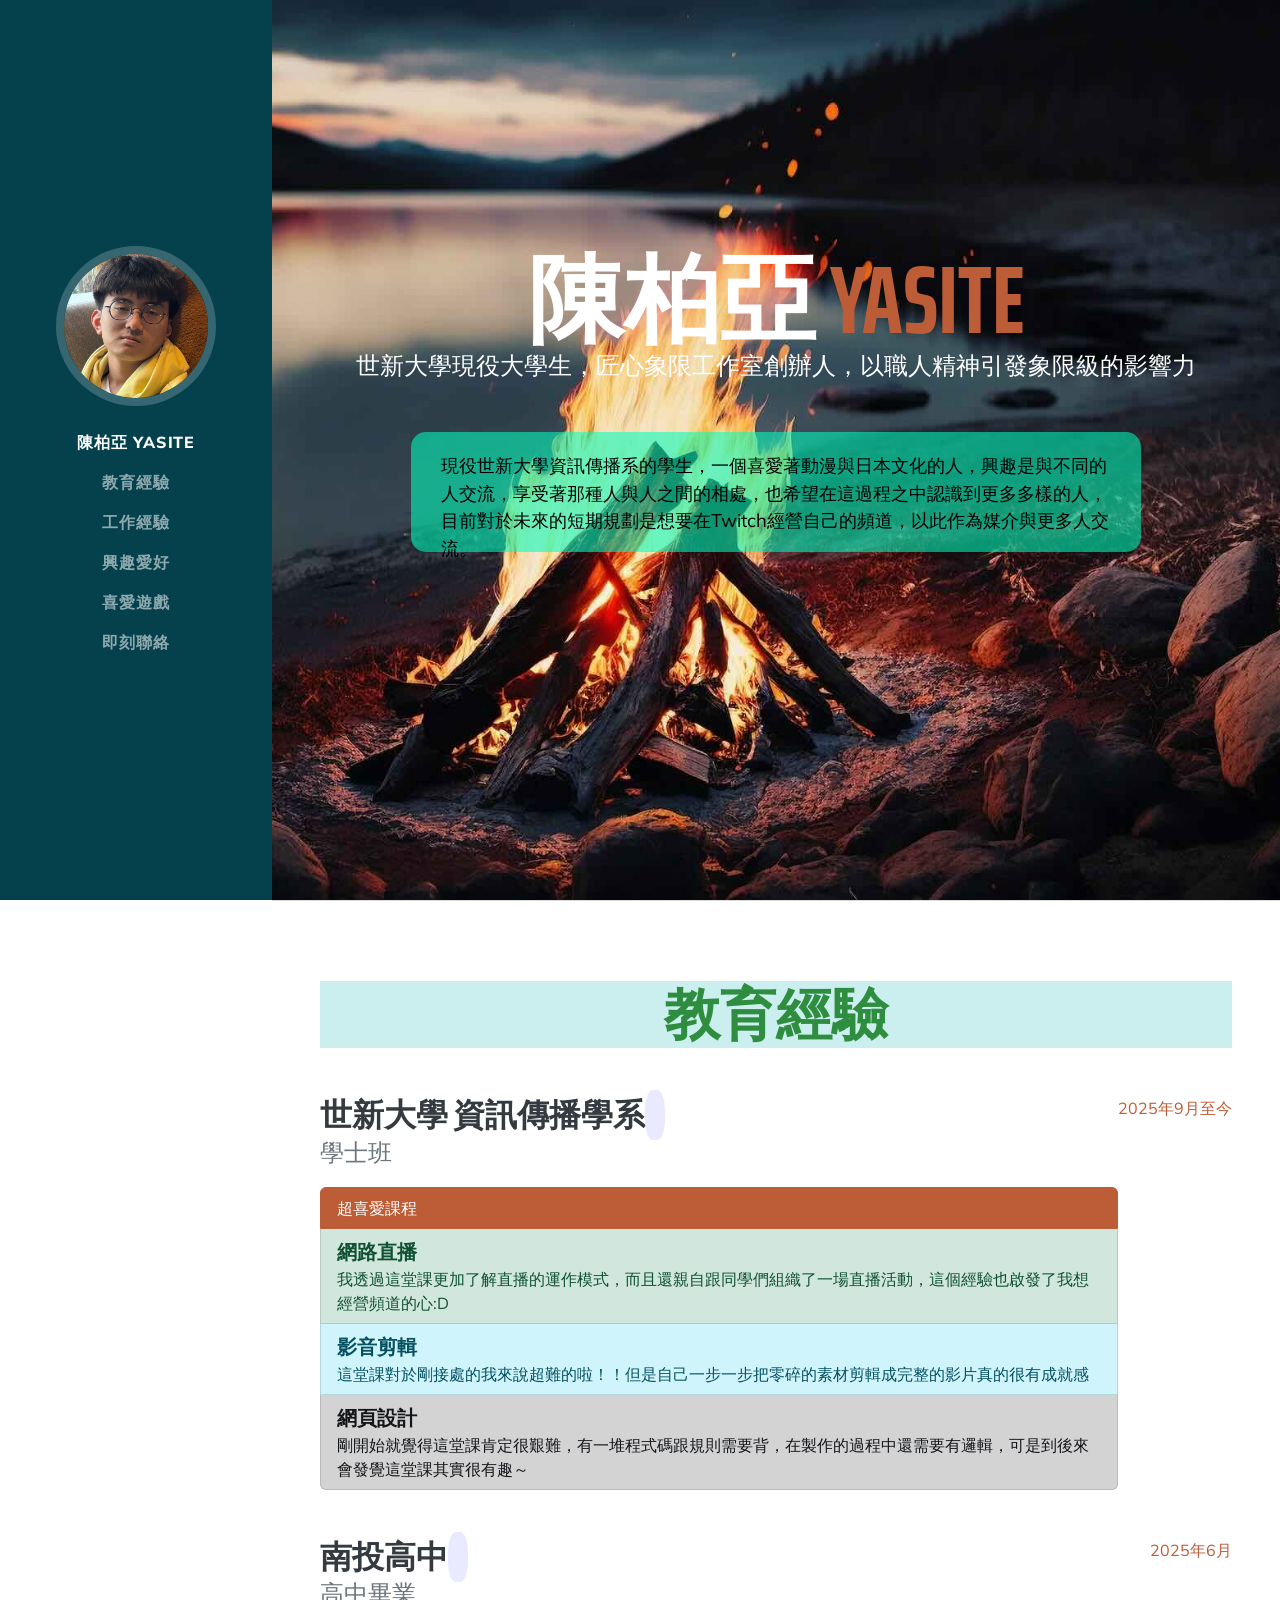
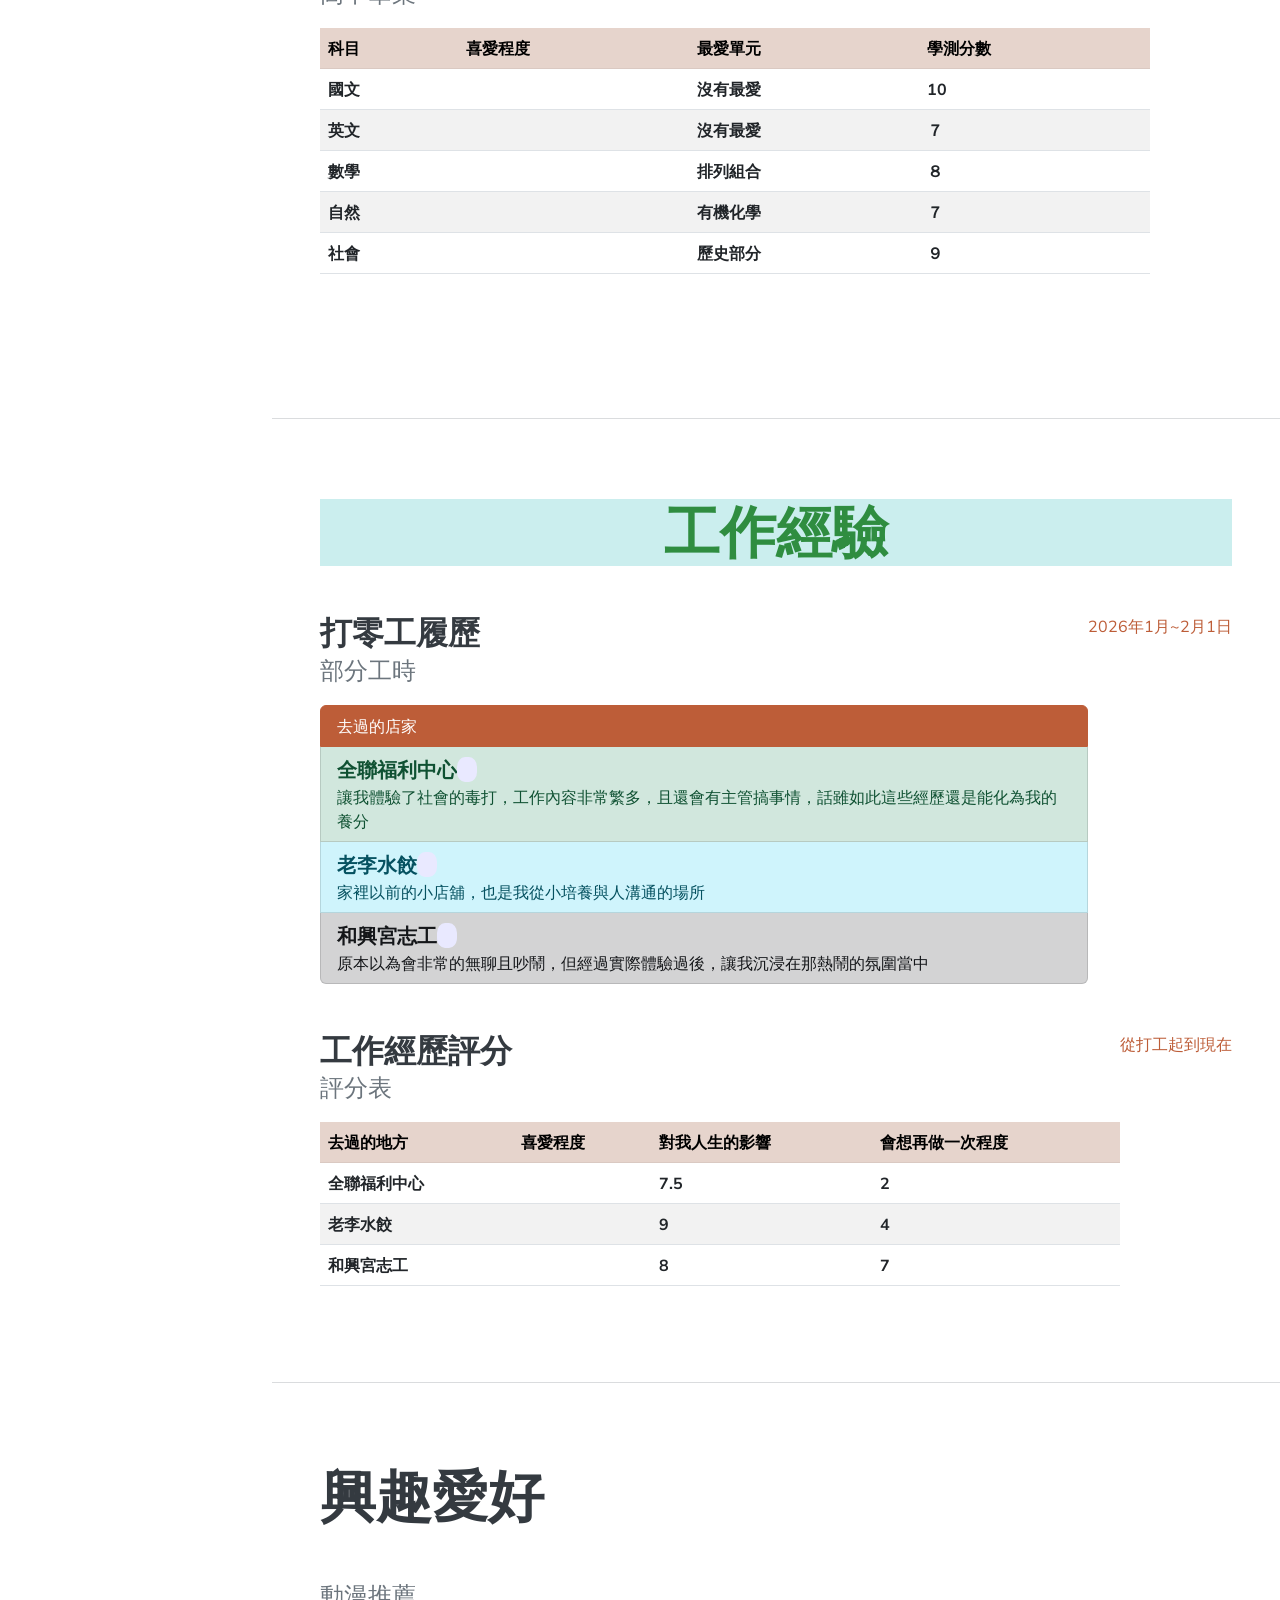
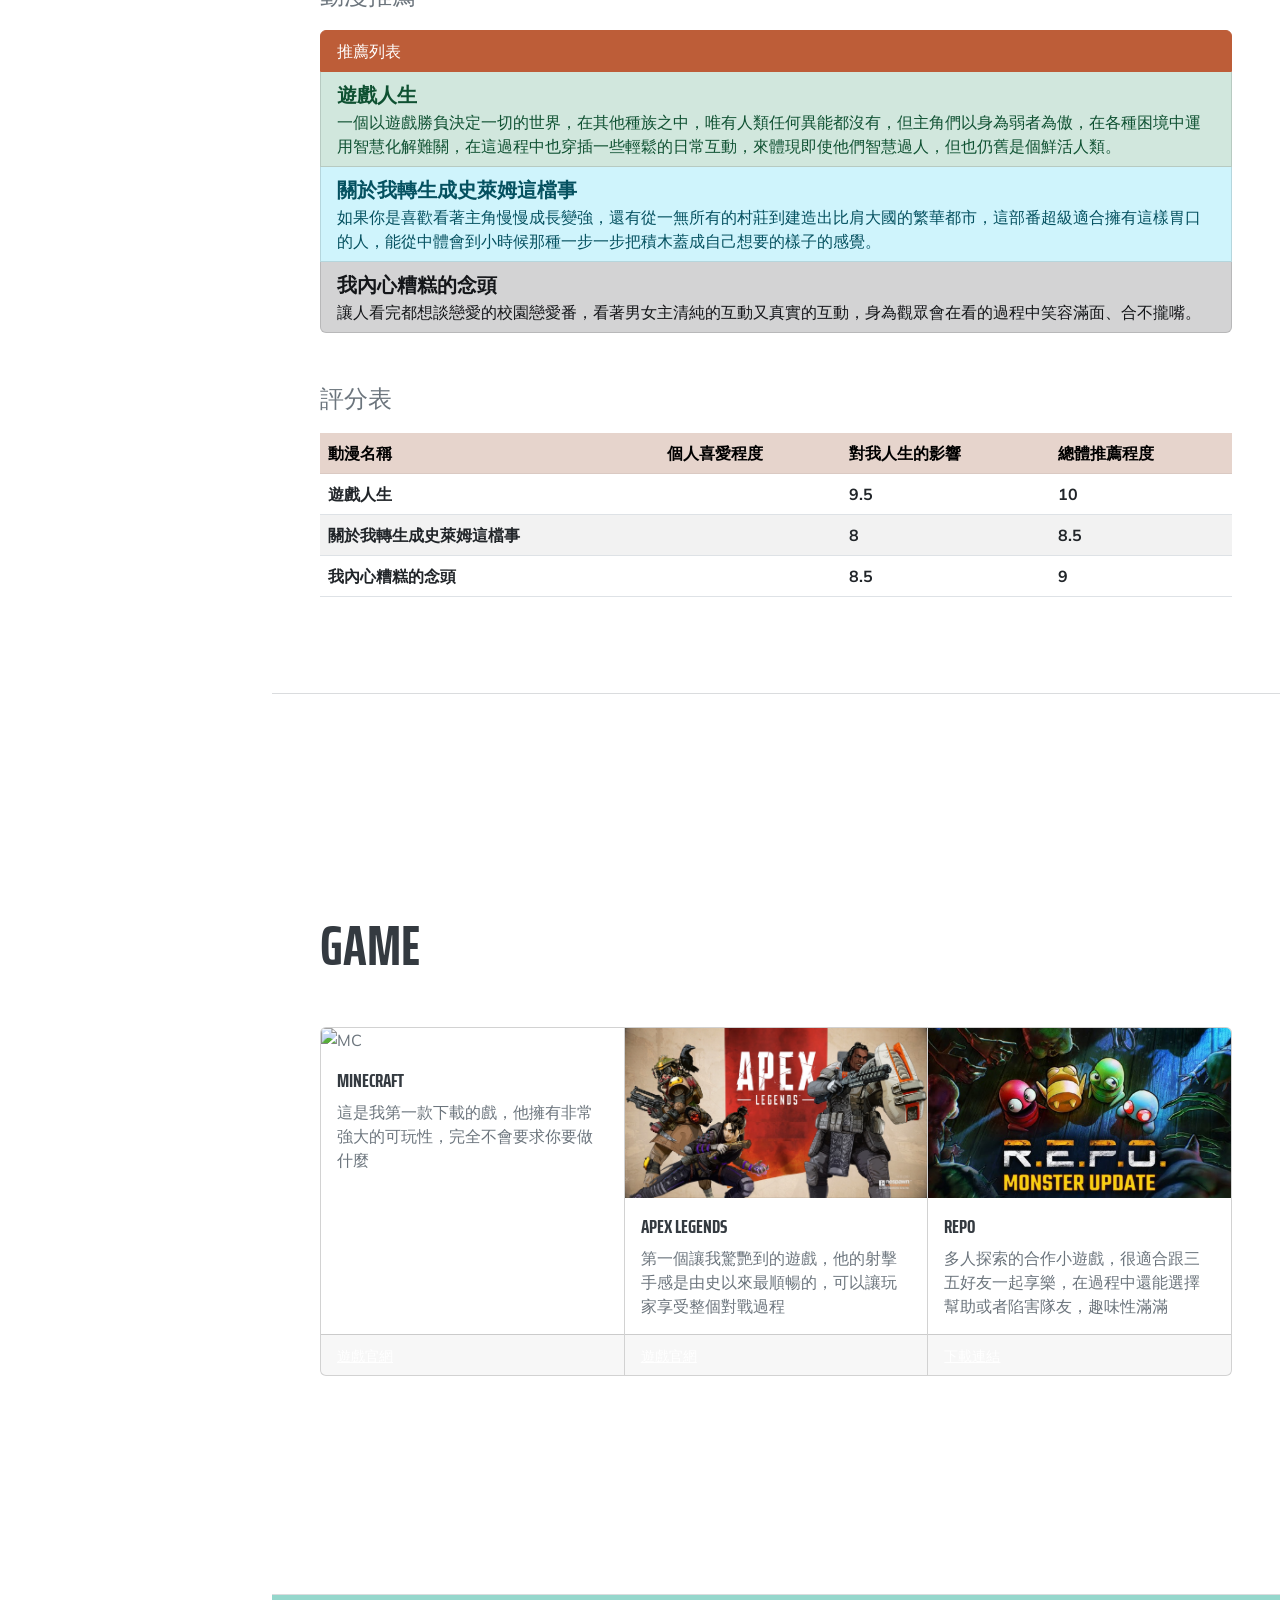
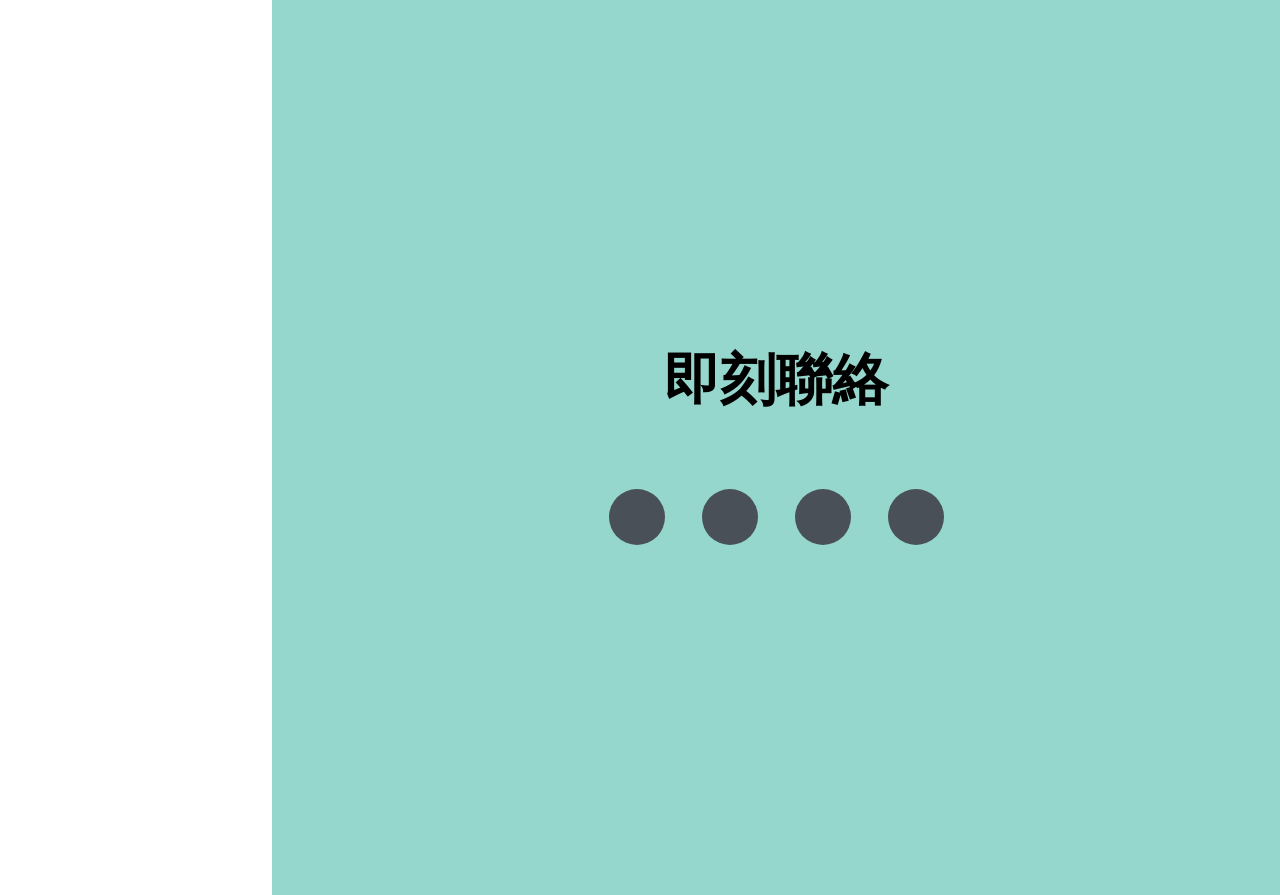
==== index.html @ bf7389ee "改排版" ====
<!DOCTYPE html>
<html lang="zh-TW">
    <head>
        <meta charset="utf-8" />
        <meta name="viewport" content="width=device-width, initial-scale=1, shrink-to-fit=no" />
        <meta name="description" content="A114070012陳柏亞的個人網站" />
        <meta name="author" content="陳柏亞" />
        <title> A114070012 陳柏亞</title>
        <link rel="icon" type="image/x-icon" href="favicon.ico" />
        <!-- Font Awesome icons (free version)-->
        <script src="https://use.fontawesome.com/releases/v6.3.0/js/all.js" crossorigin="anonymous"></script>
        <!-- Google fonts-->
        <link href="https://fonts.googleapis.com/css?family=Saira+Extra+Condensed:500,700" rel="stylesheet" type="text/css" />
        <link href="https://fonts.googleapis.com/css?family=Muli:400,400i,800,800i" rel="stylesheet" type="text/css" />
        <!-- Core theme CSS (includes Bootstrap)-->
        <link href="css/styles.css" rel="stylesheet" />
        <link href="css/mystyles.css" rel="stylesheet" />
    </head>
    <body id="page-top">
        <!-- 網站選單 -->
        <nav class="navbar navbar-expand-lg navbar-dark bg-primary fixed-top" id="sideNav">
            <a class="navbar-brand js-scroll-trigger" href="#page-top">
                <span class="d-block d-lg-none">陳柏亞 Yasite</span>
                <span class="d-none d-lg-block"><img class="img-fluid img-profile rounded-circle mx-auto mb-2" src="assets/img/a114070012.jpg" alt="陳柏亞的頭貼" /></span>
            </a>
            <button class="navbar-toggler" type="button" data-bs-toggle="collapse" data-bs-target="#navbarResponsive" aria-controls="navbarResponsive" aria-expanded="false" aria-label="Toggle navigation"><span class="navbar-toggler-icon"></span></button>
            <div class="collapse navbar-collapse" id="navbarResponsive">
                <ul class="navbar-nav">
                    <li class="nav-item"><a class="nav-link js-scroll-trigger" href="#about">陳柏亞 Yasite</a></li>
                    <li class="nav-item"><a class="nav-link js-scroll-trigger" href="#school">教育經驗</a></li>
                    <li class="nav-item"><a class="nav-link js-scroll-trigger" href="#work">工作經驗</a></li>
                    <li class="nav-item"><a class="nav-link js-scroll-trigger" href="#ints">興趣愛好</a></li>
                    <li class="nav-item"><a class="nav-link js-scroll-trigger" href="#game">喜愛遊戲</a></li>
                    <li class="nav-item"><a class="nav-link js-scroll-trigger" href="#cta">即刻聯絡</a></li>
                </ul>
            </div>
        </nav>
        <!-- Page Content-->
        <div class="container-fluid p-0">
            <!-- About--> 
            <section class="resume-section" id="about">
                <div class="resume-section-content">
                    <h1 class="mb-0 centercenter">
                        陳柏亞
                        <span class="text-primary">Yasite</span>
                    </h1>
                    <div class="subheading mb-5 centercenter">
                       世新大學現役大學生，匠心象限工作室創辦人，以職人精神引發象限級的影響力
                    </div>
                    <p class="lead mb-5 yasite01">現役世新大學資訊傳播系的學生，一個喜愛著動漫與日本文化的人，興趣是與不同的人交流，享受著那種人與人之間的相處，也希望在這過程之中認識到更多多樣的人，目前對於未來的短期規劃是想要在Twitch經營自己的頻道，以此作為媒介與更多人交流。
                    </p>
                    <div class="yago pt-5"><a href="#school"><i class="fa-solid fa-angles-down"></i></a></div>     
                    
                </div>
            </section>
            <hr class="m-0" />
            <!-- 教育經驗 -->
            <section class="resume-section" id="school">
                <div class="resume-section-content">
                    <h2 class="mb-5 yasitecenter">教育經驗</h2>
                    <div class="d-flex flex-column flex-md-row justify-content-between mb-5">
                        <div class="flex-grow-1">
                            <h3  class="mb-0">世新大學 資訊傳播學系 <a href="https://www.shu.edu.tw/" target="_blank" class="yalink"><i class="fa-solid fa-up-right-from-square"></i></a></h3>
                            <div class="subheading mb-3">學士班</div>
                            <ul class="list-group">
                                <li class="list-group-item active">超喜愛課程</li>
                                <li class="list-group-item list-group-item-success"><div class="yabig"><i class="fa-solid fa-video"></i> 網路直播</div> 我透過這堂課更加了解直播的運作模式，而且還親自跟同學們組織了一場直播活動，這個經驗也啟發了我想經營頻道的心:D</li>
                                <li class="list-group-item list-group-item-info"><div class="yabig"><i class="fa-solid fa-clapperboard"></i></i> 影音剪輯</div> 這堂課對於剛接處的我來說超難的啦！！但是自己一步一步把零碎的素材剪輯成完整的影片真的很有成就感</li>
                                <li class="list-group-item list-group-item-dark"><div class="yabig"><i class="fa-solid fa-earth-americas"></i> 網頁設計</div> 剛開始就覺得這堂課肯定很艱難，有一堆程式碼跟規則需要背，在製作的過程中還需要有邏輯，可是到後來會發覺這堂課其實很有趣～</li>
                            </ul>
                        </div>
                        <div class="flex-shrink-0"><span class="text-primary">2025年9月至今</span></div>
                    </div>
                    <div class="d-flex flex-column flex-md-row justify-content-between mb-5">
                        <div class="flex-grow-1">
                            <h3 class="mb-0">南投高中<a href="https://www.ntsh.ntct.edu.tw/home" target="_blank" class="yalink"><i class="fa-solid fa-up-right-from-square"></i></a></h3>
                            <div class="subheading mb-3">高中畢業 </div>
                            <table class="table table-striped table-hover">
                               <tr class="table-primary">
                                    <th>科目</th>
                                    <th>喜愛程度</th>
                                    <th>最愛單元</th>
                                    <th>學測分數</th>
                               </tr>
                               <tr>
                                    <th>國文</th>
                                    <th><i class="fa-solid fa-star"></i><i class="fa-solid fa-star"></i><i class="fa-solid fa-star"></i><i class="fa-regular fa-star"></i><i class="fa-regular fa-star"></i></th>
                                    <th>沒有最愛</th>
                                    <th>10</th>
                               </tr>
                               <tr>
                                    <th>英文</th>
                                    <th><i class="fa-solid fa-star"></i><i class="fa-solid fa-star"></i><i class="fa-solid fa-star"></i><i class="fa-regular fa-star"></i><i class="fa-regular fa-star"></i></th>
                                    <th>沒有最愛</th>
                                    <th>７</th>
                               </tr>
                               <tr>
                                    <th>數學</th>
                                    <th><i class="fa-solid fa-star"></i><i class="fa-solid fa-star"></i><i class="fa-solid fa-star"></i><i class="fa-solid fa-star"></i><i class="fa-regular fa-star"></i></th>
                                    <th>排列組合</th>
                                    <th>８</th>
                               </tr>
                               <tr>
                                    <th>自然</th>
                                    <th><i class="fa-solid fa-star"></i><i class="fa-solid fa-star"></i><i class="fa-solid fa-star"></i><i class="fa-regular fa-star"></i><i class="fa-regular fa-star"></i></th>
                                    <th>有機化學</th>
                                    <th>７</th>
                               </tr>
                               <tr>
                                    <th>社會</th>
                                    <th><i class="fa-solid fa-star"></i><i class="fa-solid fa-star"></i><i class="fa-solid fa-star"></i><i class="fa-regular fa-star"></i><i class="fa-regular fa-star"></i></th>
                                    <th>歷史部分</th>
                                    <th>９</th>
                               </tr>
                            </table>
                        </div>
                        <div class="flex-shrink-0"><span class="text-primary">2025年6月</span></div>
                    </div>
                </div>
            </section>
            <hr class="m-0" />
            <!-- 工作經驗 -->
            <section class="resume-section" id="work">
                <div class="resume-section-content">
                    <h2 class="mb-5 yasitecenter">工作經驗</h2>
                    <div class="d-flex flex-column flex-md-row justify-content-between mb-5">
                        <div class="flex-grow-1">
                            <h3 class="mb-0">打零工履歷</h3>
                            <div class="subheading mb-3">部分工時</div>
                             <ul class="list-group">
                                <li class="list-group-item active">去過的店家</li>
                                <li class="list-group-item list-group-item-success"><div class="yabig"><i class="fa-solid fa-shop"></i></i> 全聯福利中心 <a href="https://www.pxmart.com.tw/" target="_blank" class="yalink"><i class="fa-solid fa-up-right-from-square"></i></a></div> 讓我體驗了社會的毒打，工作內容非常繁多，且還會有主管搞事情，話雖如此這些經歷還是能化為我的養分</li>
                                <li class="list-group-item list-group-item-info"><div class="yabig"><i class="fa-solid fa-drumstick-bite"></i></i> 老李水餃 <a href="https://www.facebook.com/p/%E8%80%81%E6%9D%8E%E6%B0%B4%E9%A4%83-%E5%BE%9E%E5%BF%83%E5%87%BA%E7%99%BC-61568492452646/" target="_blank" class="yalink"><i class="fa-solid fa-up-right-from-square"></i></a></i> </div> 家裡以前的小店舖，也是我從小培養與人溝通的場所</li>
                                <li class="list-group-item list-group-item-dark"><div class="yabig"><i class="fa-solid fa-torii-gate"></i></i> 和興宮志工 <a href="https://www.facebook.com/p/%E5%8D%97%E6%8A%95%E5%92%8C%E8%88%88%E5%AE%AE%E5%A4%A9%E4%B8%8A%E8%81%96%E6%AF%8D-%E6%BC%B3%E8%88%88%E9%87%8C%E3%84%9F%E5%AA%BD%E7%A5%96%E5%BB%9F-61559686050817/" target="_blank" class="yalink"><i class="fa-solid fa-up-right-from-square"></i></a></div> 原本以為會非常的無聊且吵鬧，但經過實際體驗過後，讓我沉浸在那熱鬧的氛圍當中</li>
                            </ul>
                        </div>
                        <div class="flex-shrink-0"><span class="text-primary">2026年1月~2月1日</span></div>
                    </div>
                    <div class="d-flex flex-column flex-md-row justify-content-between">
                        <div class="flex-grow-1">
                            <h3 class="mb-0">工作經歷評分</h3>
                            <div class="subheading mb-3">評分表</div>
                             <table class="table table-striped table-hover">
                               <tr class="table-primary">
                                    <th>去過的地方</th>
                                    <th>喜愛程度</th>
                                    <th>對我人生的影響</th>
                                    <th>會想再做一次程度</th>
                               </tr>
                               <tr>
                                    <th>全聯福利中心</th>
                                    <th><i class="fa-solid fa-star"></i><i class="fa-regular fa-star"></i><i class="fa-regular fa-star"></i><i class="fa-regular fa-star"></i><i class="fa-regular fa-star"></i></th>
                                    <th>7.5</th>
                                    <th>2</th>
                               </tr>
                               <tr>
                                    <th>老李水餃</th>
                                    <th><i class="fa-solid fa-star"></i><i class="fa-solid fa-star"></i><i class="fa-solid fa-star"></i><i class="fa-regular fa-star"></i><i class="fa-regular fa-star"></i></th>
                                    <th>9</th>
                                    <th>4</th>
                               </tr>
                               <tr>
                                    <th>和興宮志工</th>
                                    <th><i class="fa-solid fa-star"></i><i class="fa-solid fa-star"></i><i class="fa-solid fa-star"></i><i class="fa-solid fa-star"></i><i class="fa-regular fa-star"></i></th>
                                    <th>8</th>
                                    <th>7</th>
                               </tr>
                            
                            </table>
                        </div>
                        <div class="flex-shrink-0"><span class="text-primary">從打工起到現在</span></div>
                    </div>
                </div>
            </section>
            <hr class="m-0" />
            <!-- 興趣愛好-->
            <section class="resume-section" id="ints">
                <div class="resume-section-content">
                    <h2 class="mb-5">興趣愛好</h2>
                   <div class="d-flex flex-column flex-md-row justify-content-between mb-5">
                        <div class="flex-grow-1">
                           <div class="subheading mb-3">動漫推薦</div>
                            <ul class="list-group">
                                <li class="list-group-item active">推薦列表</li>
                                <li class="list-group-item list-group-item-success"><div class="yabig"> 遊戲人生</div> 一個以遊戲勝負決定一切的世界，在其他種族之中，唯有人類任何異能都沒有，但主角們以身為弱者為傲，在各種困境中運用智慧化解難關，在這過程中也穿插一些輕鬆的日常互動，來體現即使他們智慧過人，但也仍舊是個鮮活人類。</li>
                                <li class="list-group-item list-group-item-info"><div class="yabig"></i> 關於我轉生成史萊姆這檔事</div> 如果你是喜歡看著主角慢慢成長變強，還有從一無所有的村莊到建造出比肩大國的繁華都市，這部番超級適合擁有這樣胃口的人，能從中體會到小時候那種一步一步把積木蓋成自己想要的樣子的感覺。</li>
                                <li class="list-group-item list-group-item-dark"><div class="yabig"> 我內心糟糕的念頭</div> 讓人看完都想談戀愛的校園戀愛番，看著男女主清純的互動又真實的互動，身為觀眾會在看的過程中笑容滿面、合不攏嘴。</li>
                            </ul>
                        </div>
                        
                    </div>
                  
                            <div class="subheading mb-3">評分表</div>
                             <table class="table table-striped table-hover">
                               <tr class="table-primary">
                                    <th>動漫名稱</th>
                                    <th>個人喜愛程度</th>
                                    <th>對我人生的影響</th>
                                    <th>總體推薦程度</th>
                               </tr>
                               <tr>
                                    <th>遊戲人生</th>
                                    <th><i class="fa-solid fa-star"></i><i class="fa-solid fa-star"></i><i class="fa-solid fa-star"></i><i class="fa-solid fa-star"></i><i class="fa-solid fa-star"></i>
                                    <th>9.5</th>
                                    <th>10</th>
                               </tr>
                               <tr>
                                    <th>關於我轉生成史萊姆這檔事</th>
                                    <th><i class="fa-solid fa-star"></i><i class="fa-solid fa-star"></i><i class="fa-solid fa-star"></i><i class="fa-solid fa-star"></i><i class="fa-regular fa-star"></i></th>
                                    <th>8</th>
                                    <th>8.5</th>
                               </tr>
                               <tr>
                                    <th>我內心糟糕的念頭</th>
                                    <th><i class="fa-solid fa-star"></i><i class="fa-solid fa-star"></i><i class="fa-solid fa-star"></i><i class="fa-solid fa-star"></i><i class="fa-regular fa-star"></i></th>
                                    <th>8.5</th>
                                    <th>9</th>
                               </tr>
                            
                            </table>
                        </div>
            </section>
            <hr class="m-0" />
            <!-- 喜愛遊戲-->
            <section class="resume-section" id="game">
                <div class="resume-section-content">
                    <h2 class="mb-5">game</h2>
                    
                    <div class="card-group">
                    <div class="card">
                            <img src="/assets/img/MC.jpeg" class="card-img-top" alt="MC">
                            <div class="card-body">
                            <h5 class="card-title">Minecraft</h5>
                            <p class="card-text">這是我第一款下載的戲，他擁有非常強大的可玩性，完全不會要求你要做什麼</p>
                            </div>
                            <div class="card-footer">
                            <small class="text-body-secondary"><a href="https://www.minecraft.net" target="_blank">遊戲官網</a></small>
                        </div>
                    </div>
                    <div class="card">
                            <img src="/assets/img/APEX.jpeg" class="card-img-top" alt="APEX">
                            <div class="card-body">
                            <h5 class="card-title">APEX Legends</h5>
                            <p class="card-text">第一個讓我驚艷到的遊戲，他的射擊手感是由史以來最順暢的，可以讓玩家享受整個對戰過程</p>
                            </div>
                            <div class="card-footer">
                            <small class="text-body-secondary"><a href="https://www.apexlegends.com" target="_blank">遊戲官網</a></small>
                        </div>
                    </div>
                    <div class="card">
                            <img src="/assets/img/REPO.jpg" class="card-img-top" alt="REPO">
                            <div class="card-body">
                            <h5 class="card-title">REPO</h5>
                            <p class="card-text">多人探索的合作小遊戲，很適合跟三五好友一起享樂，在過程中還能選擇幫助或者陷害隊友，趣味性滿滿</p>
                            </div>
                            <div class="card-footer">
                            <small class="text-body-secondary"><a href="https://www.repo-game.com" target="_blank">下載連結</a></small>
                        </div>
                    </div>
                    </div>

                </div>
            </section>
            <hr class="m-0" />
            <!-- Awards-->
            <section class="resume-section" id="cta">
                <div class="resume-section-content">
                    <h2 class="mb-5 centercenter">即刻聯絡</h2>
                    <!--
                    <ul class="fa-ul mb-0">
                        <li>
                            <span class="fa-li"><i class="fas fa-trophy text-warning"></i></span>
                            Google Analytics Certified Developer
                        </li>
                        <li>
                            <span class="fa-li"><i class="fas fa-trophy text-warning"></i></span>
                            Mobile Web Specialist - Google Certification
                        </li>
                        <li>
                            <span class="fa-li"><i class="fas fa-trophy text-warning"></i></span>
                            1
                            <sup>st</sup>
                            Place - University of Colorado Boulder - Emerging Tech Competition 2009
                        </li>
                        <li>
                            <span class="fa-li"><i class="fas fa-trophy text-warning"></i></span>
                            1
                            <sup>st</sup>
                            Place - University of Colorado Boulder - Adobe Creative Jam 2008 (UI Design Category)
                        </li>
                        <li>
                            <span class="fa-li"><i class="fas fa-trophy text-warning"></i></span>
                            2
                            <sup>nd</sup>
                            Place - University of Colorado Boulder - Emerging Tech Competition 2008
                        </li>
                        <li>
                            <span class="fa-li"><i class="fas fa-trophy text-warning"></i></span>
                            1
                            <sup>st</sup>
                            Place - James Buchanan High School - Hackathon 2006
                        </li>
                        <li>
                            <span class="fa-li"><i class="fas fa-trophy text-warning"></i></span>
                            3
                            <sup>rd</sup>
                            Place - James Buchanan High School - Hackathon 2005
                        </li>
                    </ul>
                    -->
                    <div class="social-icons yago" >
                        <a class="social-icon" href="https://www.instagram.com/yasite._.1250/" target="_blank"><i class="fa-brands fa-instagram"></i></a>
                        <a class="social-icon" href="https://www.facebook.com/chen.ya.459412?locale=zh_TW" target="_blank"><i class="fa-brands fa-square-facebook"></i></a>
                        <a class="social-icon" href="https://www.youtube.com/" target="_blank"><i class="fa-brands fa-youtube"></i></a>
                        <a class="social-icon" href="mailto:a114070012@mail.shu.edu.tw" ><i class="fa-solid fa-envelope"></i></a>
                    </div>
                </div>
            </section>
        </div>
        
        <!-- Bootstrap core JS-->
        <script src="https://cdn.jsdelivr.net/npm/bootstrap@5.2.3/dist/js/bootstrap.bundle.min.js"></script>
        <!-- Core theme JS-->
        <script src="js/scripts.js"></script>
    </body>
</html>
---- css/mystyles.css ----
.yasitecenter{
    text-align: center;
    color: rgb(47, 141, 64);
    background-color: rgb(203, 238, 238);
   
}

.yasite01{
    border: 20px;
    padding: 20px 30px;
    border-radius: 15px;
    background-color: rgba(0, 255, 191, 0.563);
    color: rgb(0, 0, 0);
    margin: 0 auto;
    width: 80%;
    height: 120px;
   
}

.centercenter{
    text-align: center;
}

a.yalink{
    color: rgb(92, 152, 2);
    padding: 0 10px;
    border-radius: 40%;
    background-color: rgb(233, 233, 255);
}

a.yalink:hover{
    background-color:rgb(92, 152, 2);
    color: azure;
}

.yabig{
    font-size: 20px;
    font-weight: 800;
}

.yago{
    font-size: 50px;
    text-align: center;

}
section#about{
    background-color: rgb(149, 215, 204);
    background-image: url("../assets/img/frieee.jpeg");
    background-repeat: no-repeat;
    background-position: center;
    background-attachment: fixed;
    background-size: cover;
}

section#about h1{
    color: rgb(255, 255, 255);
}

section#cta{
    background-color: rgb(149, 215, 204);
}

section#cta h2{
    color: black;
}

section#about div{
    color: rgb(255, 255, 255);
}
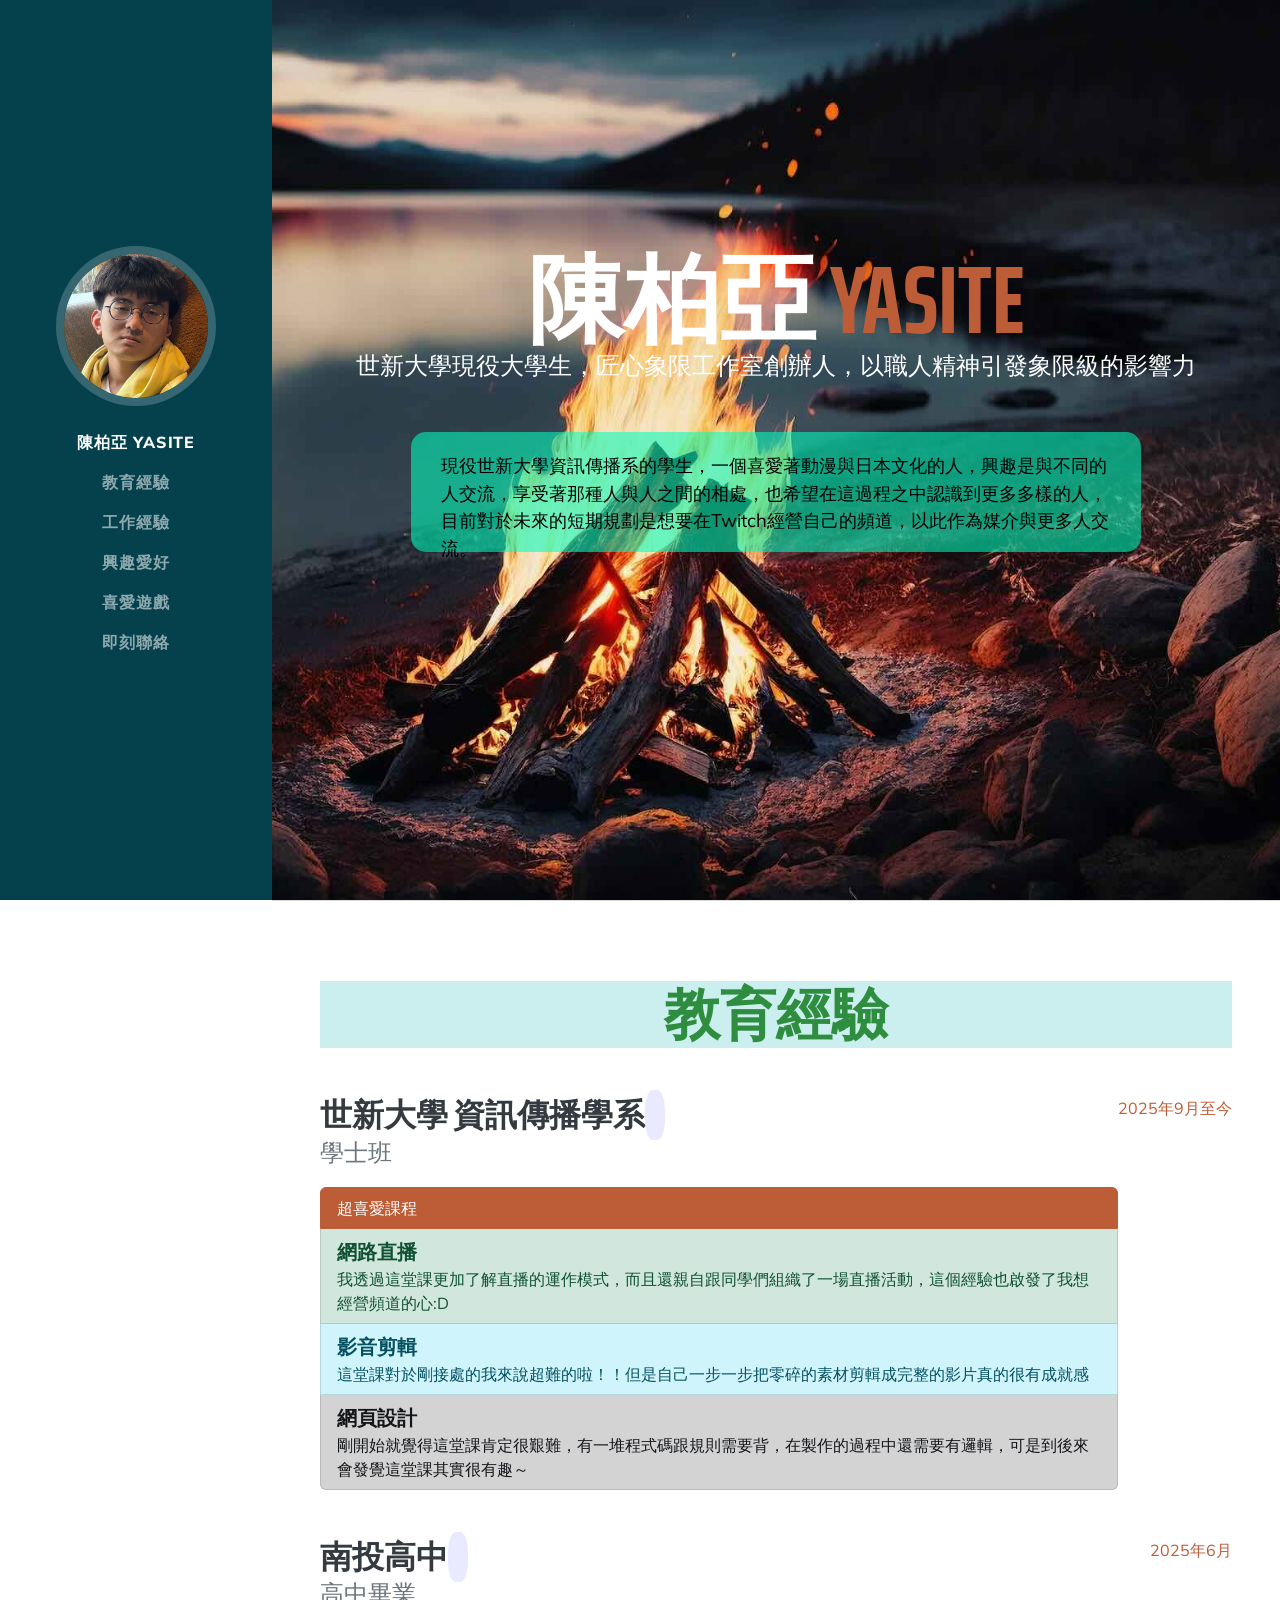
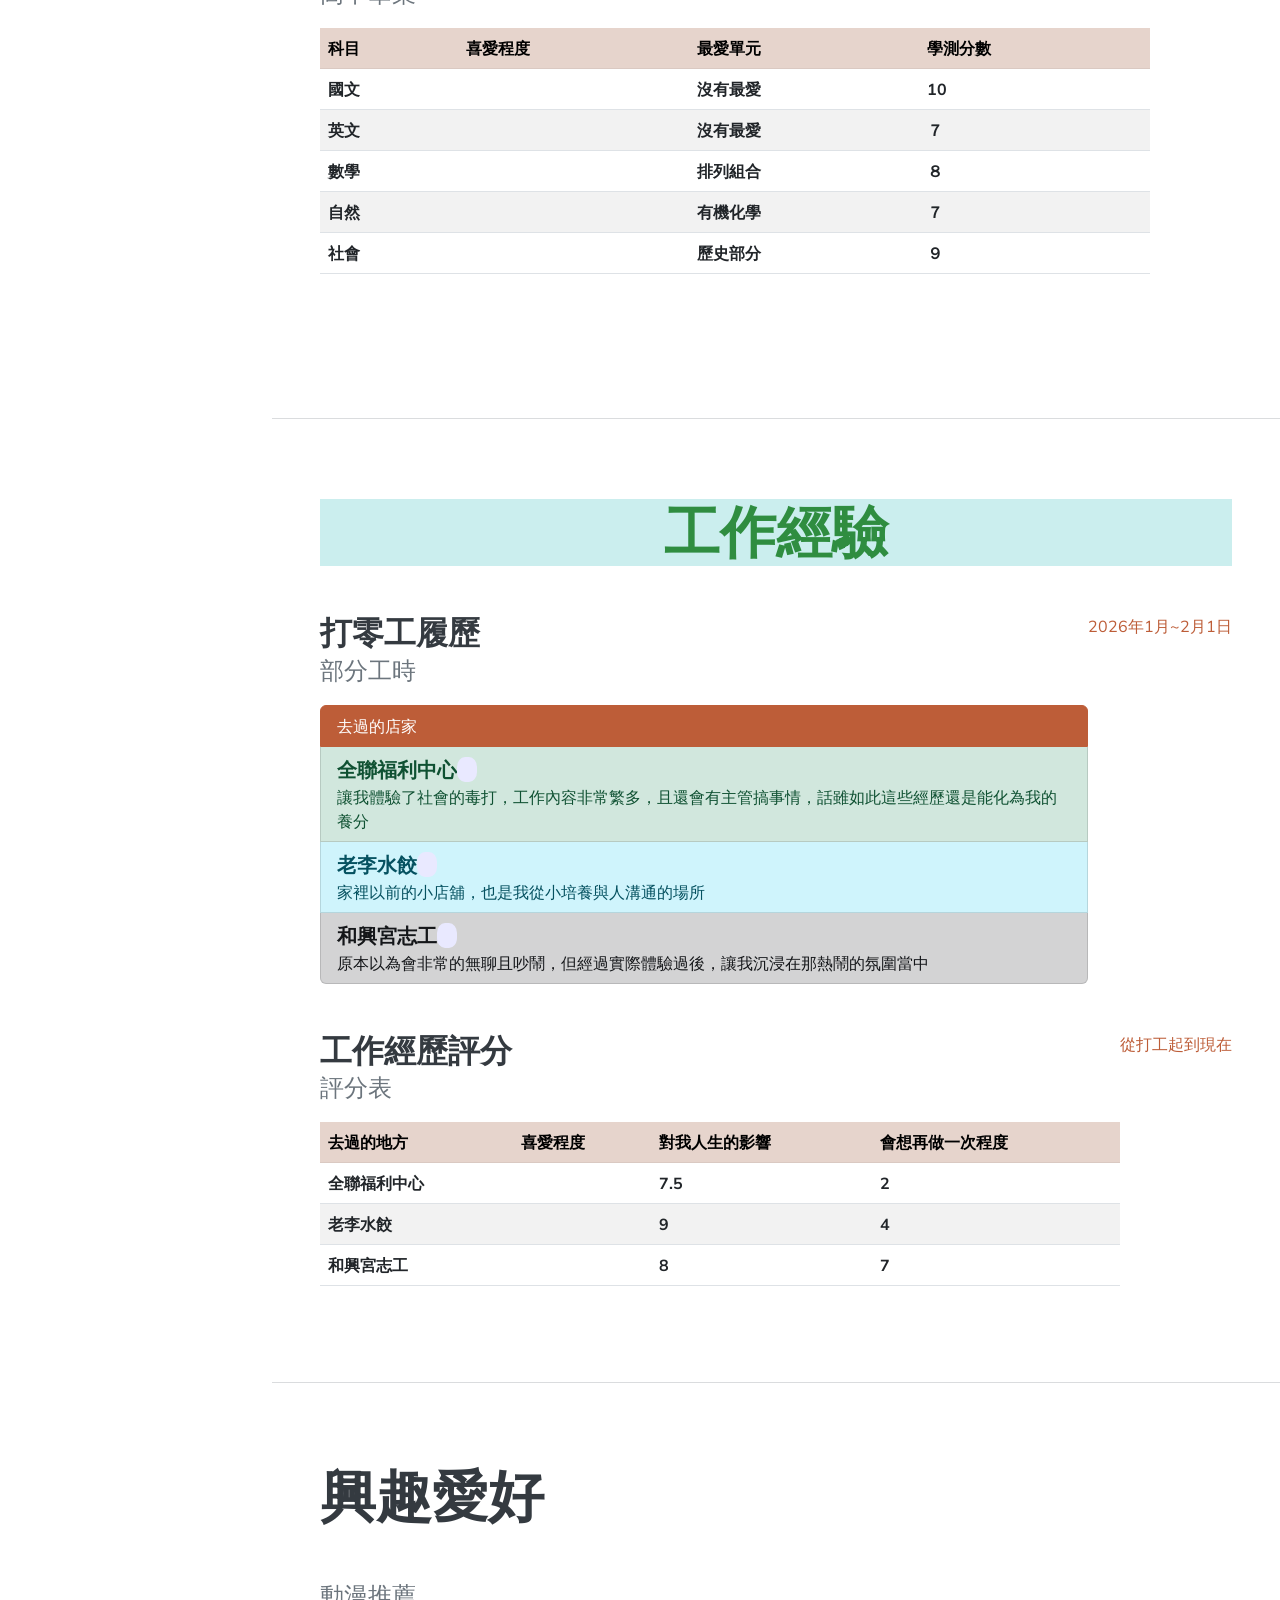
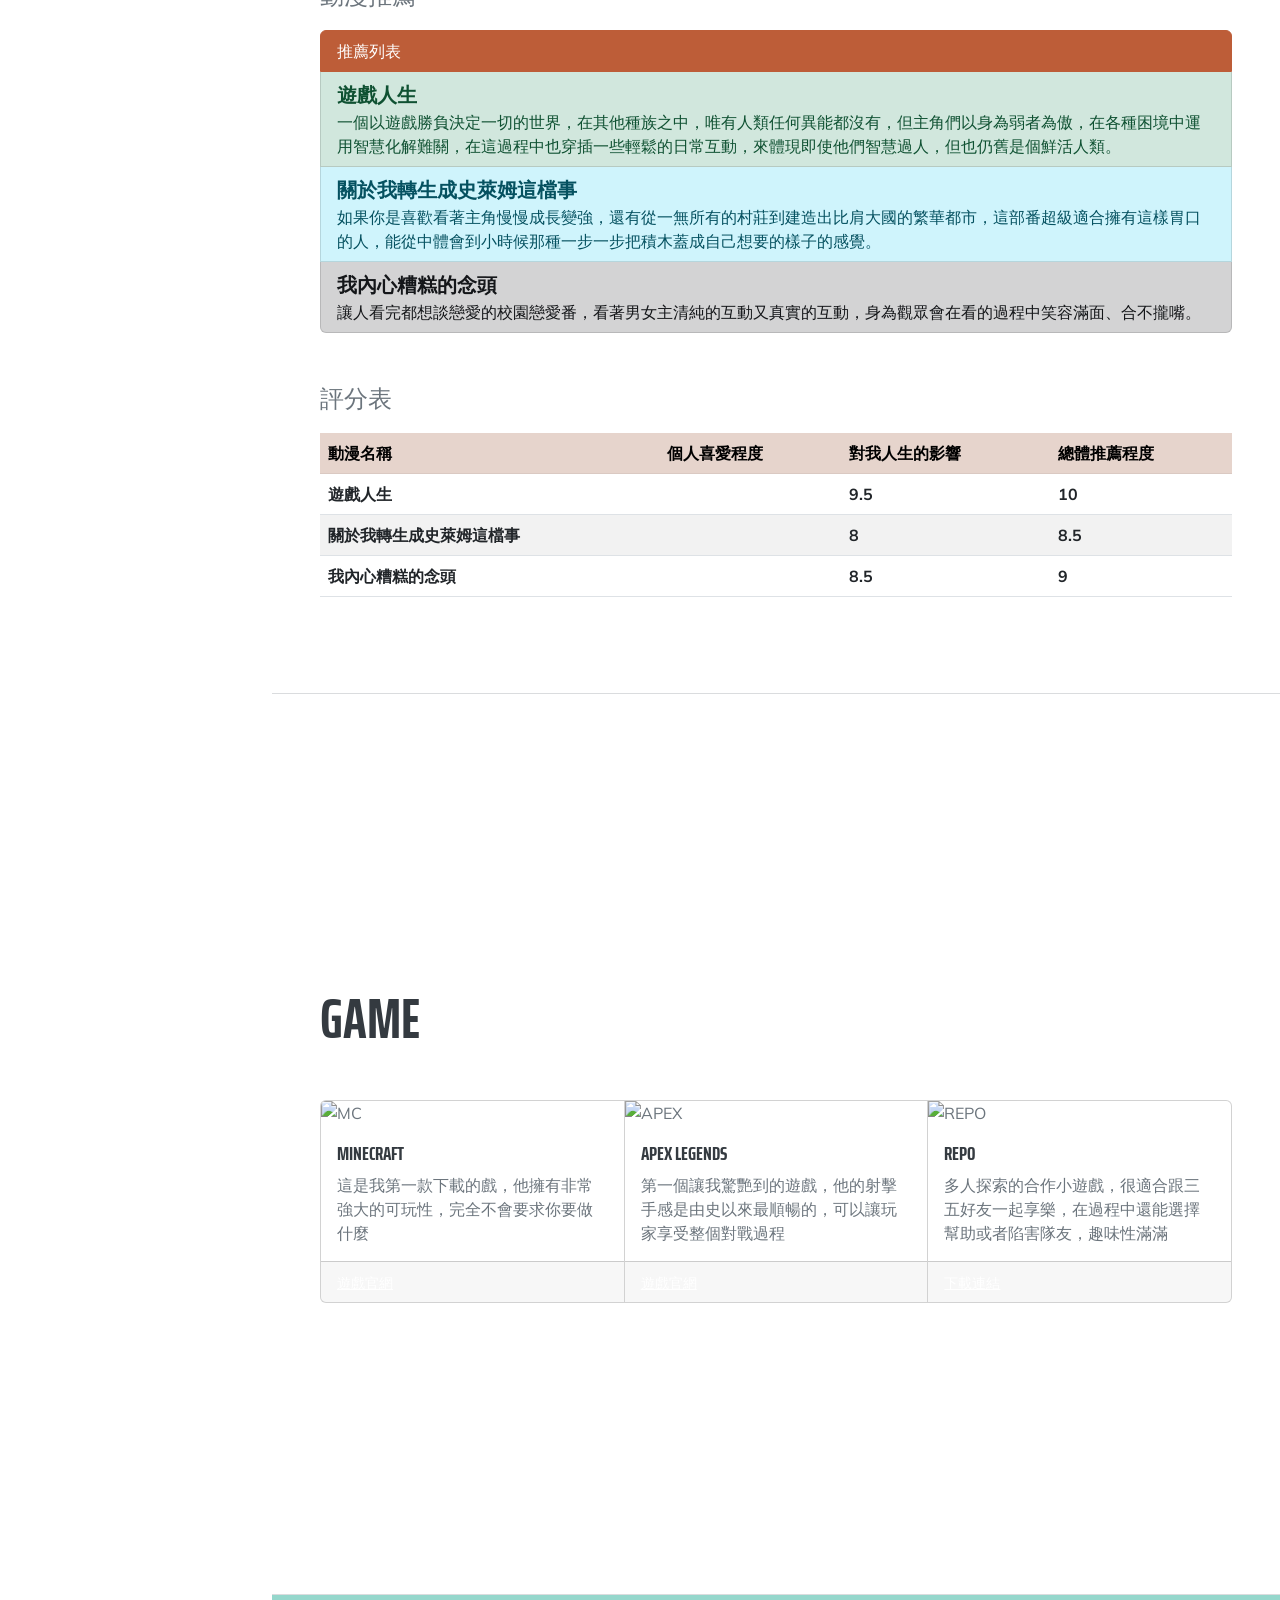
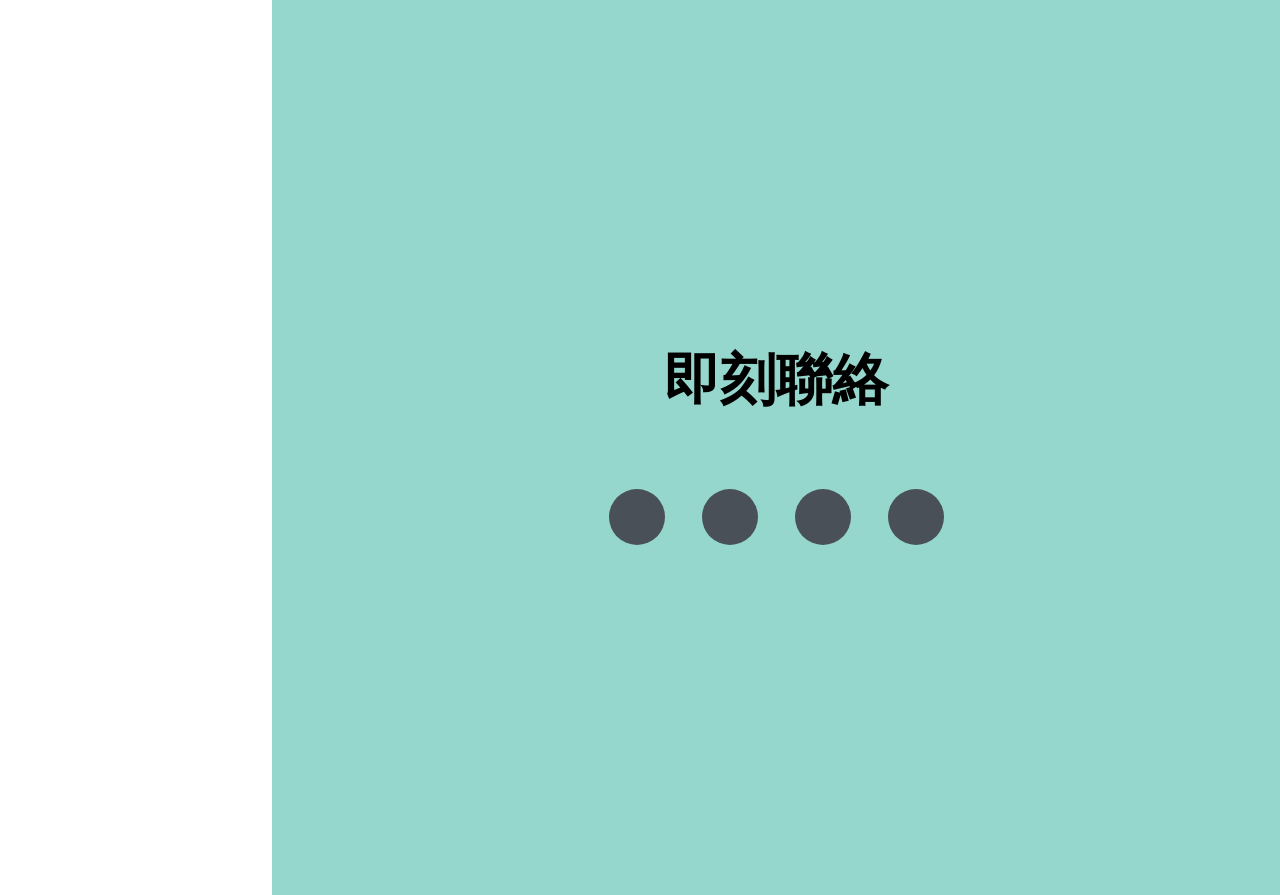
==== commit 0df7752a: "改圖片名稱大小" ====
--- a/index.html
+++ b/index.html
@@ -228,7 +228,7 @@
                     
                     <div class="card-group">
                     <div class="card">
-                            <img src="/assets/img/MC.jpeg" class="card-img-top" alt="MC">
+                            <img src="/assets/img/mc.jpeg" class="card-img-top" alt="MC">
                             <div class="card-body">
                             <h5 class="card-title">Minecraft</h5>
                             <p class="card-text">這是我第一款下載的戲，他擁有非常強大的可玩性，完全不會要求你要做什麼</p>
@@ -238,7 +238,7 @@
                         </div>
                     </div>
                     <div class="card">
-                            <img src="/assets/img/APEX.jpeg" class="card-img-top" alt="APEX">
+                            <img src="/assets/img/apex.jpeg" class="card-img-top" alt="APEX">
                             <div class="card-body">
                             <h5 class="card-title">APEX Legends</h5>
                             <p class="card-text">第一個讓我驚艷到的遊戲，他的射擊手感是由史以來最順暢的，可以讓玩家享受整個對戰過程</p>
@@ -248,7 +248,7 @@
                         </div>
                     </div>
                     <div class="card">
-                            <img src="/assets/img/REPO.jpg" class="card-img-top" alt="REPO">
+                            <img src="/assets/img/repo.jpg" class="card-img-top" alt="REPO">
                             <div class="card-body">
                             <h5 class="card-title">REPO</h5>
                             <p class="card-text">多人探索的合作小遊戲，很適合跟三五好友一起享樂，在過程中還能選擇幫助或者陷害隊友，趣味性滿滿</p>
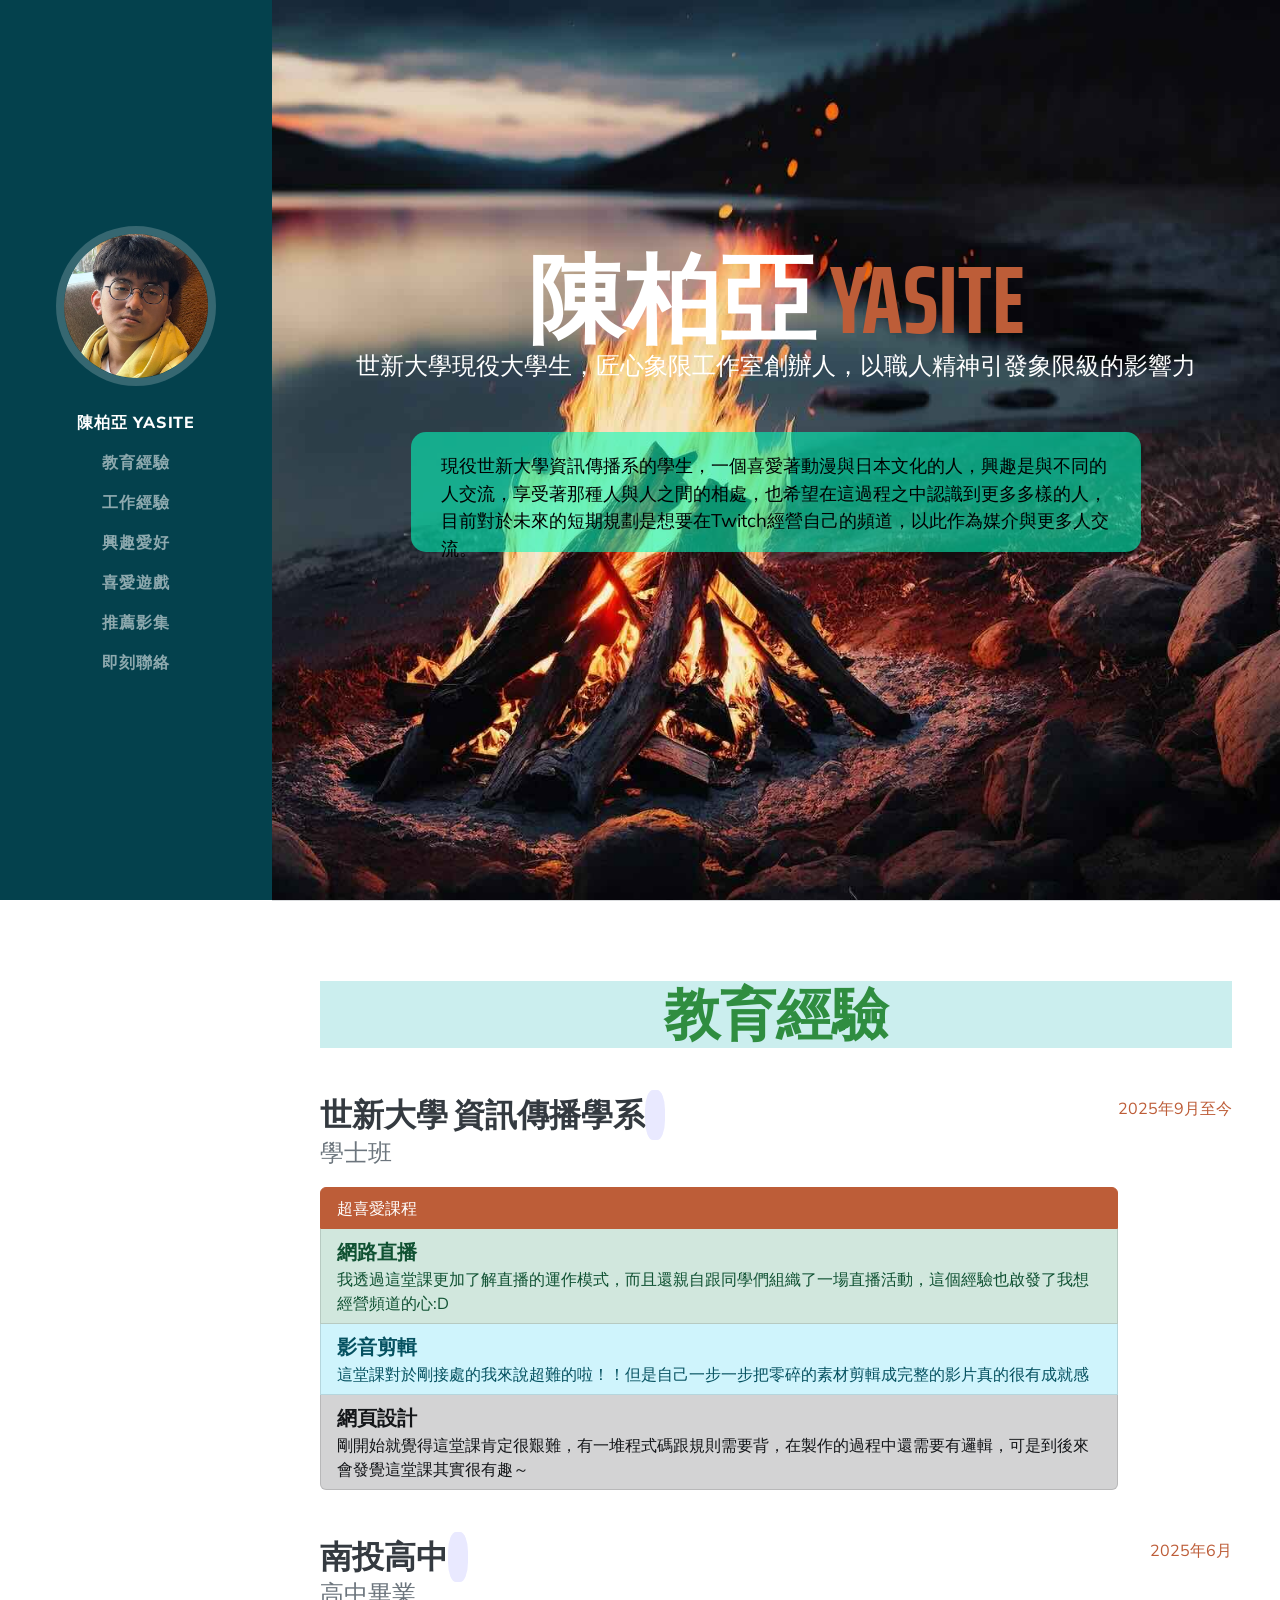
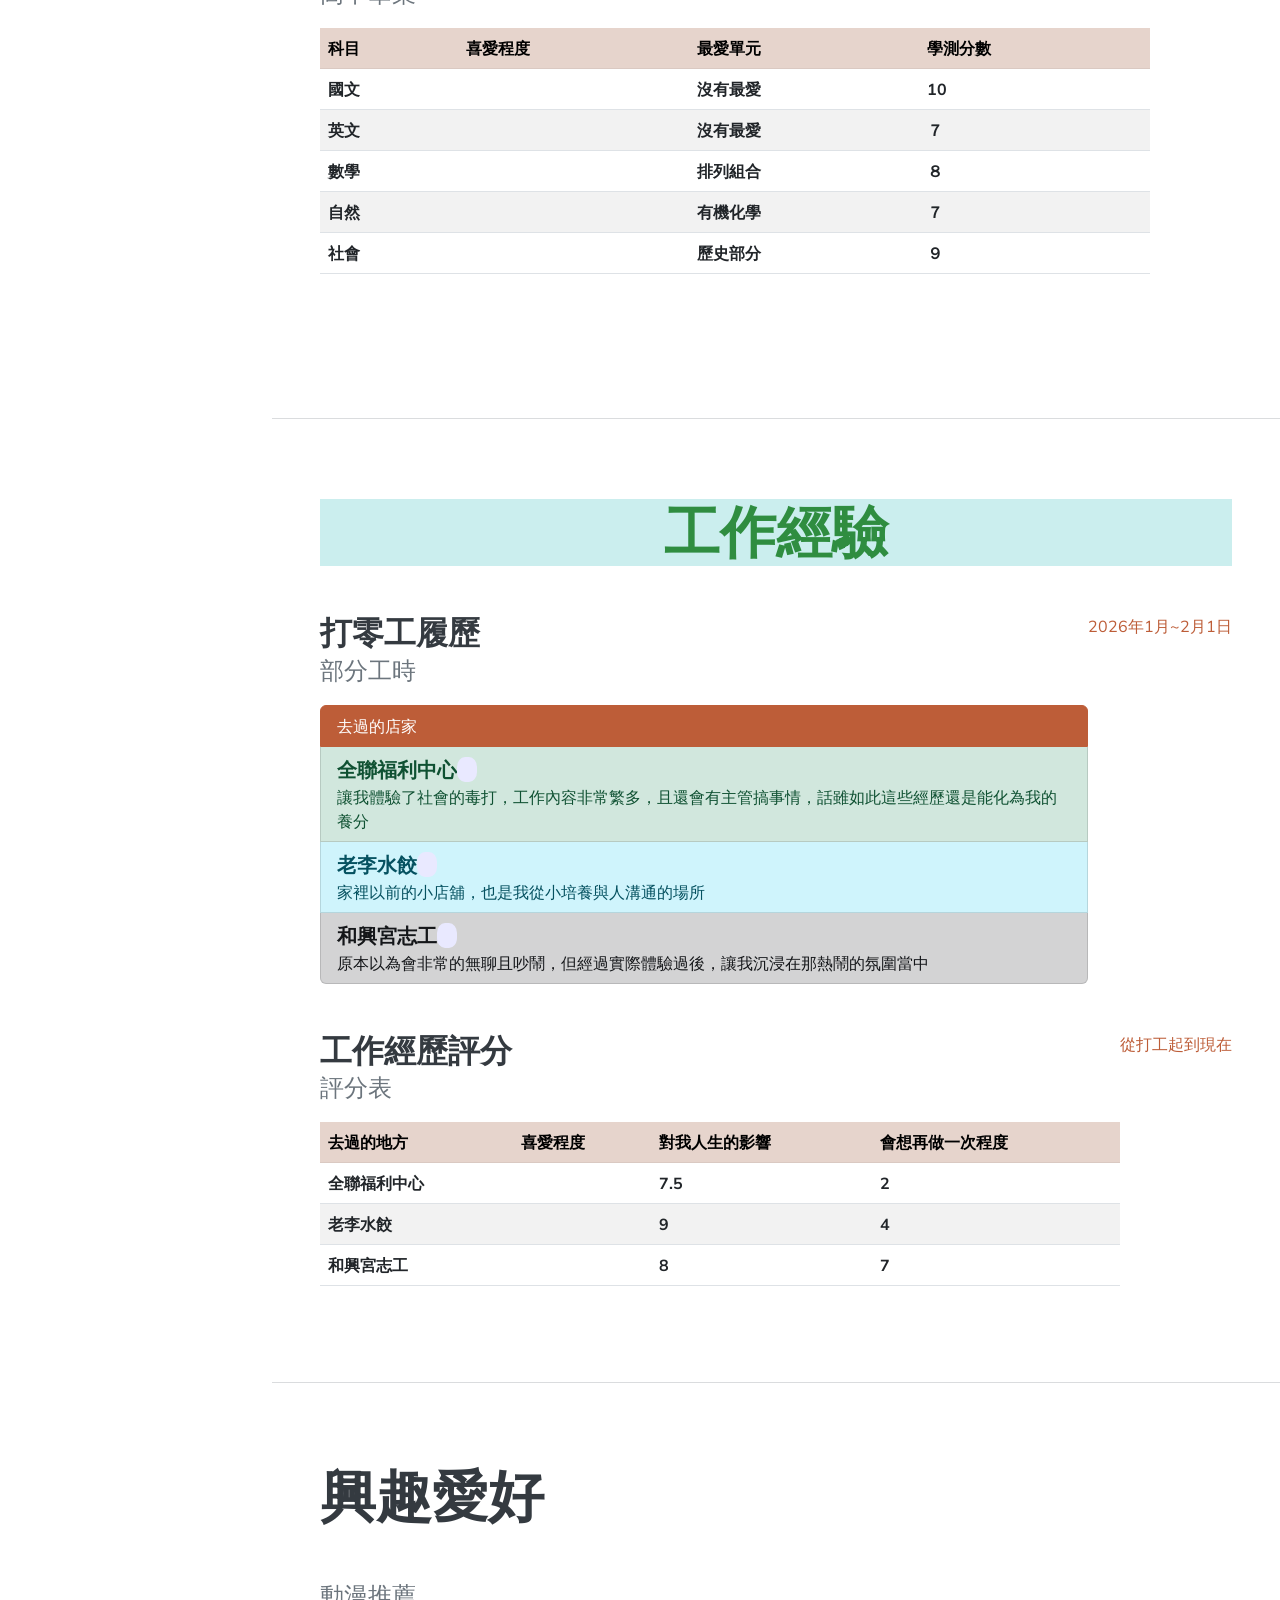
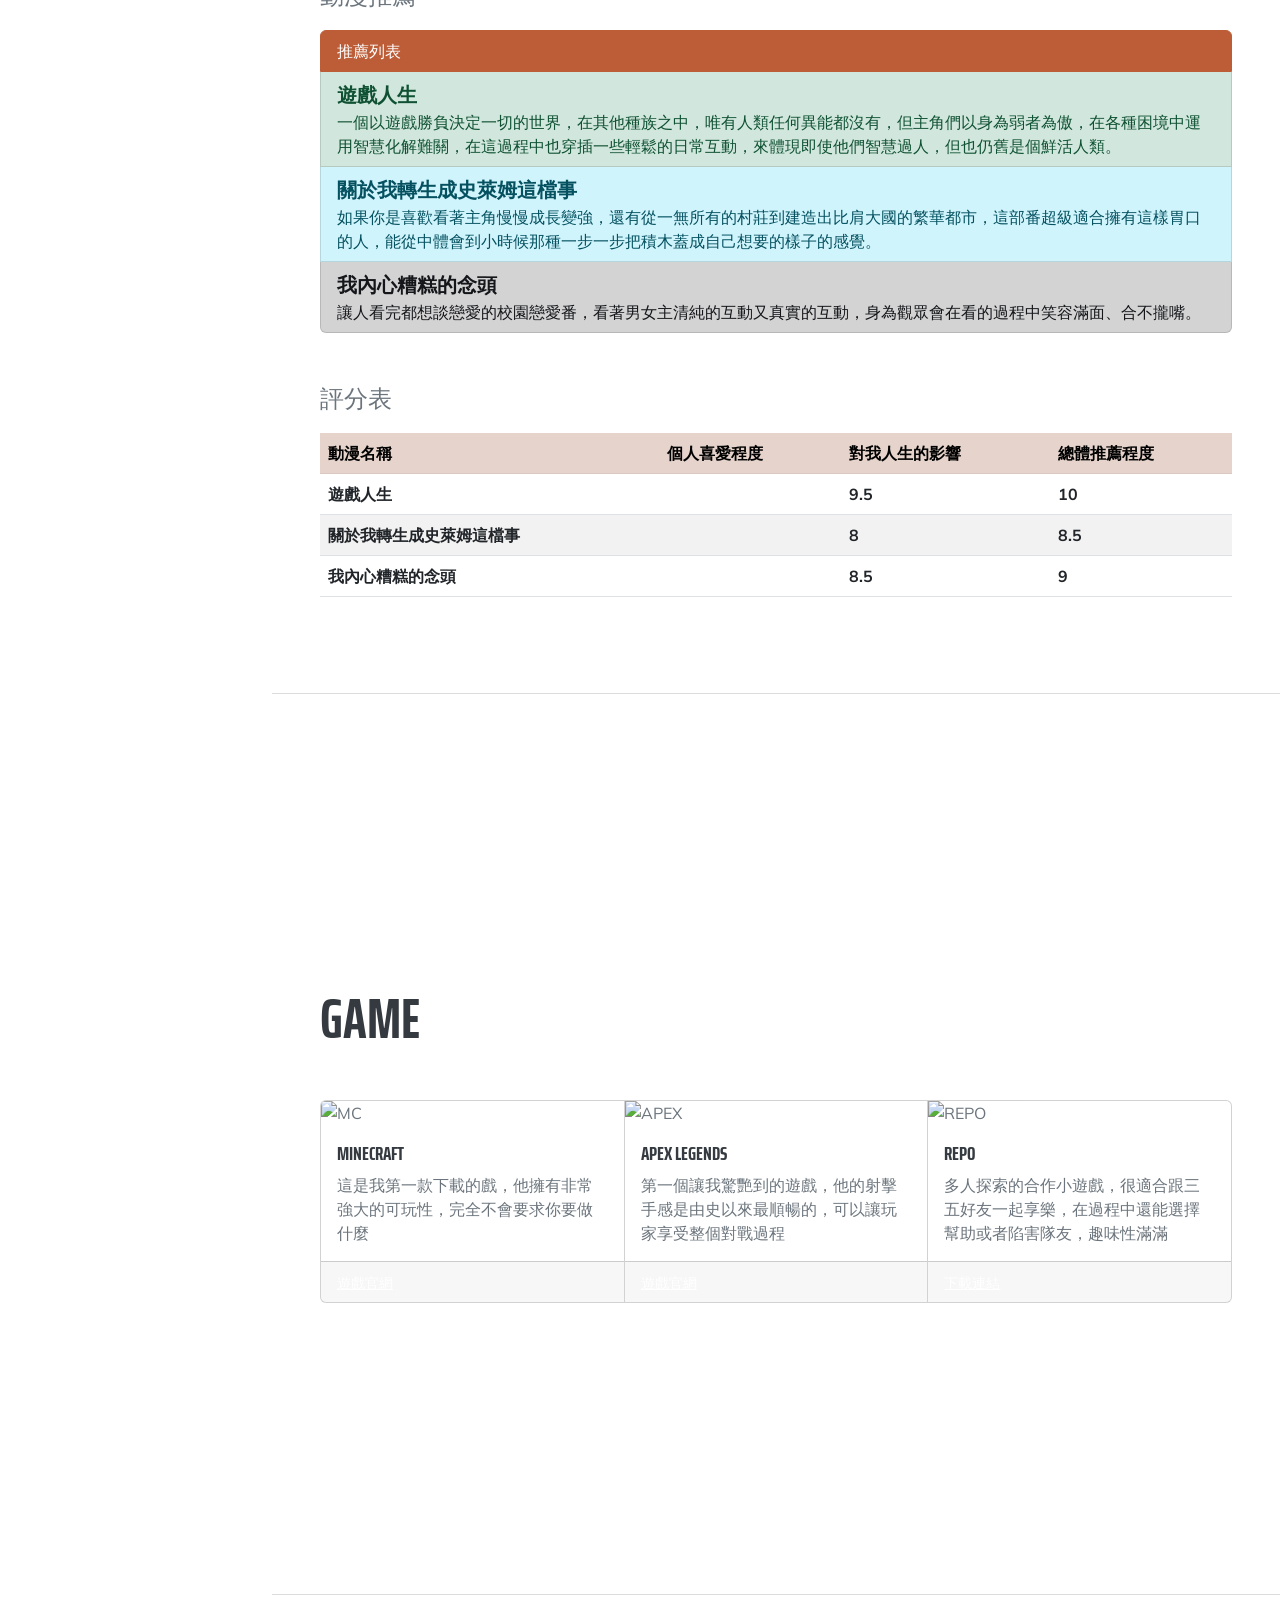
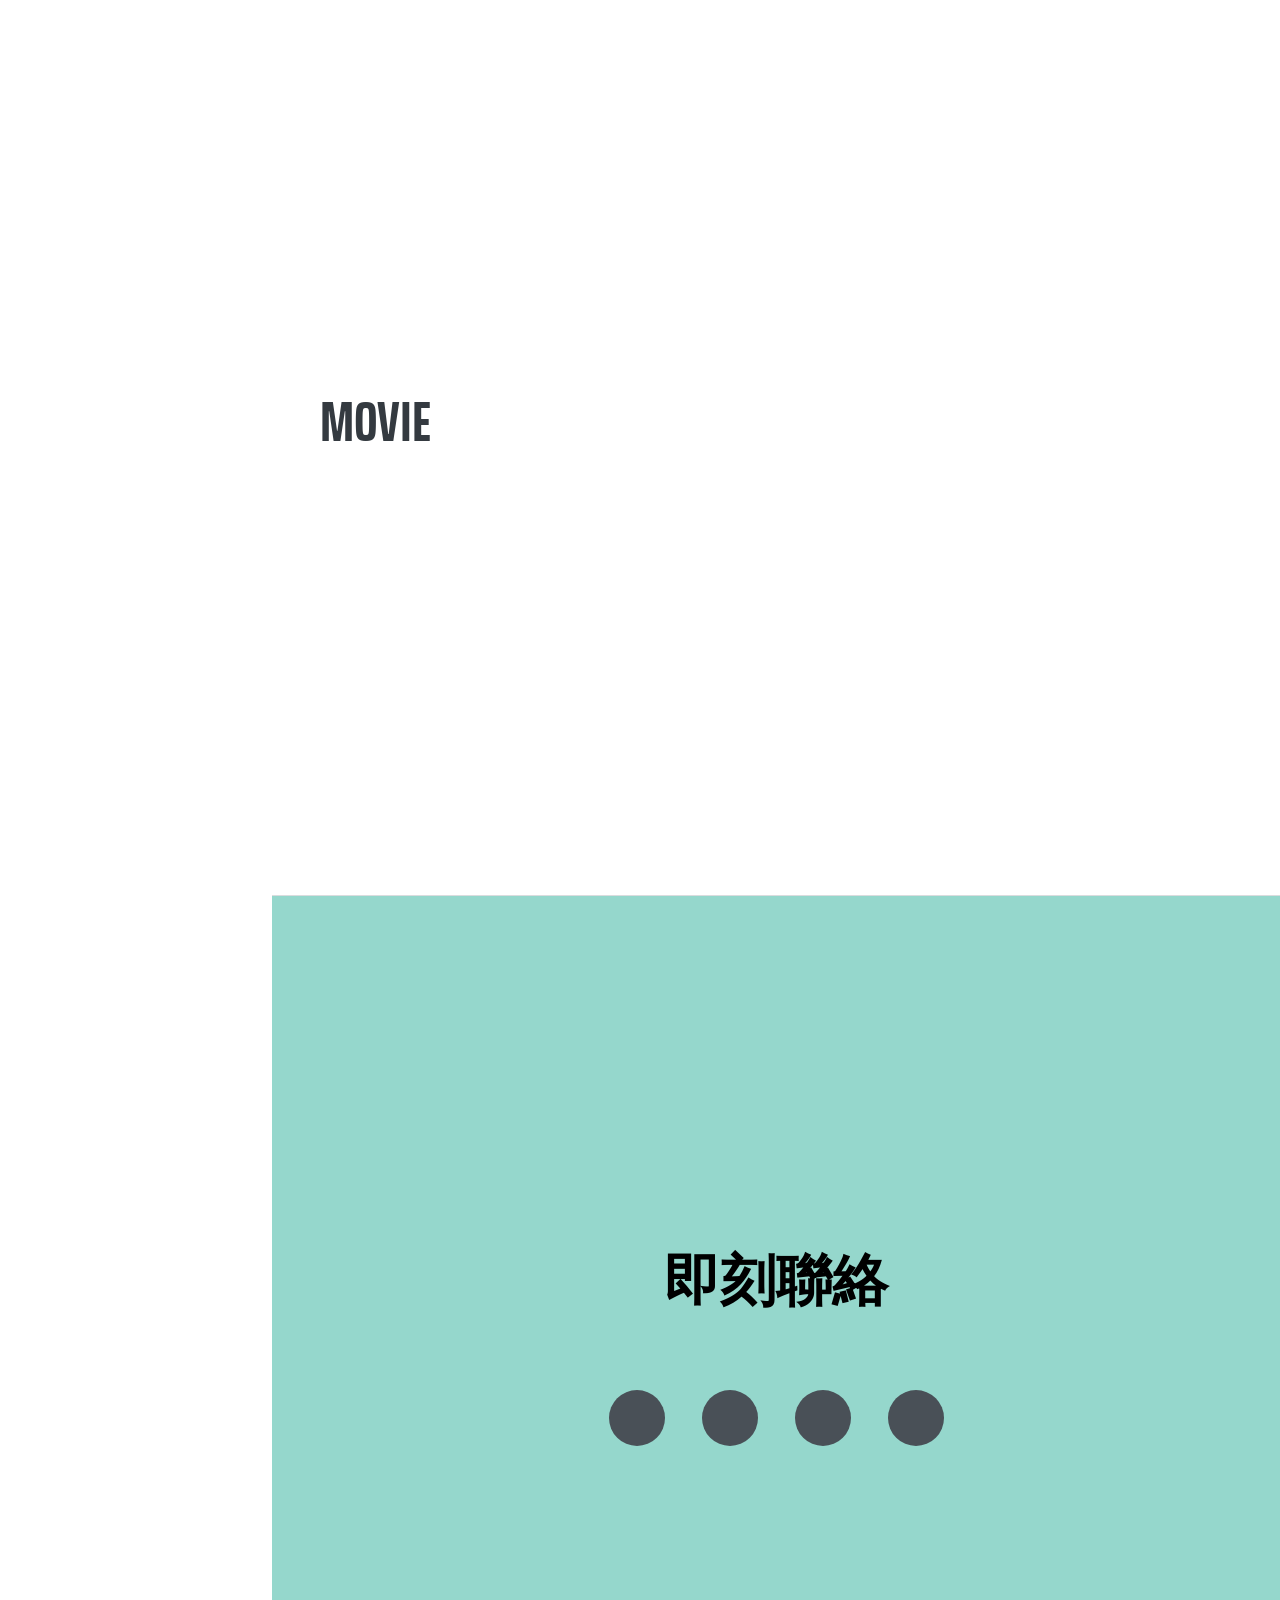
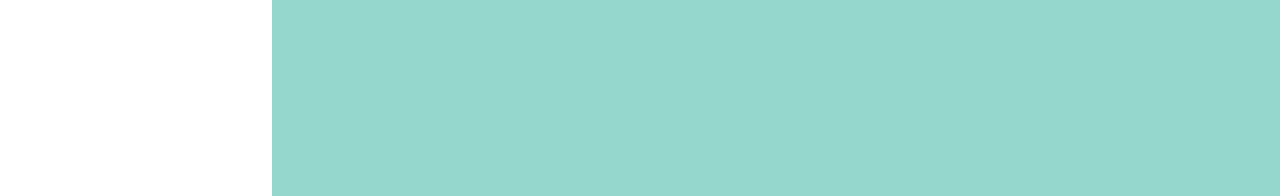
==== commit 5bac9296: "新增推薦影集" ====
--- a/index.html
+++ b/index.html
@@ -31,6 +31,7 @@
                     <li class="nav-item"><a class="nav-link js-scroll-trigger" href="#work">工作經驗</a></li>
                     <li class="nav-item"><a class="nav-link js-scroll-trigger" href="#ints">興趣愛好</a></li>
                     <li class="nav-item"><a class="nav-link js-scroll-trigger" href="#game">喜愛遊戲</a></li>
+                    <li class="nav-item"><a class="nav-link js-scroll-trigger" href="#movie">推薦影集</a></li>
                     <li class="nav-item"><a class="nav-link js-scroll-trigger" href="#cta">即刻聯絡</a></li>
                 </ul>
             </div>
@@ -262,6 +263,17 @@
                 </div>
             </section>
             <hr class="m-0" />
+               <!-- 推薦影集-->
+            <section class="resume-section" id="movie">
+                <div class="resume-section-content">
+                    <h2 class="mb-5">movie</h2>
+                    
+                   
+
+                </div>
+            </section>
+            <hr class="m-0" />
+    
             <!-- Awards-->
             <section class="resume-section" id="cta">
                 <div class="resume-section-content">
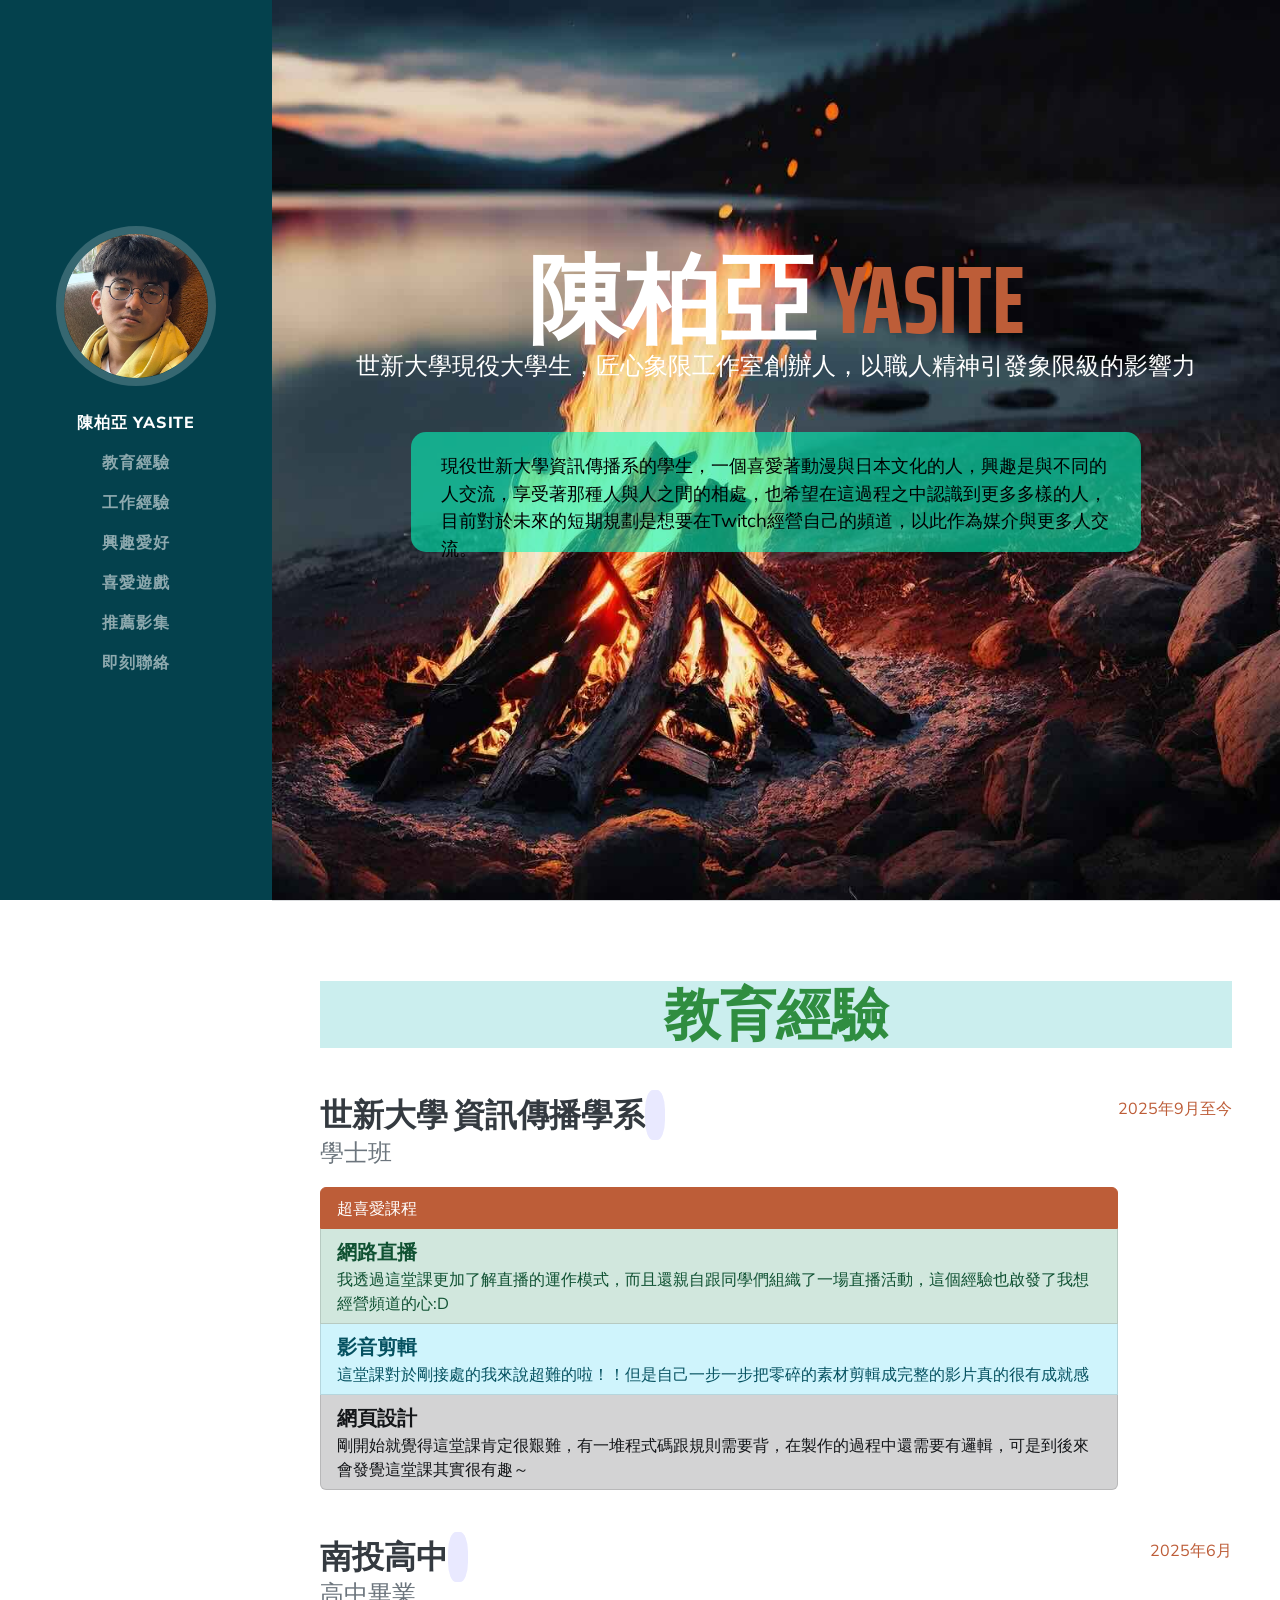
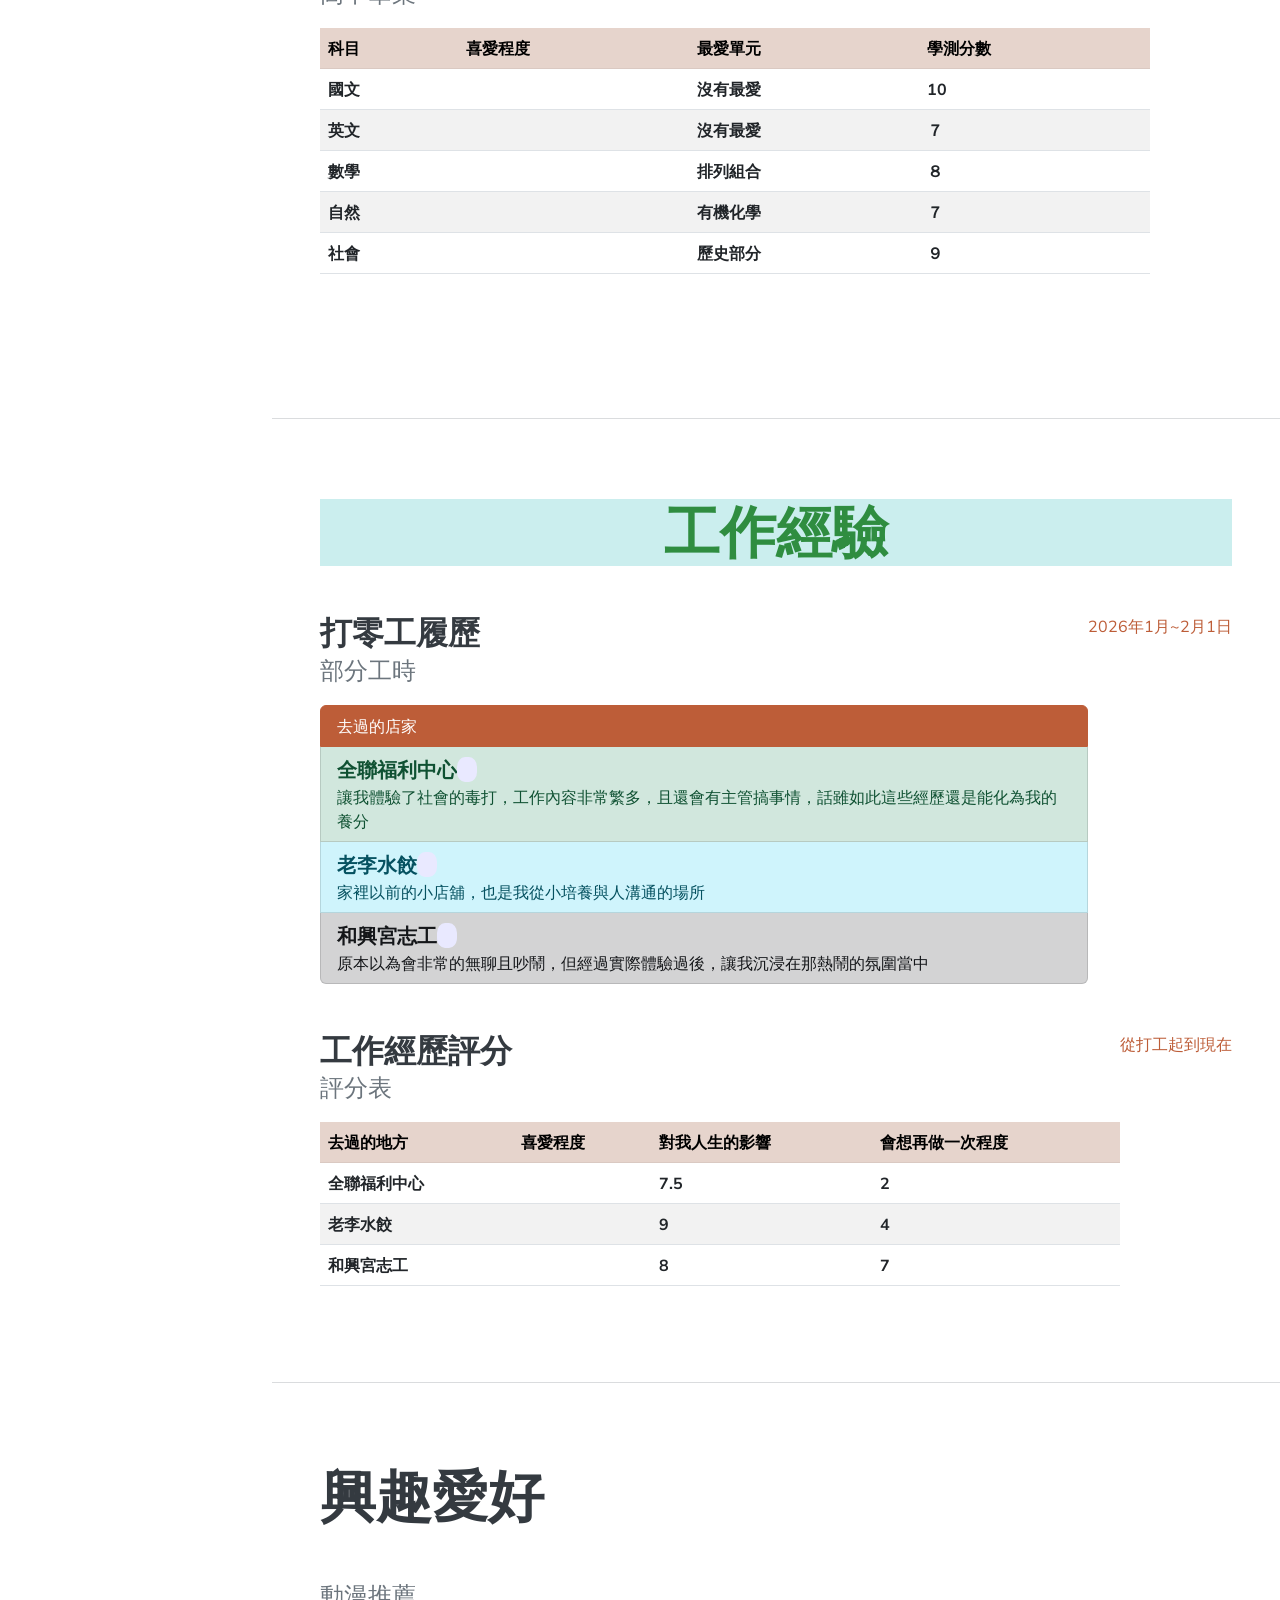
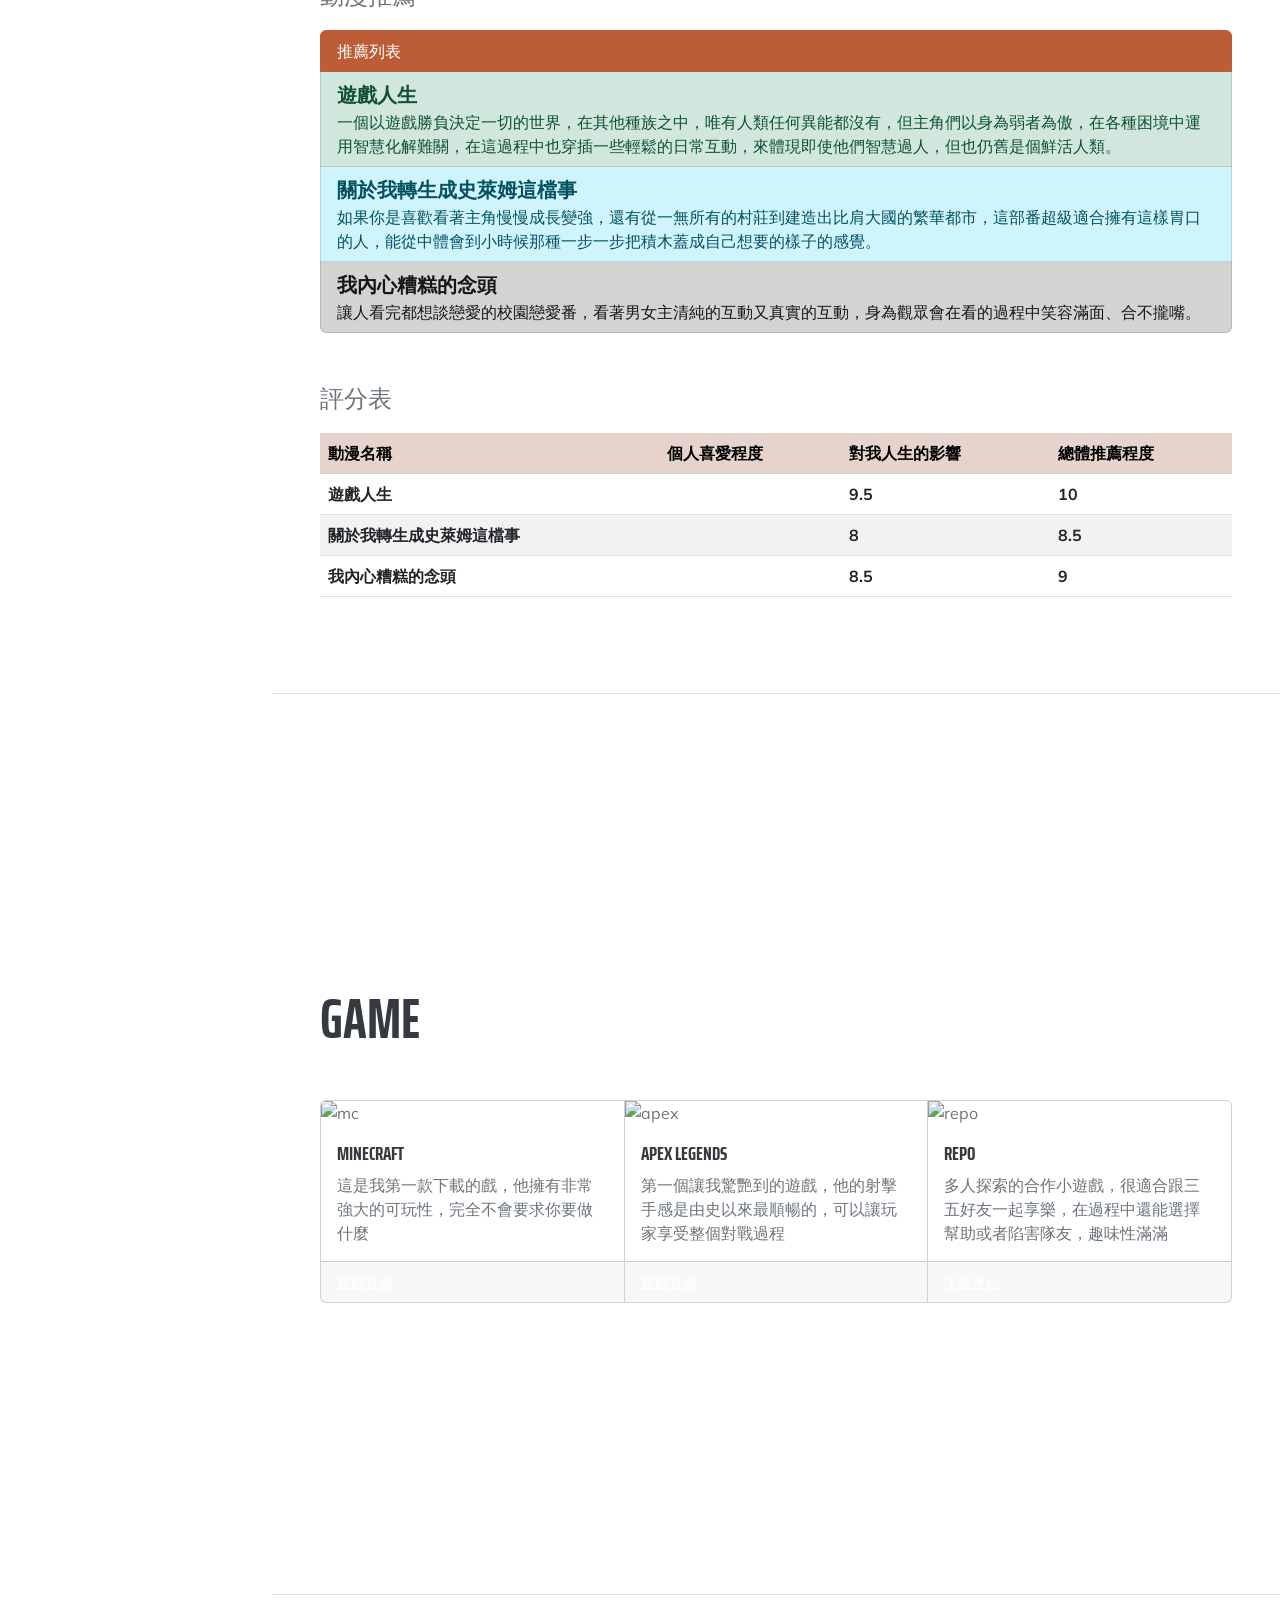
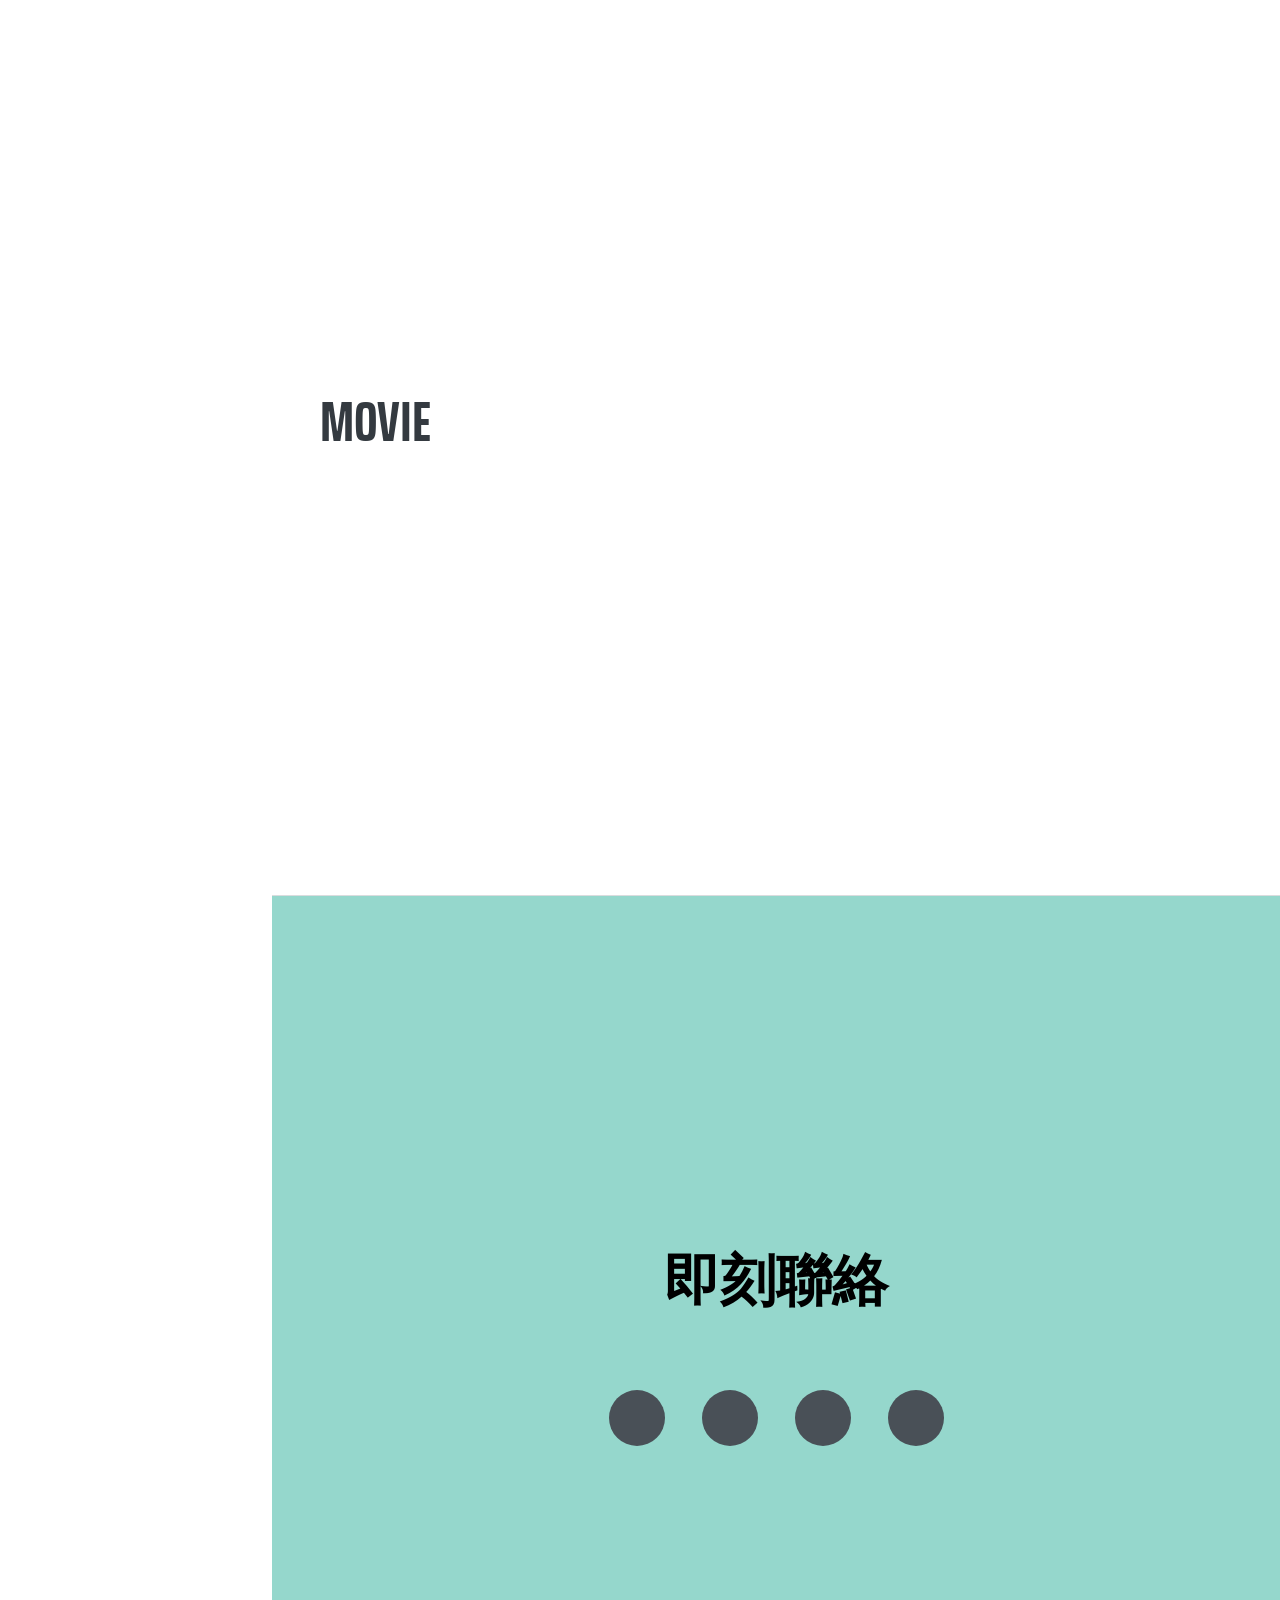
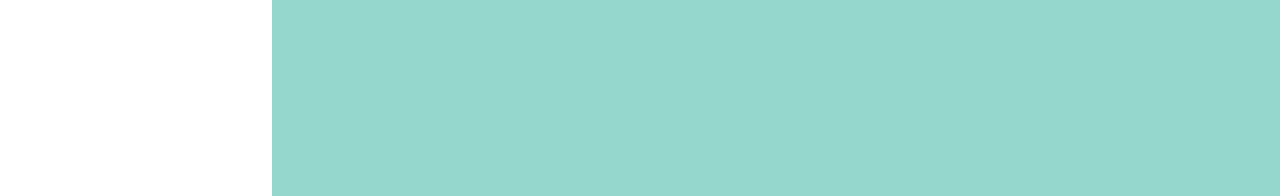
==== commit 92bffba7: "改圖片" ====
--- a/index.html
+++ b/index.html
@@ -229,7 +229,7 @@
                     
                     <div class="card-group">
                     <div class="card">
-                            <img src="/assets/img/mc.jpeg" class="card-img-top" alt="MC">
+                            <img src="assets/img/mc.jpeg" class="card-img-top" alt="mc">
                             <div class="card-body">
                             <h5 class="card-title">Minecraft</h5>
                             <p class="card-text">這是我第一款下載的戲，他擁有非常強大的可玩性，完全不會要求你要做什麼</p>
@@ -239,7 +239,7 @@
                         </div>
                     </div>
                     <div class="card">
-                            <img src="/assets/img/apex.jpeg" class="card-img-top" alt="APEX">
+                            <img src="assets/img/apex.jpeg" class="card-img-top" alt="apex">
                             <div class="card-body">
                             <h5 class="card-title">APEX Legends</h5>
                             <p class="card-text">第一個讓我驚艷到的遊戲，他的射擊手感是由史以來最順暢的，可以讓玩家享受整個對戰過程</p>
@@ -249,7 +249,7 @@
                         </div>
                     </div>
                     <div class="card">
-                            <img src="/assets/img/repo.jpg" class="card-img-top" alt="REPO">
+                            <img src="assets/img/repo.jpg" class="card-img-top" alt="repo">
                             <div class="card-body">
                             <h5 class="card-title">REPO</h5>
                             <p class="card-text">多人探索的合作小遊戲，很適合跟三五好友一起享樂，在過程中還能選擇幫助或者陷害隊友，趣味性滿滿</p>
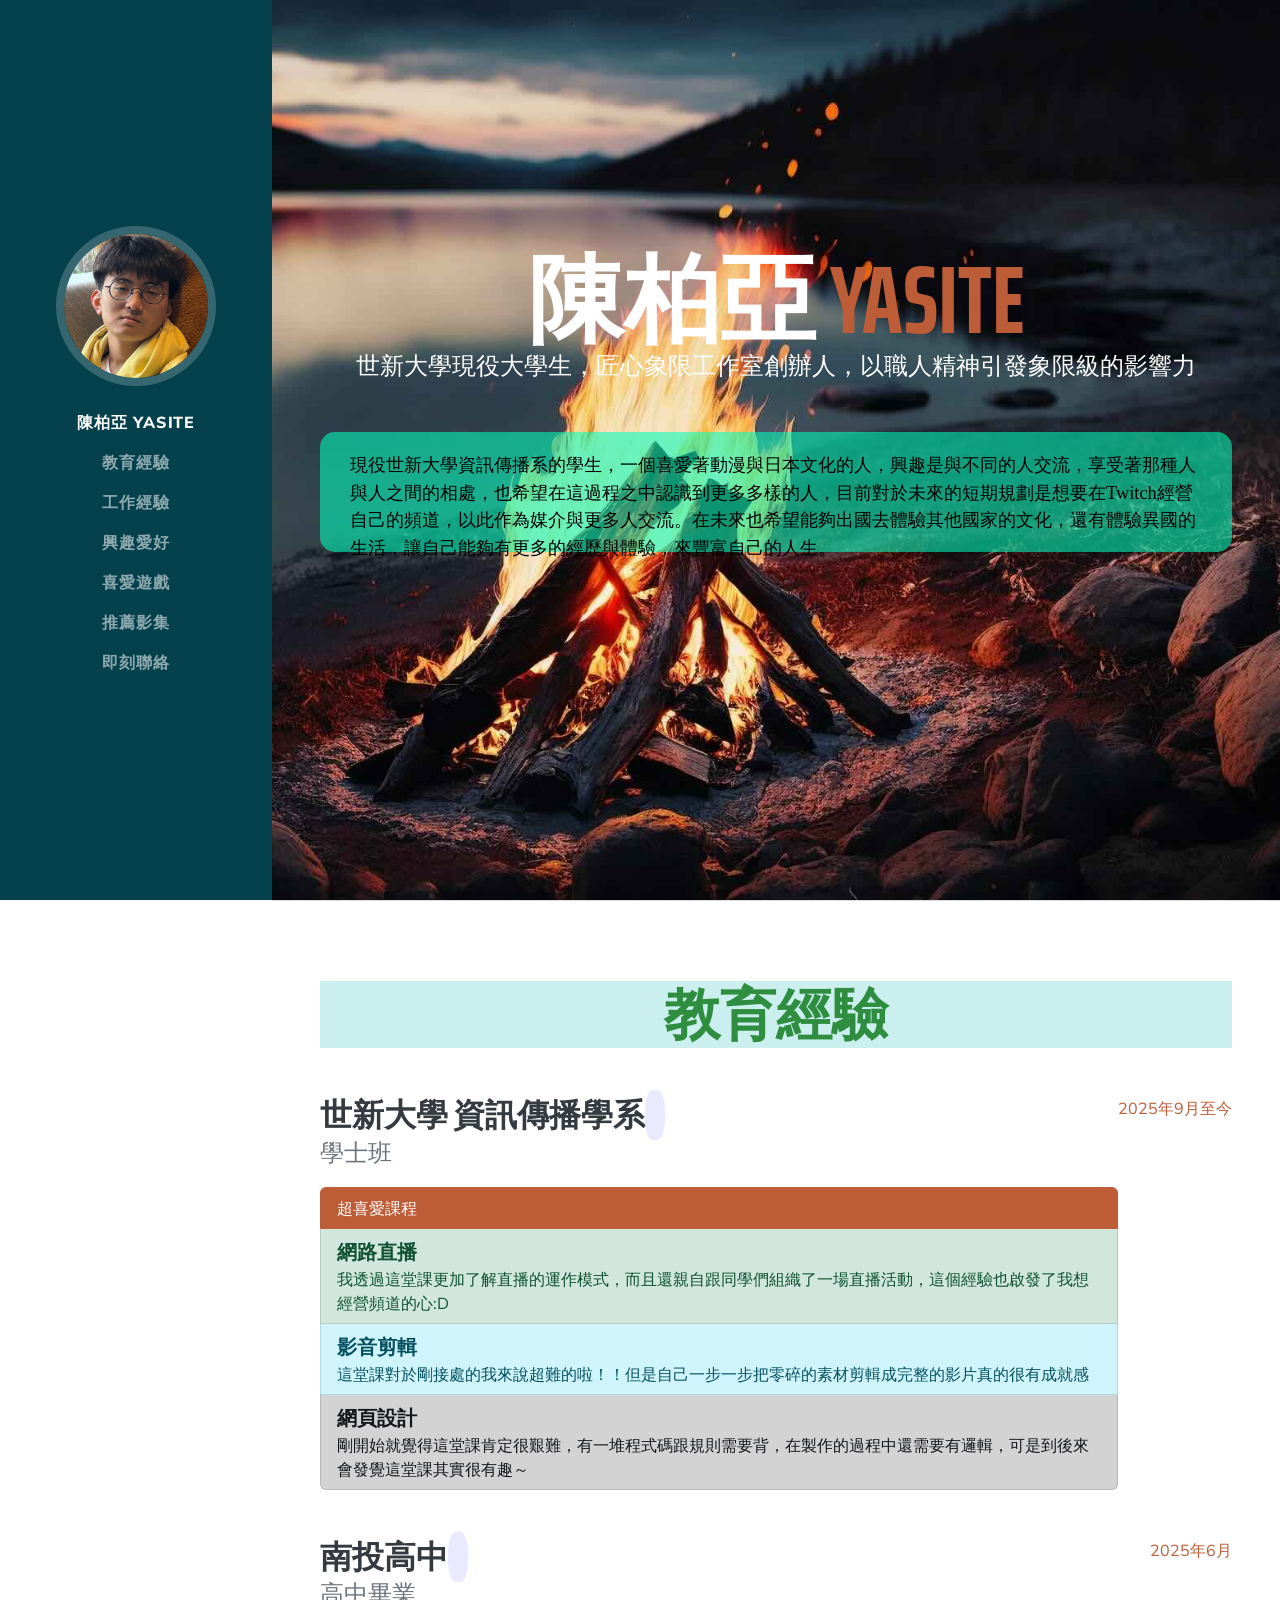
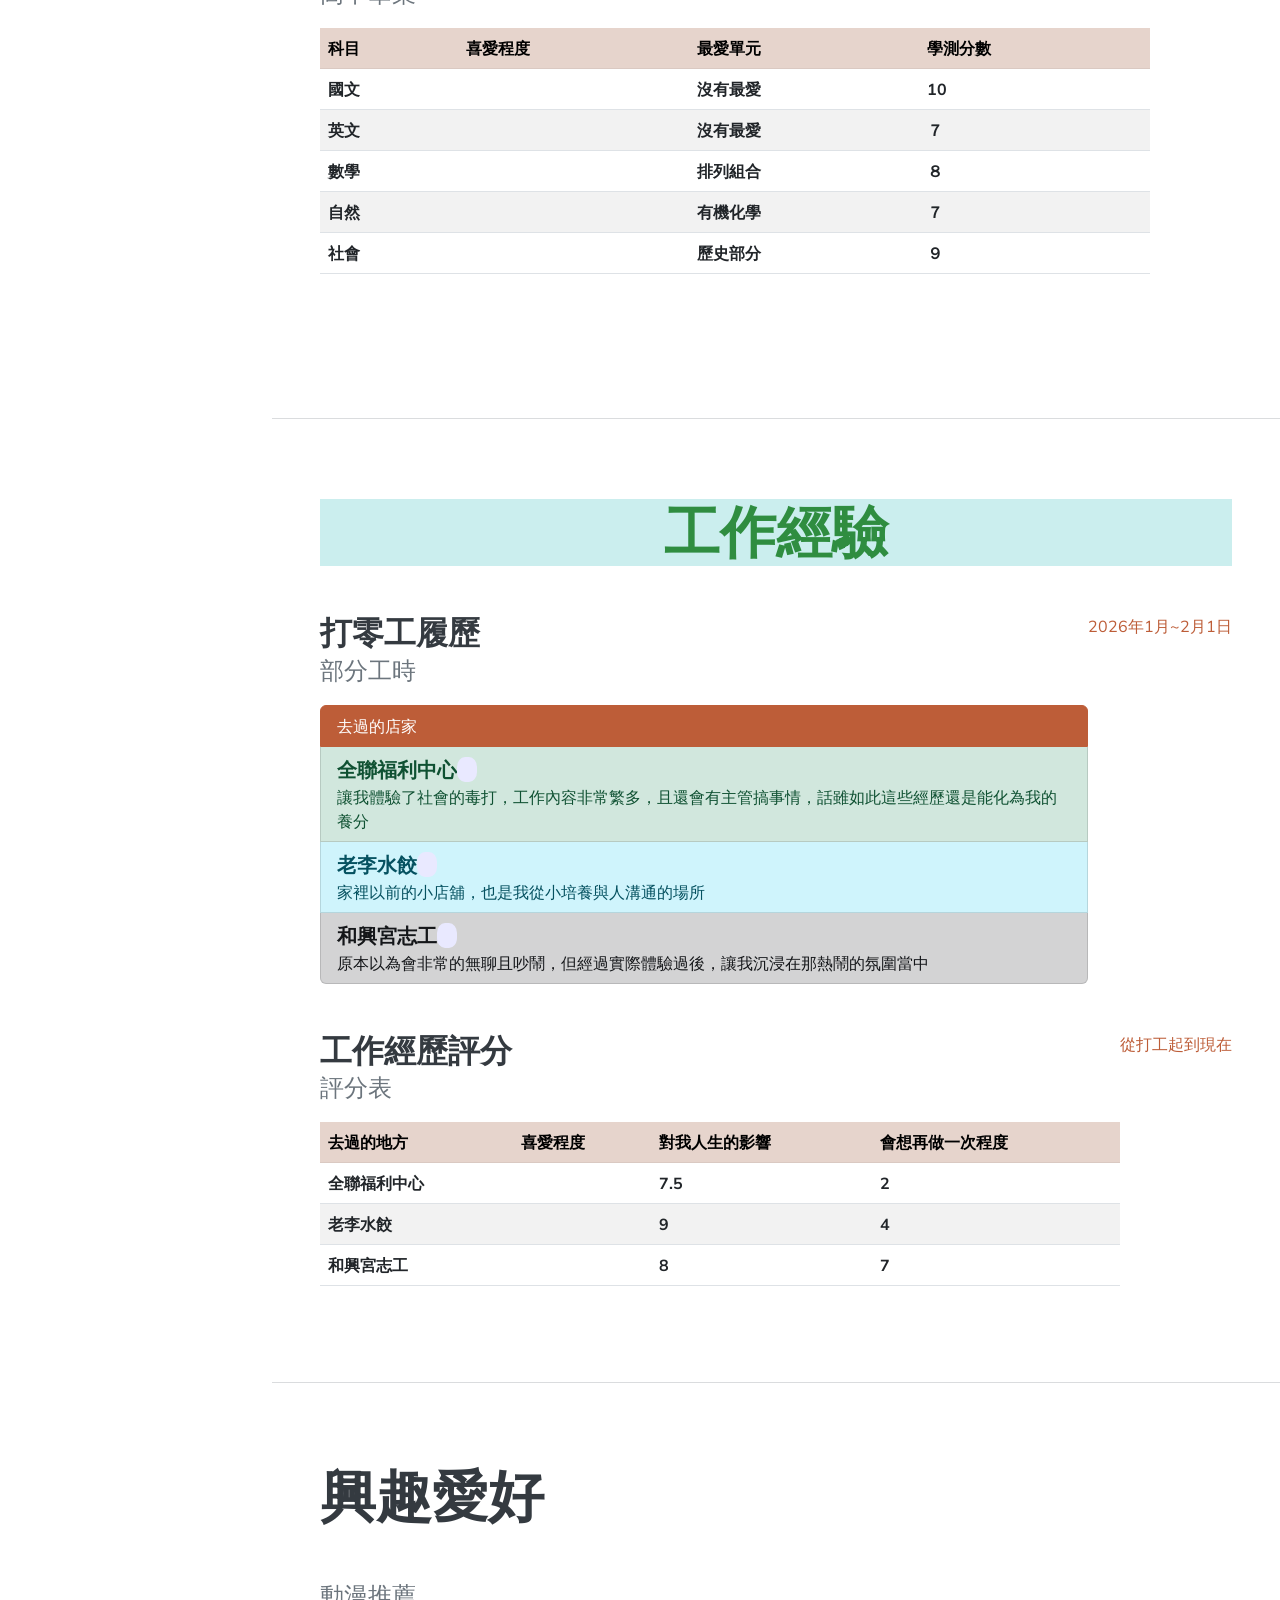
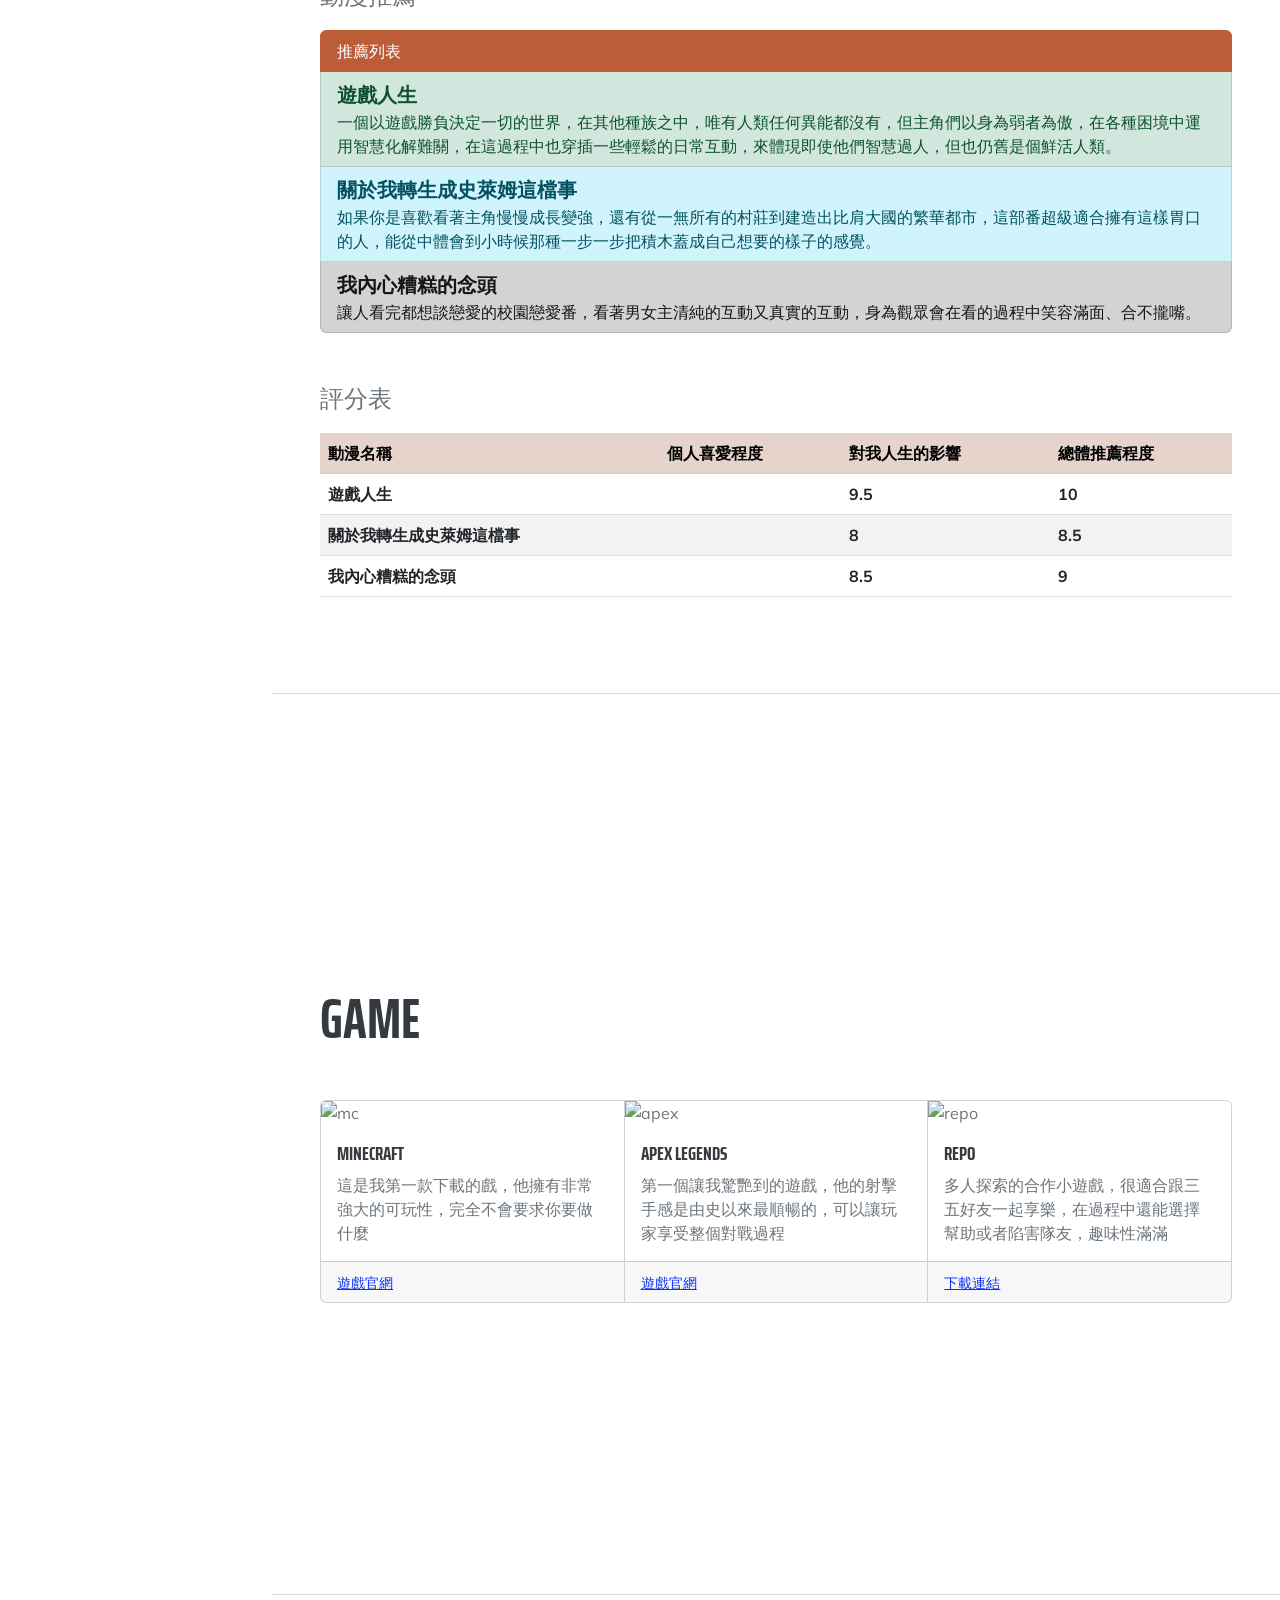
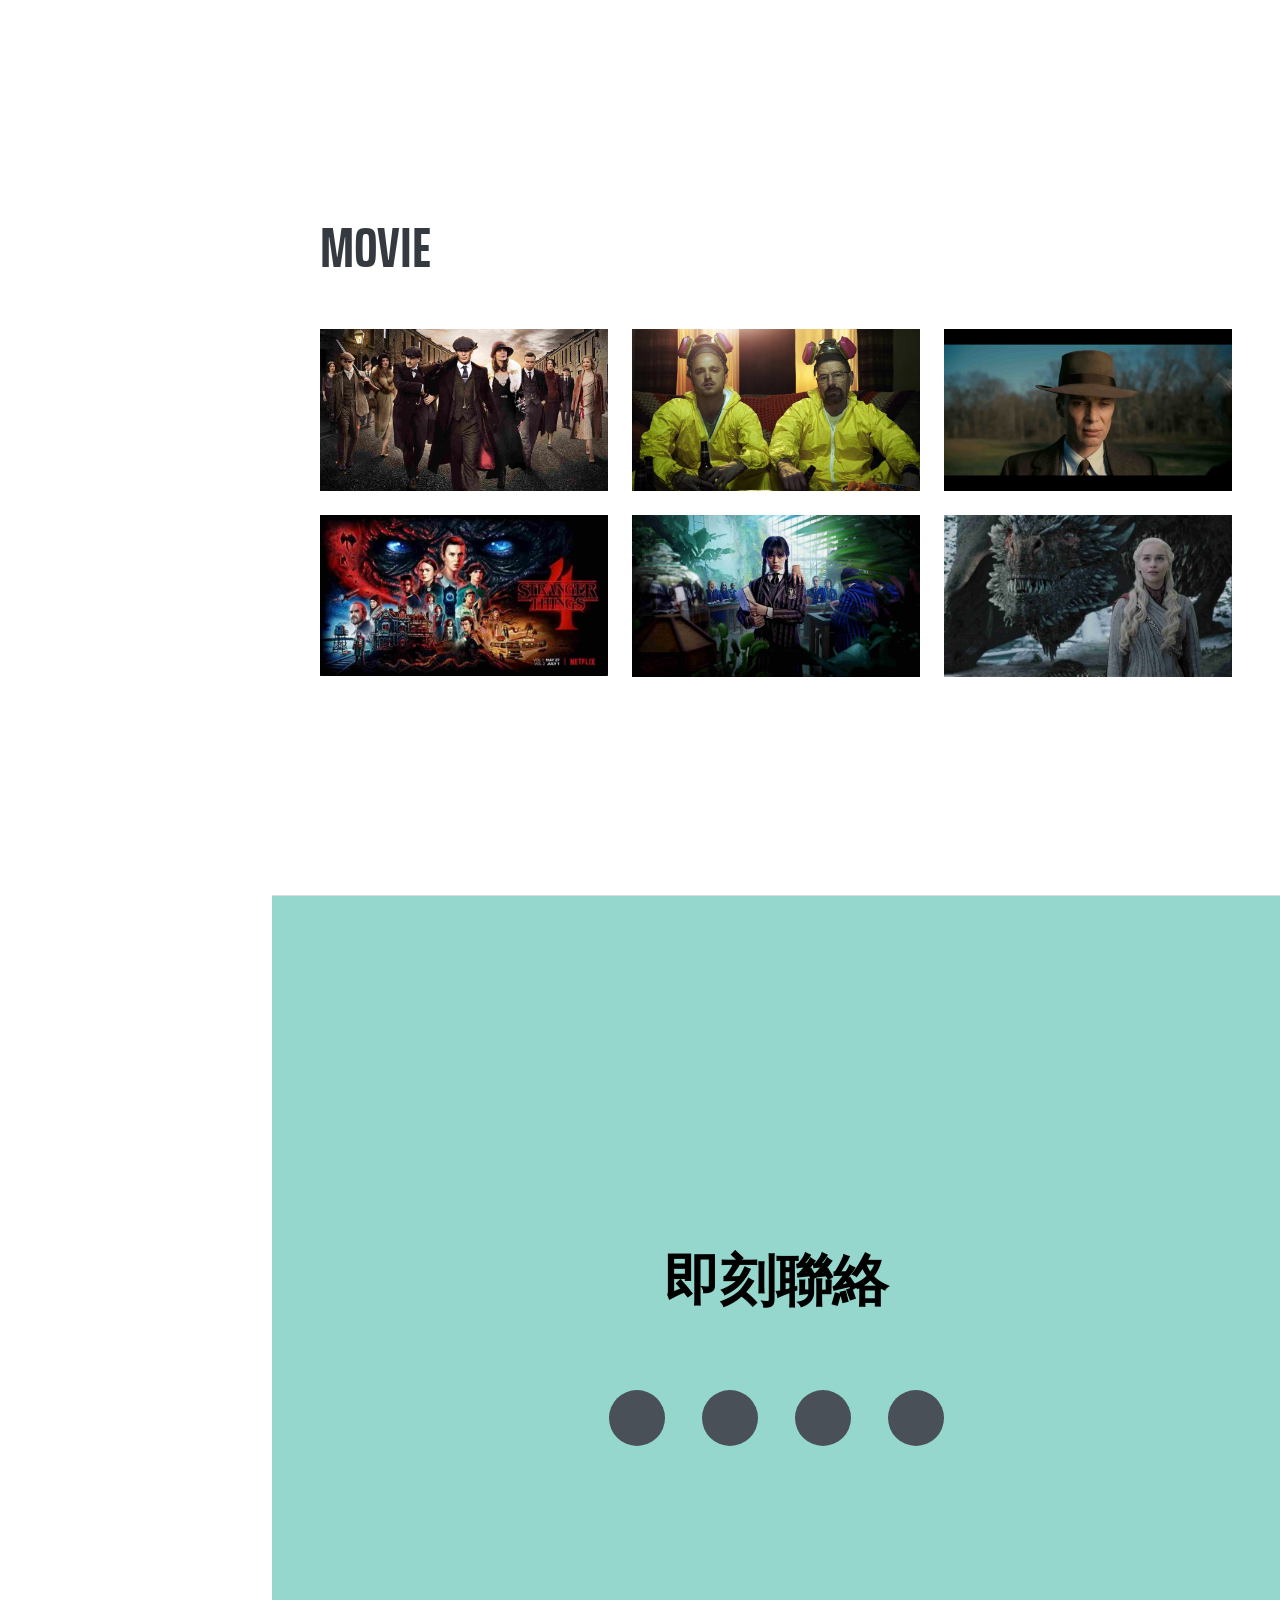
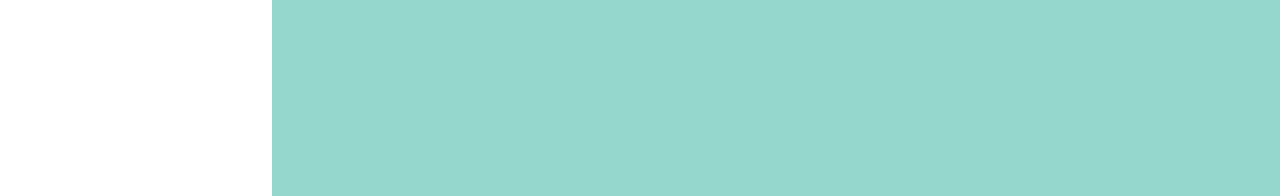
==== commit c1ed5292: "改全部啦" ====
--- a/index.html
+++ b/index.html
@@ -15,6 +15,10 @@
         <!-- Core theme CSS (includes Bootstrap)-->
         <link href="css/styles.css" rel="stylesheet" />
         <link href="css/mystyles.css" rel="stylesheet" />
+
+        <link rel="preconnect" href="https://fonts.googleapis.com">
+        <link rel="preconnect" href="https://fonts.gstatic.com" crossorigin>
+        <link href="https://fonts.googleapis.com/css2?family=Noto+Sans+TC:wght@100..900&family=Noto+Serif   +TC:wght@200..900&display=swap" rel="stylesheet">
     </head>
     <body id="page-top">
         <!-- 網站選單 -->
@@ -48,7 +52,8 @@
                     <div class="subheading mb-5 centercenter">
                        世新大學現役大學生，匠心象限工作室創辦人，以職人精神引發象限級的影響力
                     </div>
-                    <p class="lead mb-5 yasite01">現役世新大學資訊傳播系的學生，一個喜愛著動漫與日本文化的人，興趣是與不同的人交流，享受著那種人與人之間的相處，也希望在這過程之中認識到更多多樣的人，目前對於未來的短期規劃是想要在Twitch經營自己的頻道，以此作為媒介與更多人交流。
+                    <p class="lead mb-5 yasite01 fontfont">
+                        現役世新大學資訊傳播系的學生，一個喜愛著動漫與日本文化的人，興趣是與不同的人交流，享受著那種人與人之間的相處，也希望在這過程之中認識到更多多樣的人，目前對於未來的短期規劃是想要在Twitch經營自己的頻道，以此作為媒介與更多人交流。在未來也希望能夠出國去體驗其他國家的文化，還有體驗異國的生活，讓自己能夠有更多的經歷與體驗，來豐富自己的人生。
                     </p>
                     <div class="yago pt-5"><a href="#school"><i class="fa-solid fa-angles-down"></i></a></div>     
                     
@@ -235,7 +240,7 @@
                             <p class="card-text">這是我第一款下載的戲，他擁有非常強大的可玩性，完全不會要求你要做什麼</p>
                             </div>
                             <div class="card-footer">
-                            <small class="text-body-secondary"><a href="https://www.minecraft.net" target="_blank">遊戲官網</a></small>
+                            <small class="text-body-secondary "><a href="https://www.minecraft.net" target="_blank">遊戲官網</a></small>
                         </div>
                     </div>
                     <div class="card">
@@ -267,10 +272,29 @@
             <section class="resume-section" id="movie">
                 <div class="resume-section-content">
                     <h2 class="mb-5">movie</h2>
-                    
+                    <div class="row">
+                        <div class="col-4 ">
+                          <img src="assets/img/pho.jpg" alt="浴血黑幫" class="imgcenter">
+                        </div>
+                         <div class="col-4">
+                             <img src="assets/img/pho2.jpg" alt="絕命毒師" class="imgcenter">
+                        </div>
+                         <div class="col-4">
+                            <img src="assets/img/pho3.jpg" alt="奧本海默" class="imgcenter">
+                        </div>
+                   </div>
+                   <div class="row mt-4">
+                        <div class="col-4 ">
+                          <img src="assets/img/pho4.jpg" alt="怪奇物語" class="imgcenter">
+                        </div>
+                         <div class="col-4">
+                             <img src="assets/img/pho5.jpg" alt="星期三" class="imgcenter">
+                        </div>
+                         <div class="col-4">
+                            <img src="assets/img/pho6.jpg" alt="權力遊戲" class="imgcenter">
+                        </div>
+                   </div>
                    
-
-                </div>
             </section>
             <hr class="m-0" />
     
--- a/css/mystyles.css
+++ b/css/mystyles.css
@@ -12,7 +12,7 @@
     background-color: rgba(0, 255, 191, 0.563);
     color: rgb(0, 0, 0);
     margin: 0 auto;
-    width: 80%;
+    width: 100%;
     height: 120px;
    
 }
@@ -67,3 +67,16 @@
 section#about div{
     color: rgb(255, 255, 255);
 } 
+
+
+.fontfont {
+  font-family: "Noto Serif TC", serif;
+  font-optical-sizing: auto;
+  font-weight: 400;
+  font-style: normal;
+}
+
+.imgcenter{
+    width: 100%;
+}
+
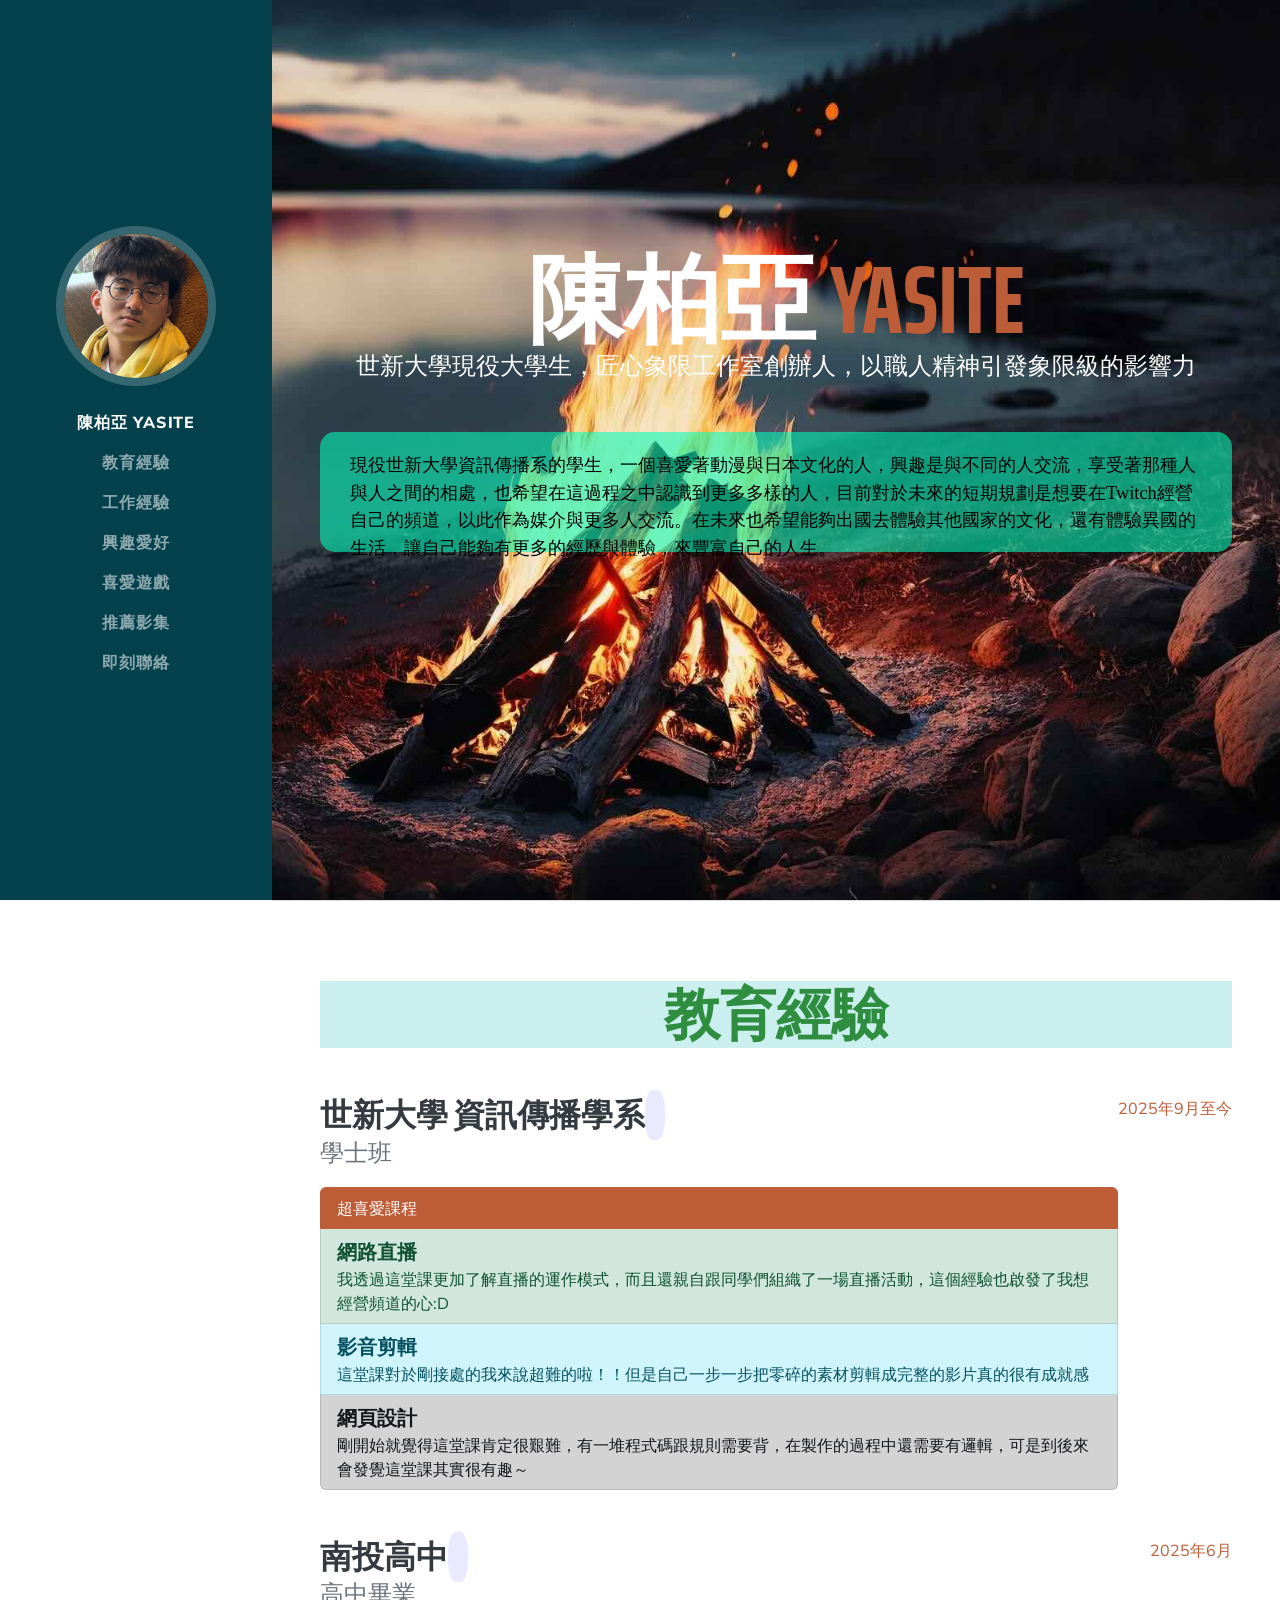
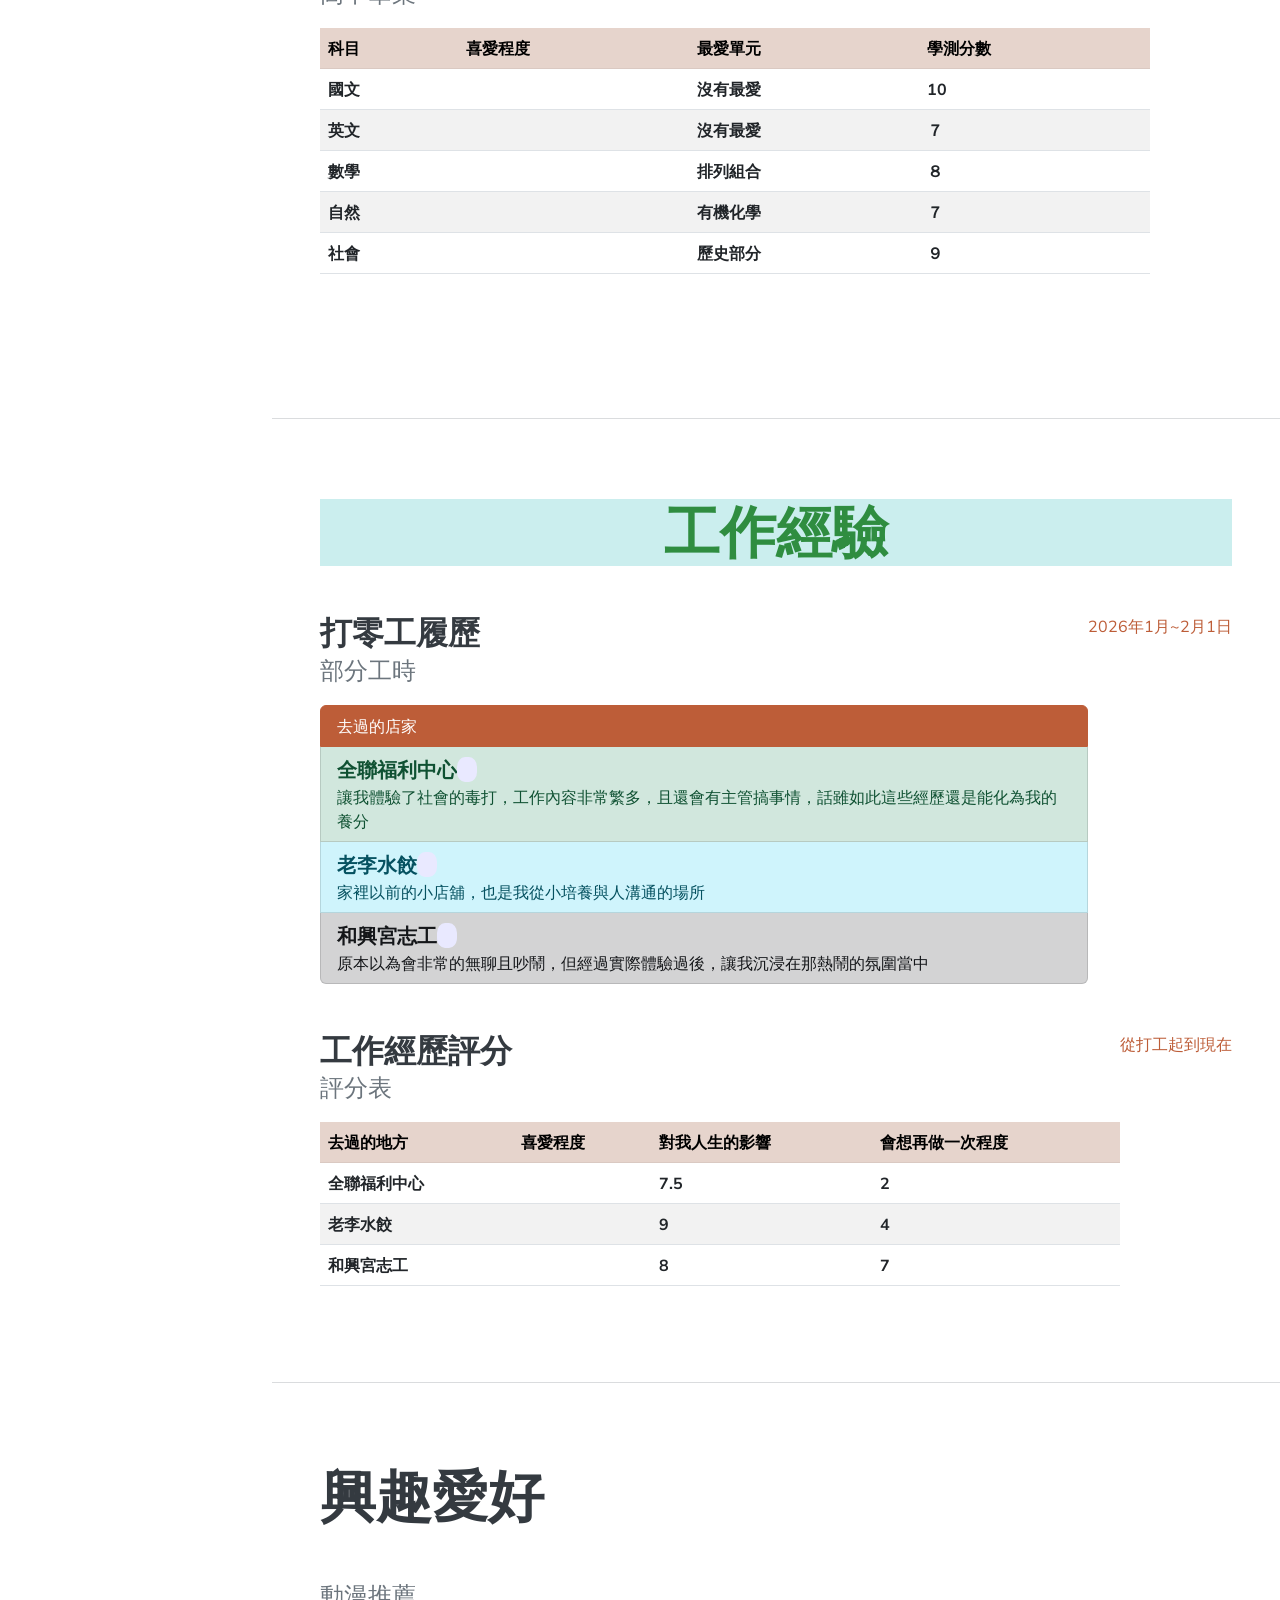
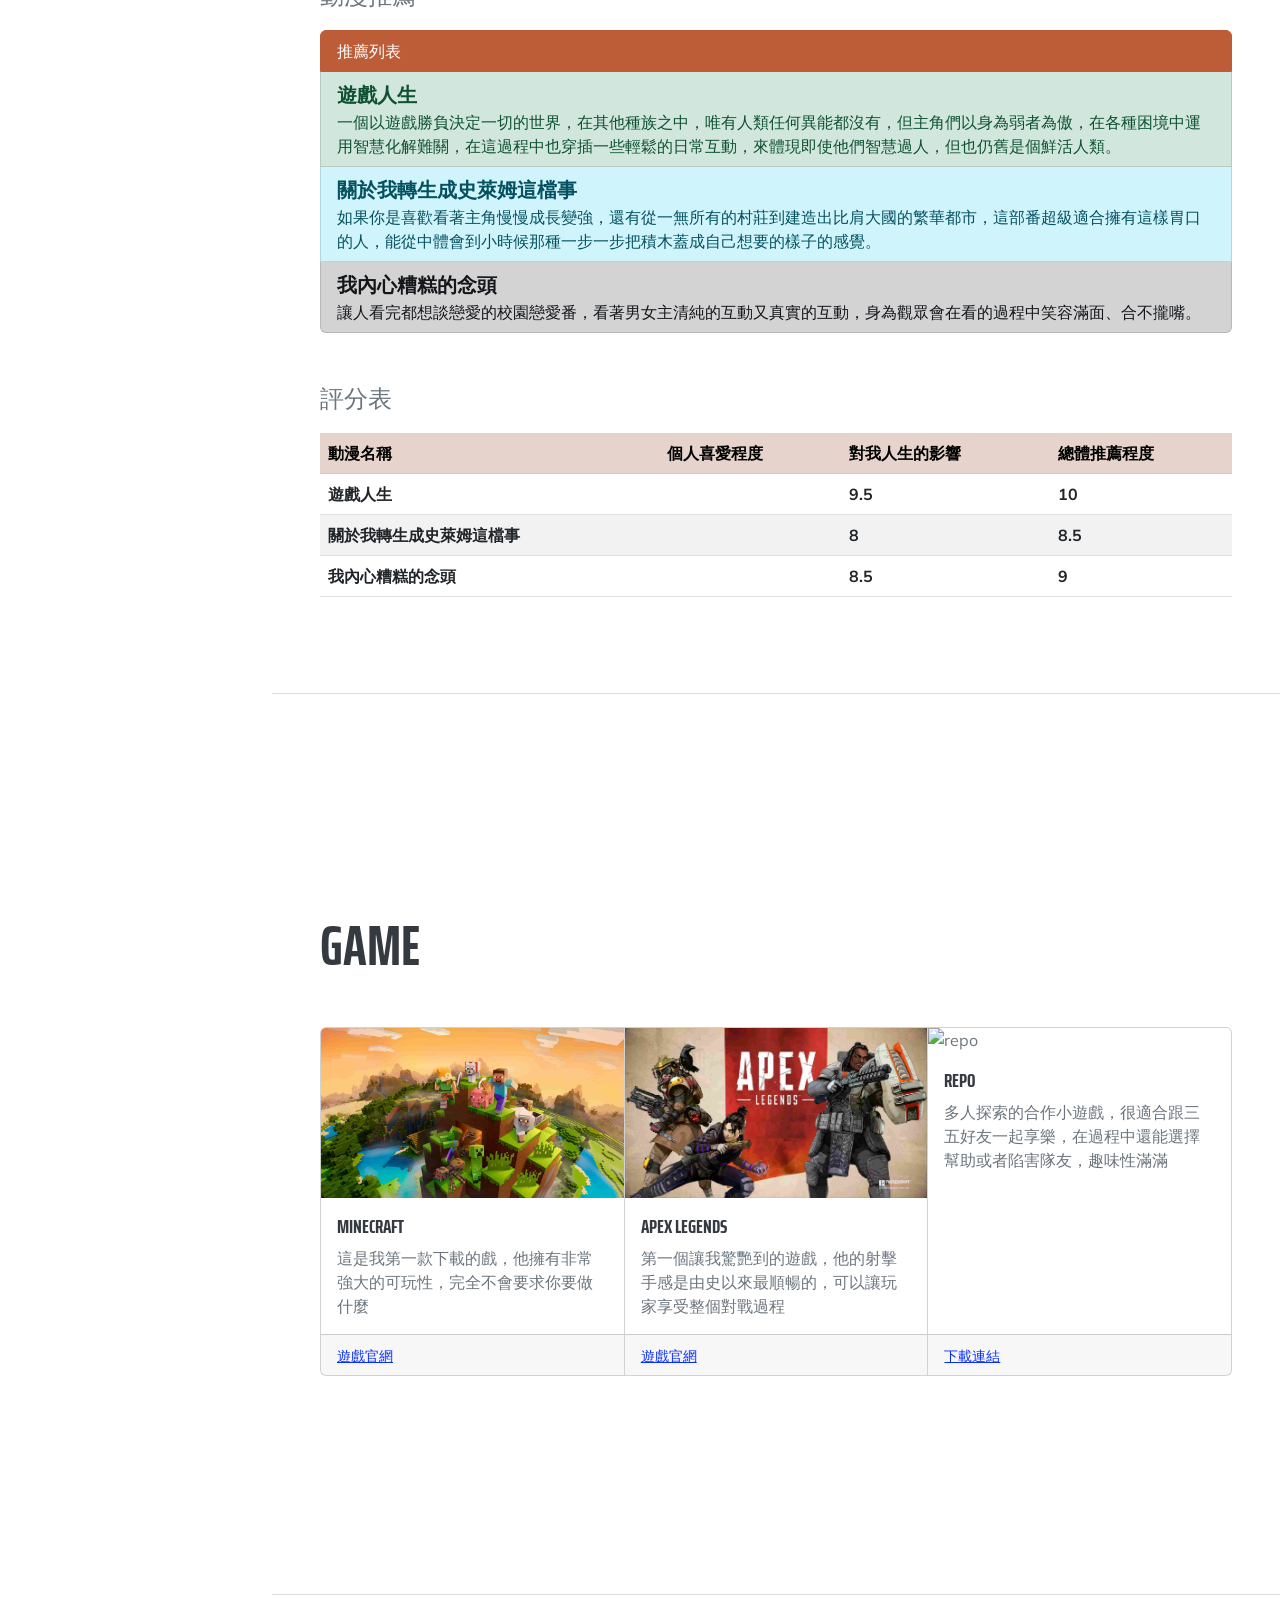
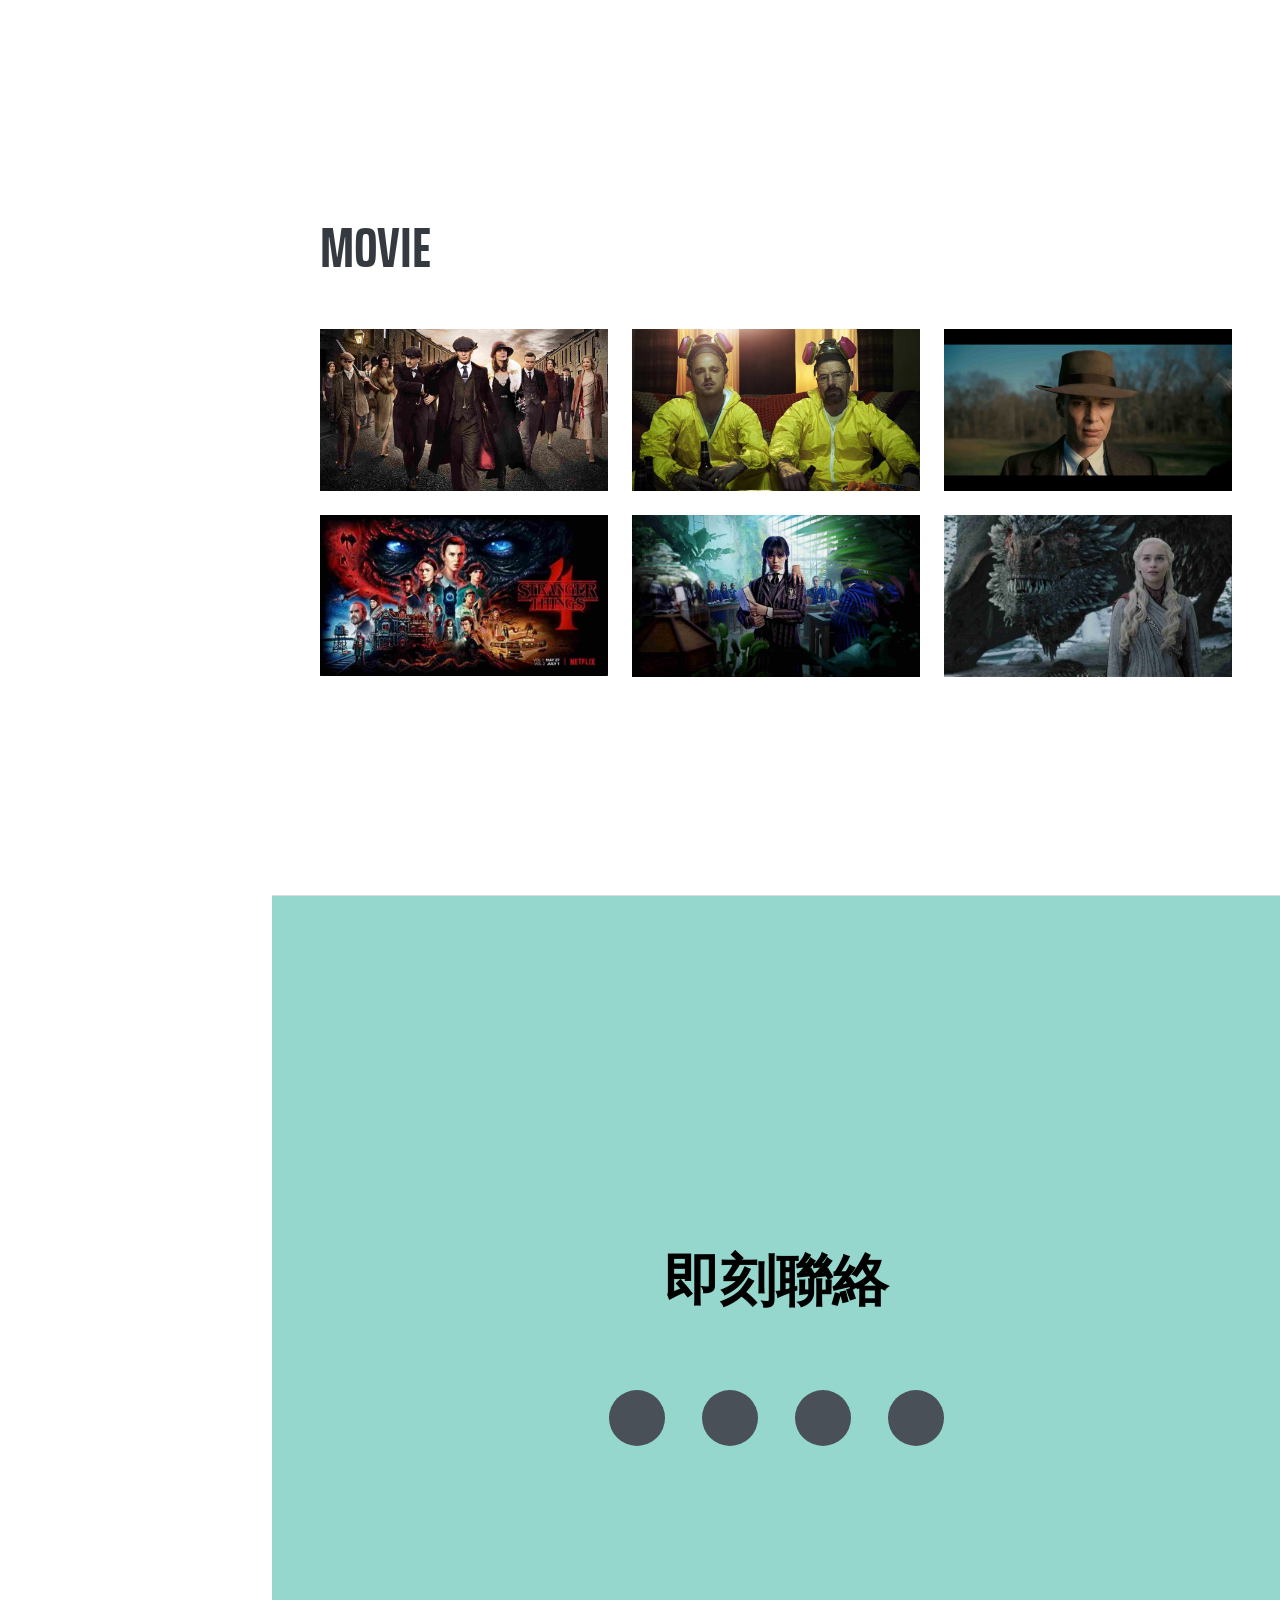
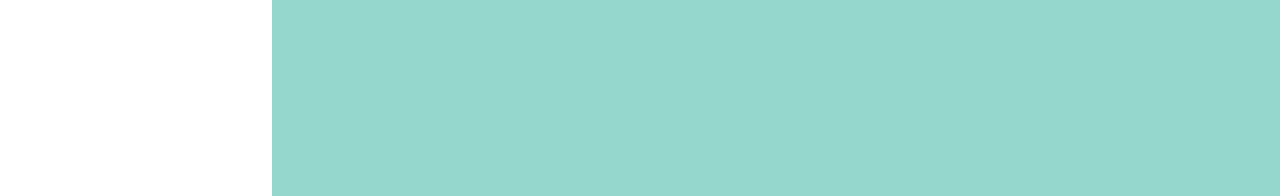
==== commit 6d883873: "132" ====
--- a/index.html
+++ b/index.html
@@ -234,7 +234,7 @@
                     
                     <div class="card-group">
                     <div class="card">
-                            <img src="assets/img/mc.jpeg" class="card-img-top" alt="mc">
+                            <img src="assets/img/mc.jpg" class="card-img-top" alt="mc">
                             <div class="card-body">
                             <h5 class="card-title">Minecraft</h5>
                             <p class="card-text">這是我第一款下載的戲，他擁有非常強大的可玩性，完全不會要求你要做什麼</p>
@@ -244,7 +244,7 @@
                         </div>
                     </div>
                     <div class="card">
-                            <img src="assets/img/apex.jpeg" class="card-img-top" alt="apex">
+                            <img src="assets/img/apex.jpg" class="card-img-top" alt="apex">
                             <div class="card-body">
                             <h5 class="card-title">APEX Legends</h5>
                             <p class="card-text">第一個讓我驚艷到的遊戲，他的射擊手感是由史以來最順暢的，可以讓玩家享受整個對戰過程</p>
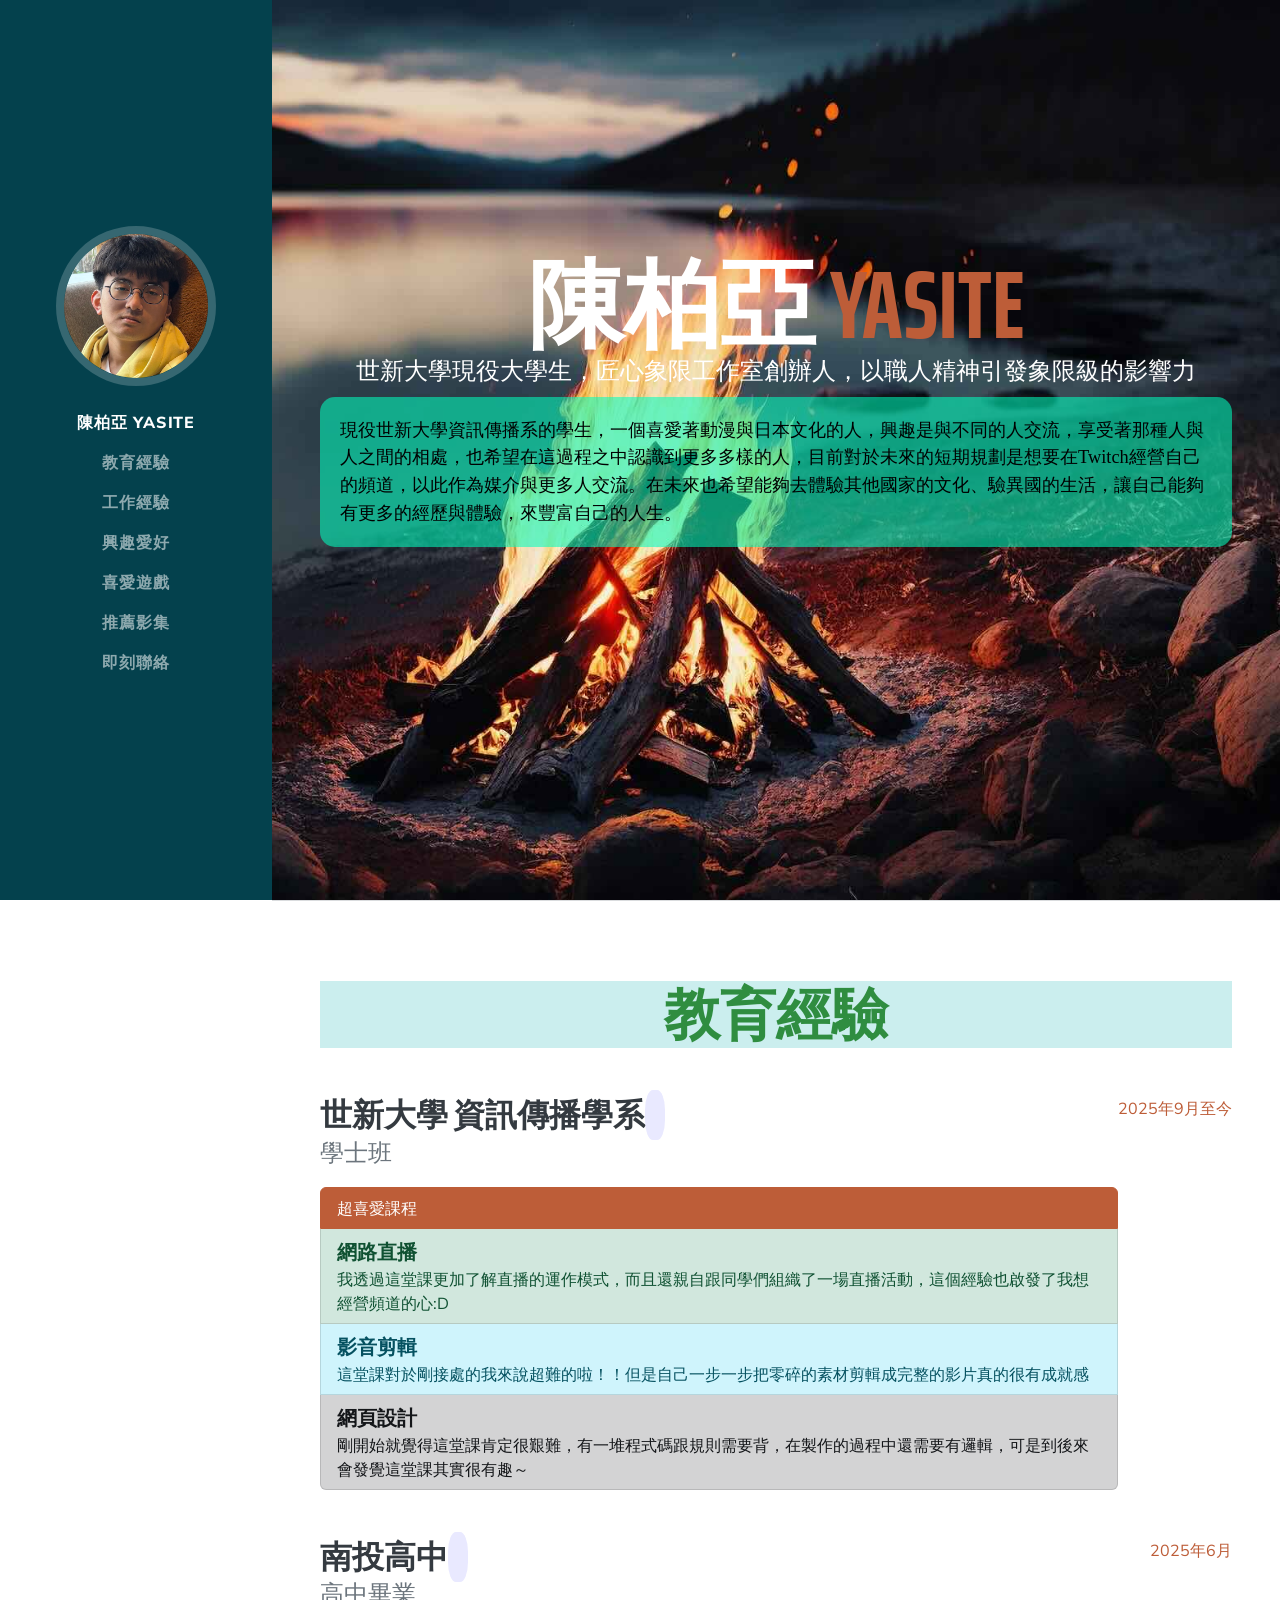
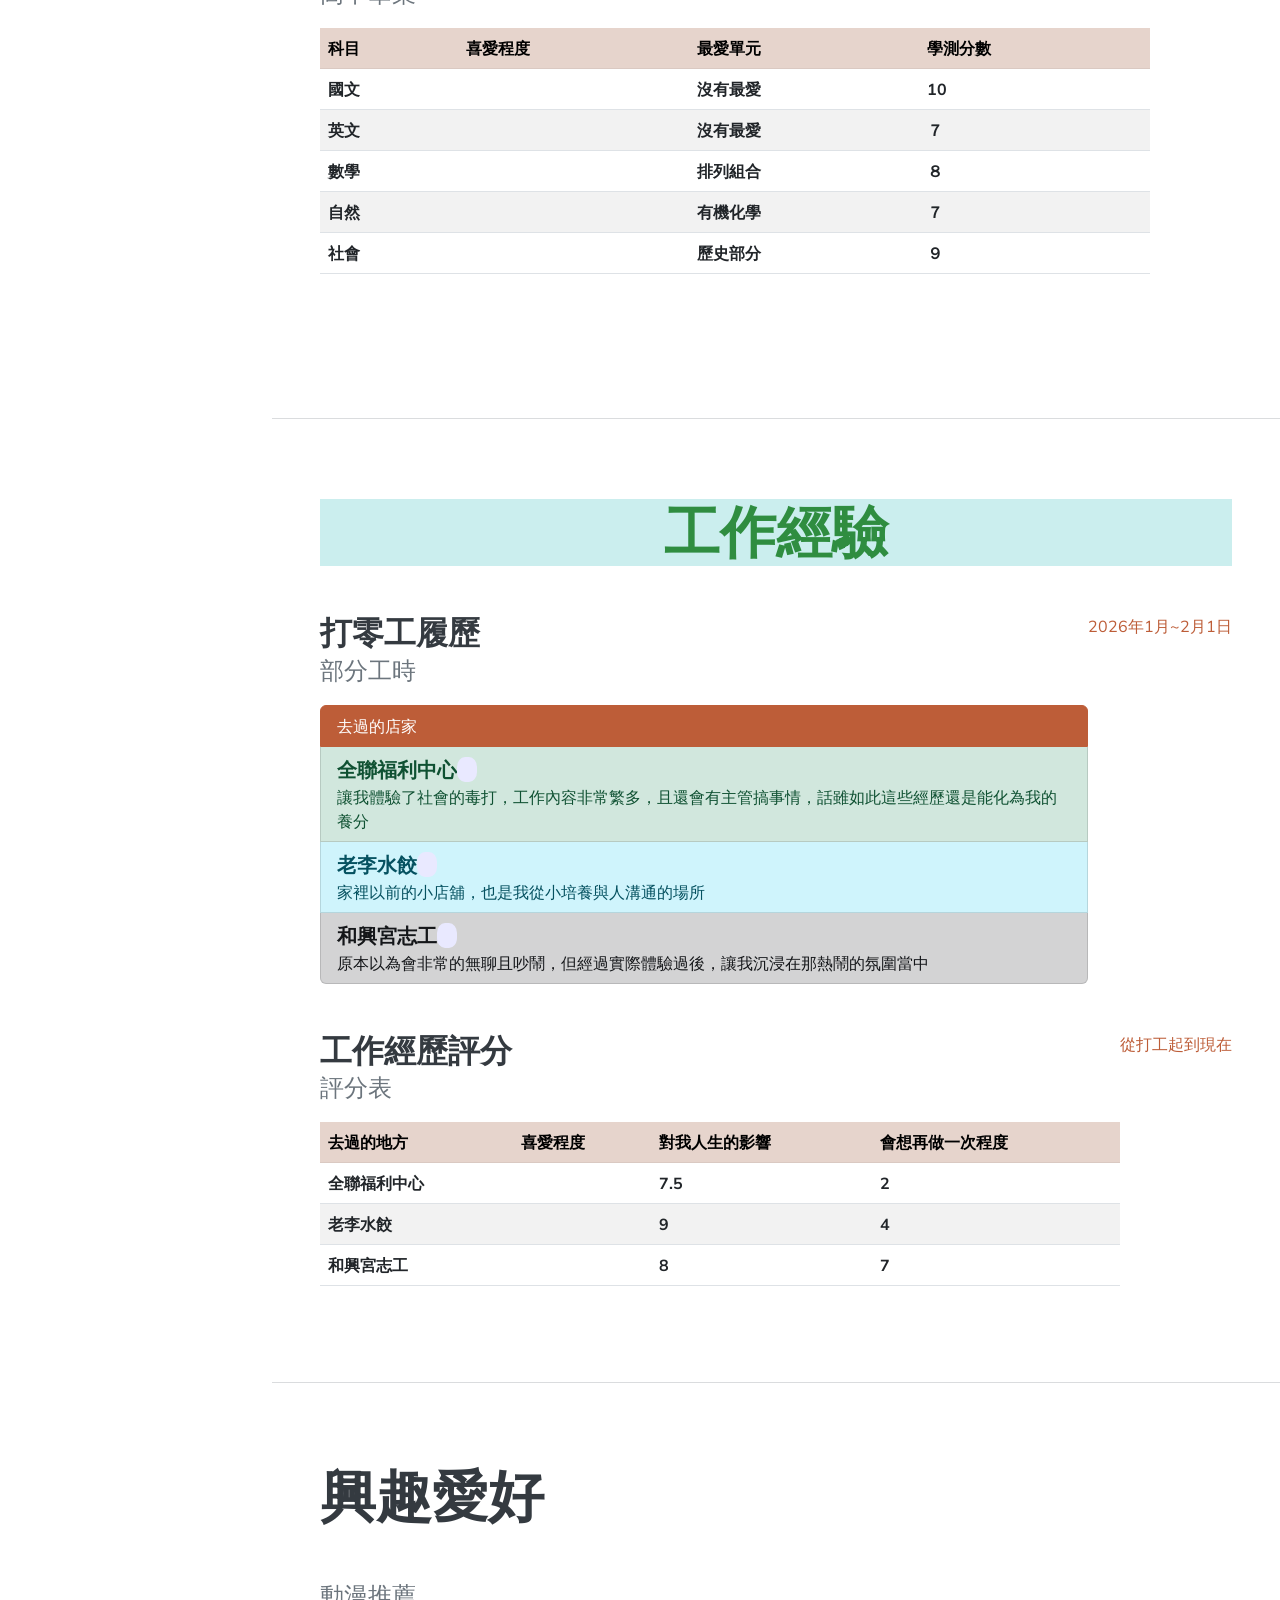
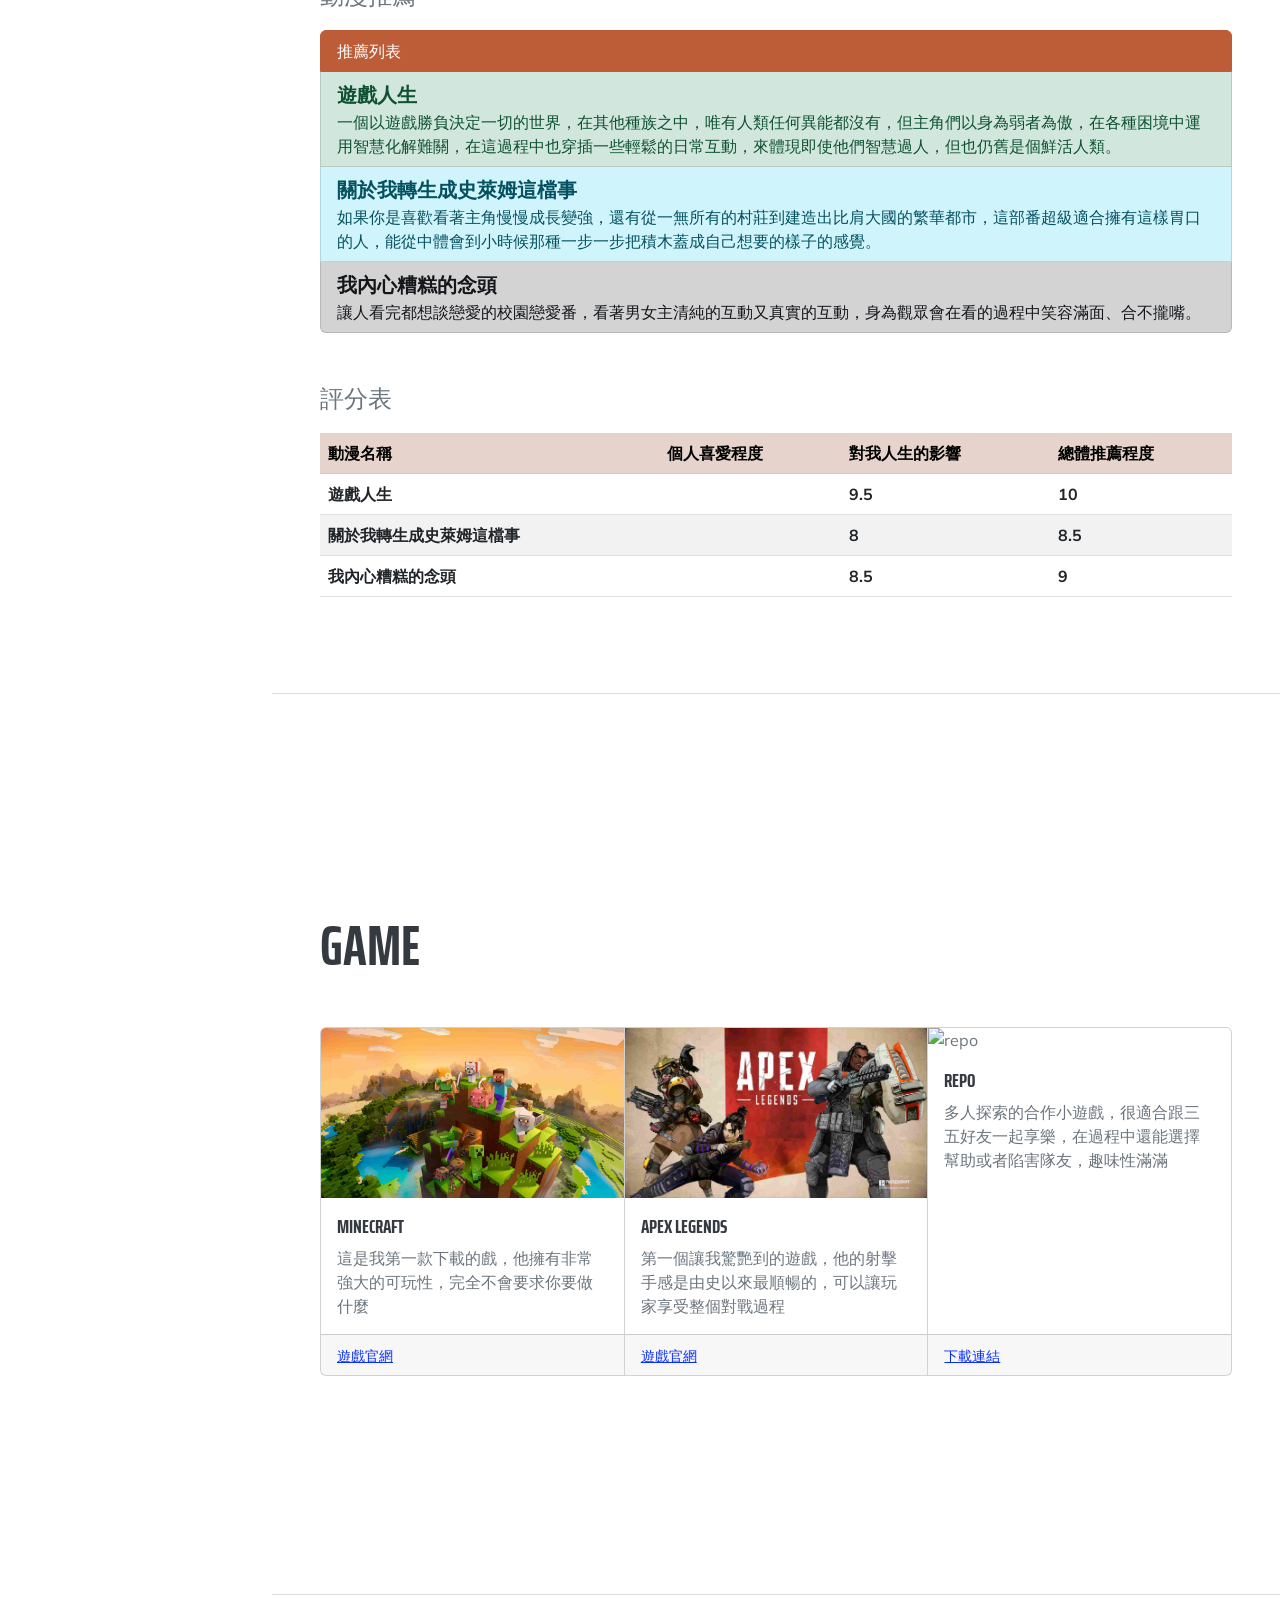
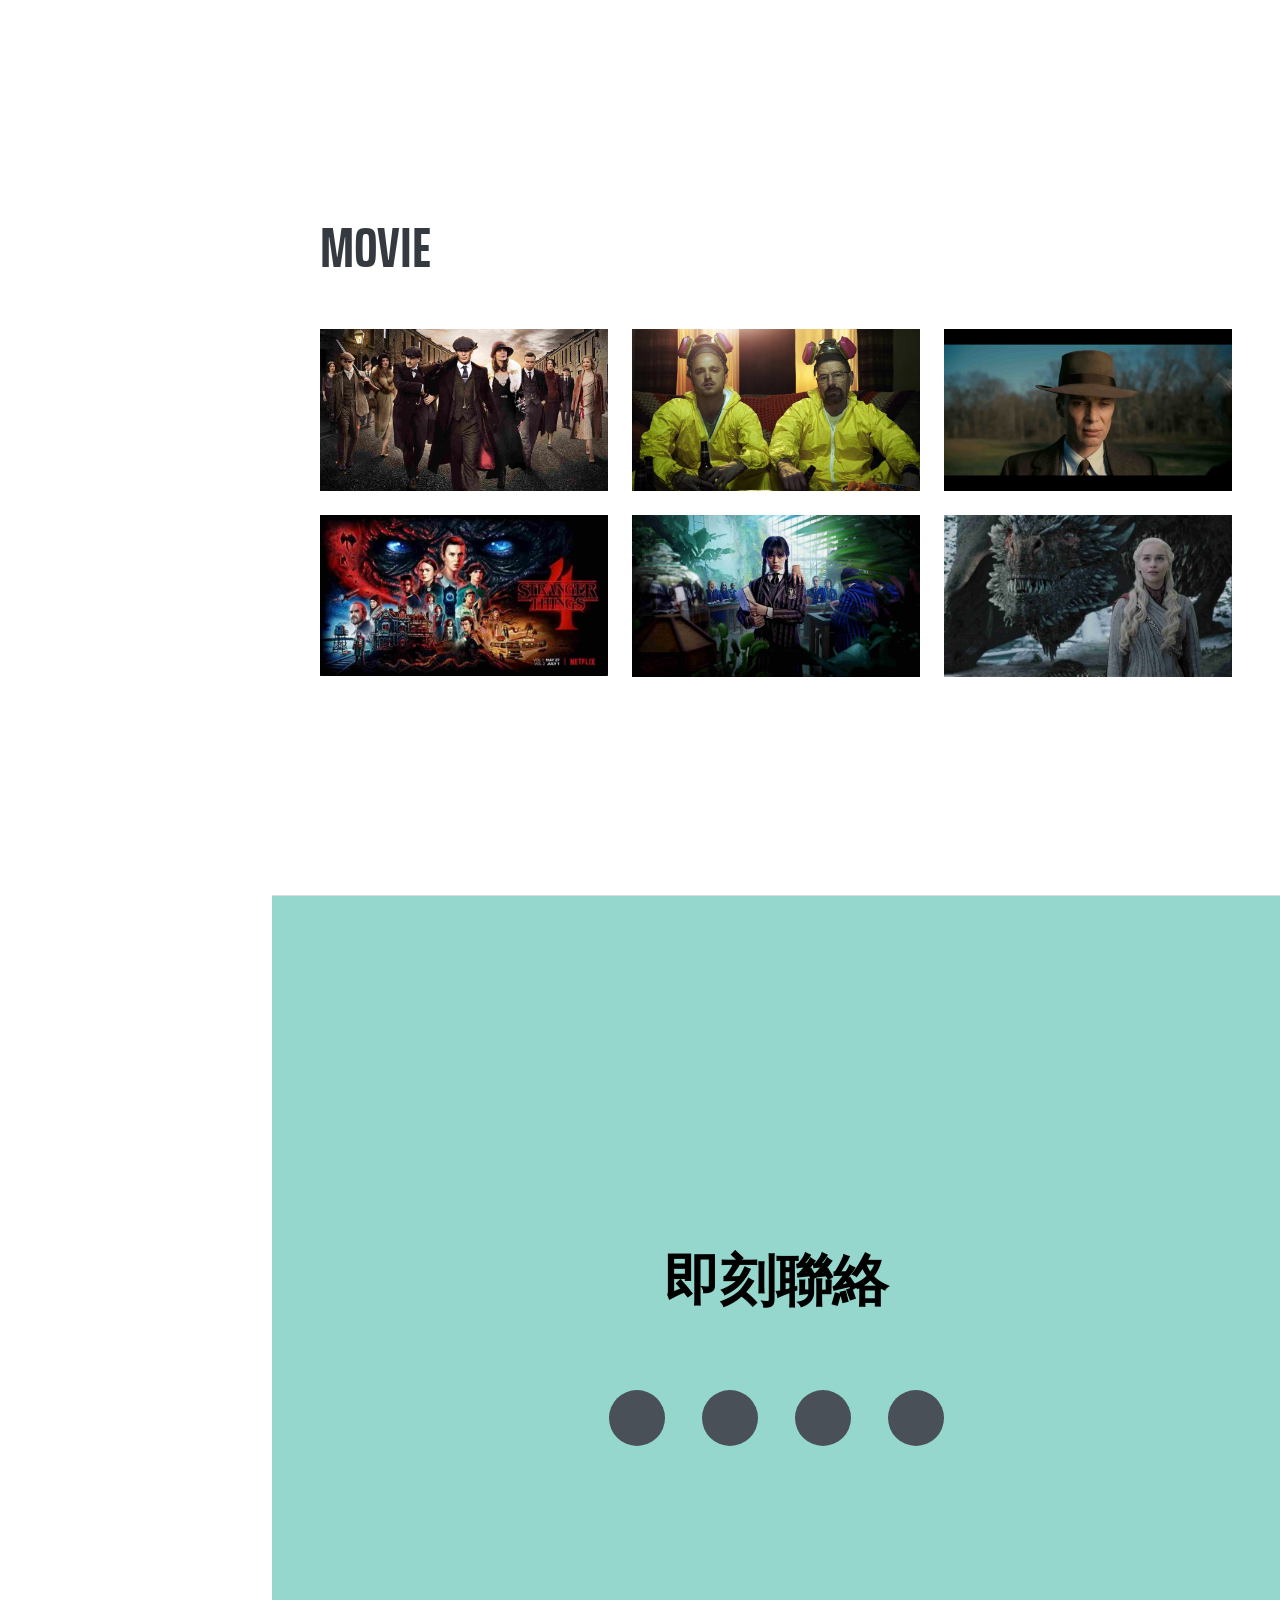
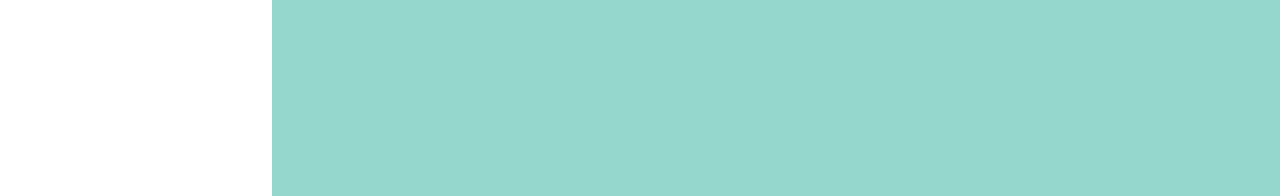
==== commit 934ef3ff: "改內文" ====
--- a/index.html
+++ b/index.html
@@ -53,7 +53,7 @@
                        世新大學現役大學生，匠心象限工作室創辦人，以職人精神引發象限級的影響力
                     </div>
                     <p class="lead mb-5 yasite01 fontfont">
-                        現役世新大學資訊傳播系的學生，一個喜愛著動漫與日本文化的人，興趣是與不同的人交流，享受著那種人與人之間的相處，也希望在這過程之中認識到更多多樣的人，目前對於未來的短期規劃是想要在Twitch經營自己的頻道，以此作為媒介與更多人交流。在未來也希望能夠出國去體驗其他國家的文化，還有體驗異國的生活，讓自己能夠有更多的經歷與體驗，來豐富自己的人生。
+                        現役世新大學資訊傳播系的學生，一個喜愛著動漫與日本文化的人，興趣是與不同的人交流，享受著那種人與人之間的相處，也希望在這過程之中認識到更多多樣的人，目前對於未來的短期規劃是想要在Twitch經營自己的頻道，以此作為媒介與更多人交流。在未來也希望能夠去體驗其他國家的文化、驗異國的生活，讓自己能夠有更多的經歷與體驗，來豐富自己的人生。
                     </p>
                     <div class="yago pt-5"><a href="#school"><i class="fa-solid fa-angles-down"></i></a></div>     
                     
--- a/css/mystyles.css
+++ b/css/mystyles.css
@@ -6,14 +6,13 @@
 }
 
 .yasite01{
-    border: 20px;
-    padding: 20px 30px;
+    border: 5px;
+    padding: 20px 20px 20px 20px;
     border-radius: 15px;
     background-color: rgba(0, 255, 191, 0.563);
     color: rgb(0, 0, 0);
-    margin: 0 auto;
+    margin:-40px auto 0 auto;
     width: 100%;
-    height: 120px;
    
 }
 
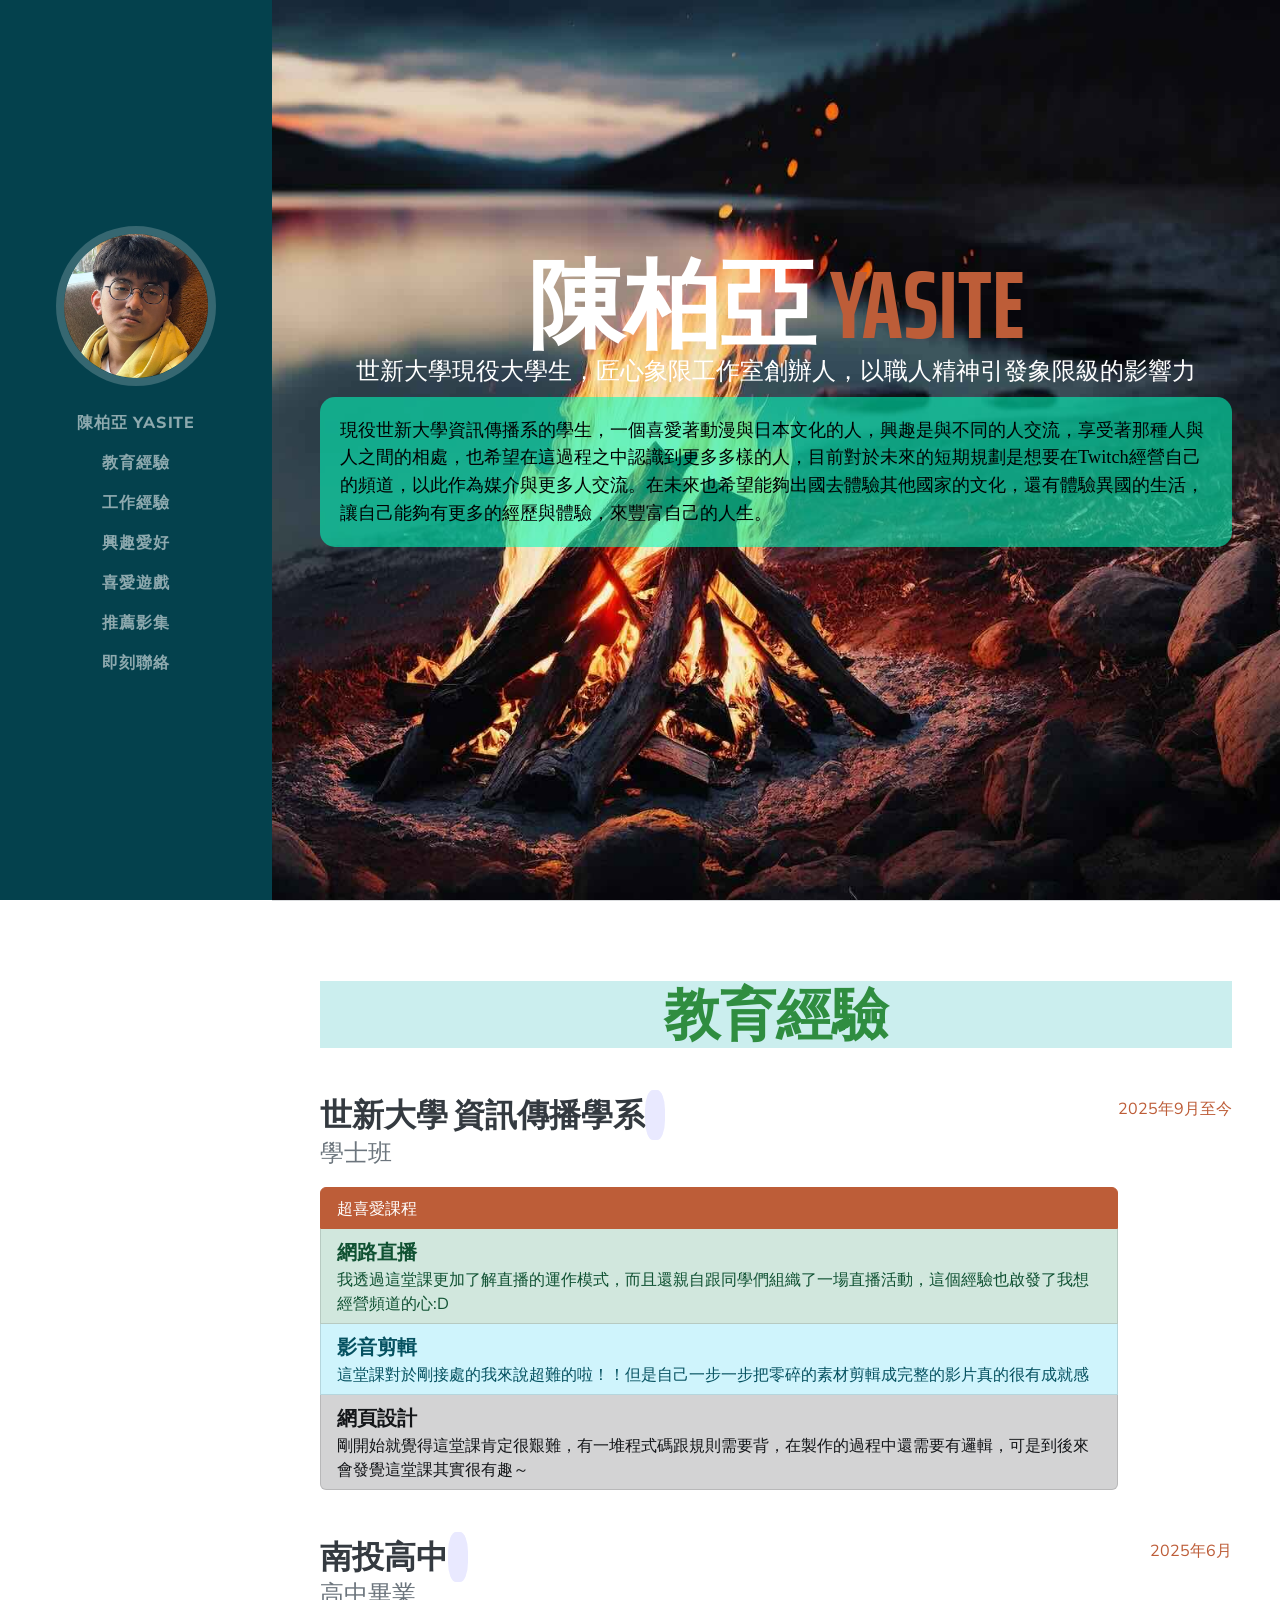
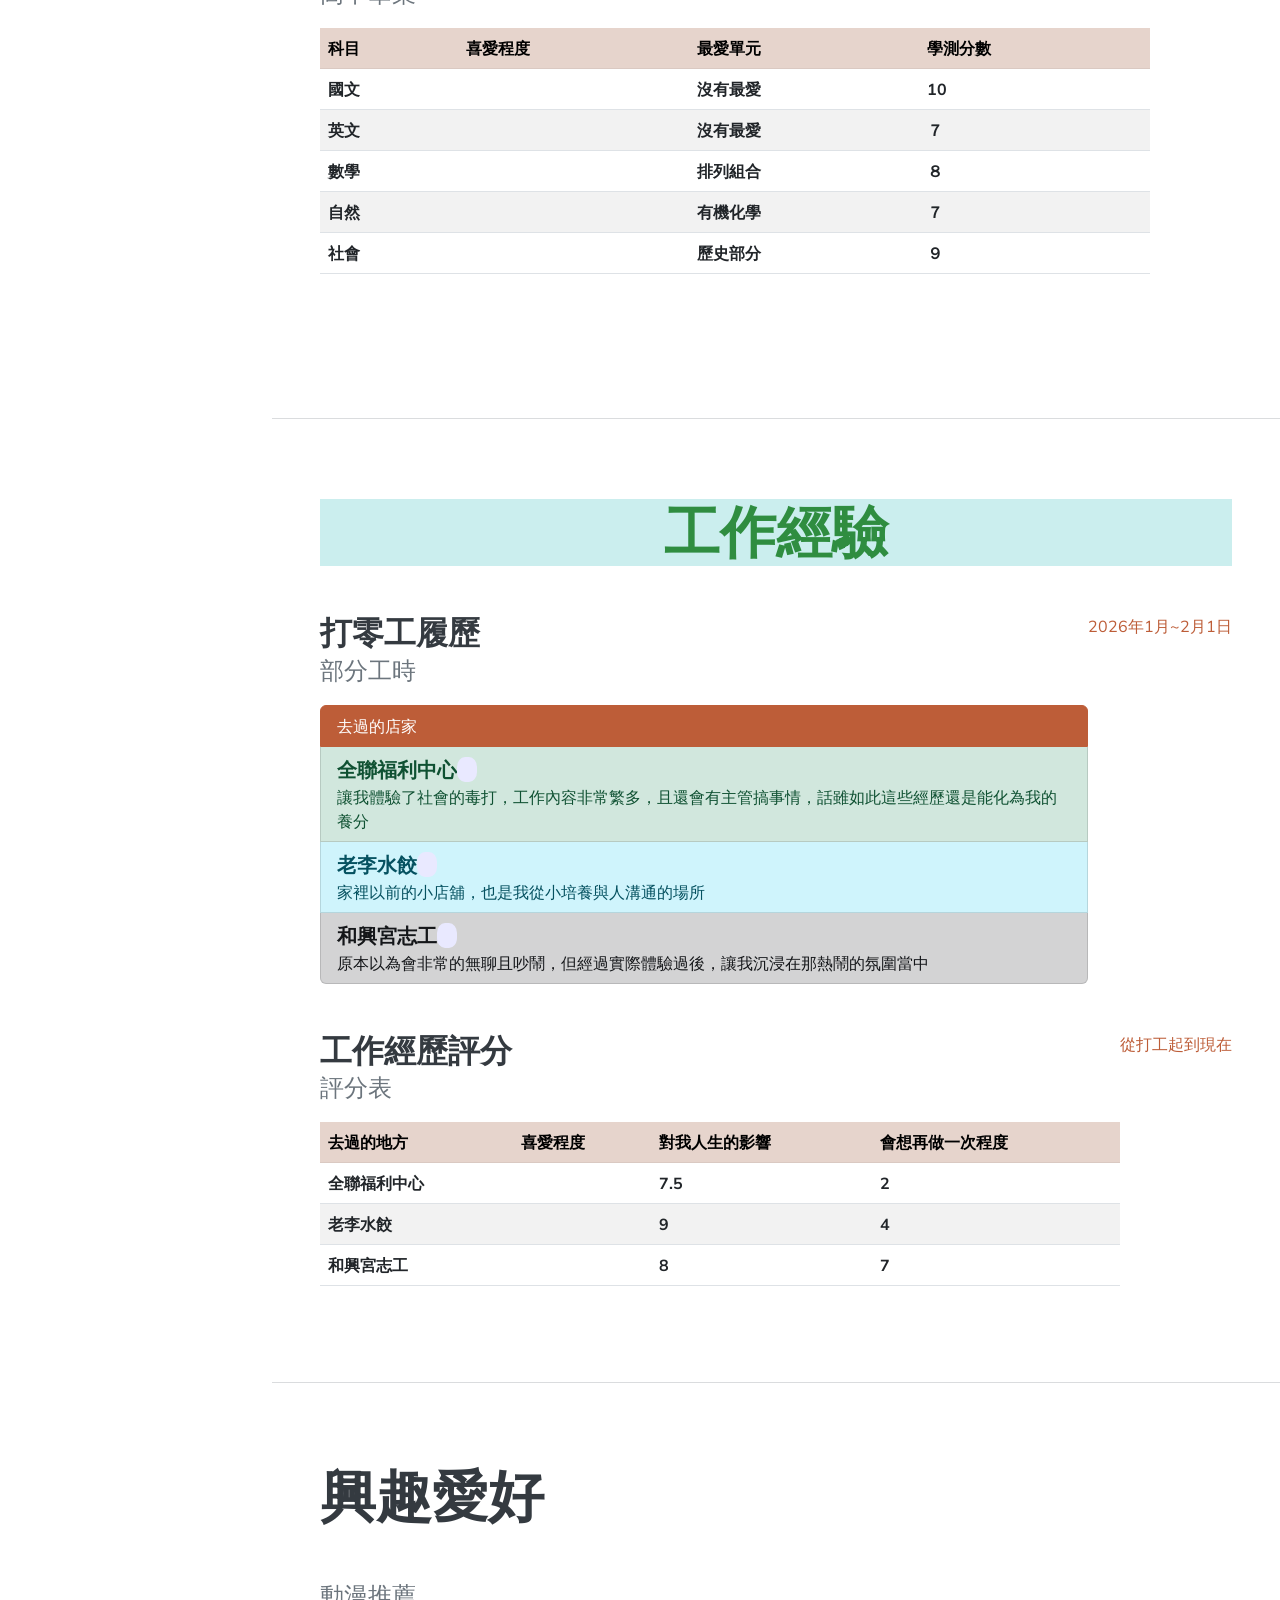
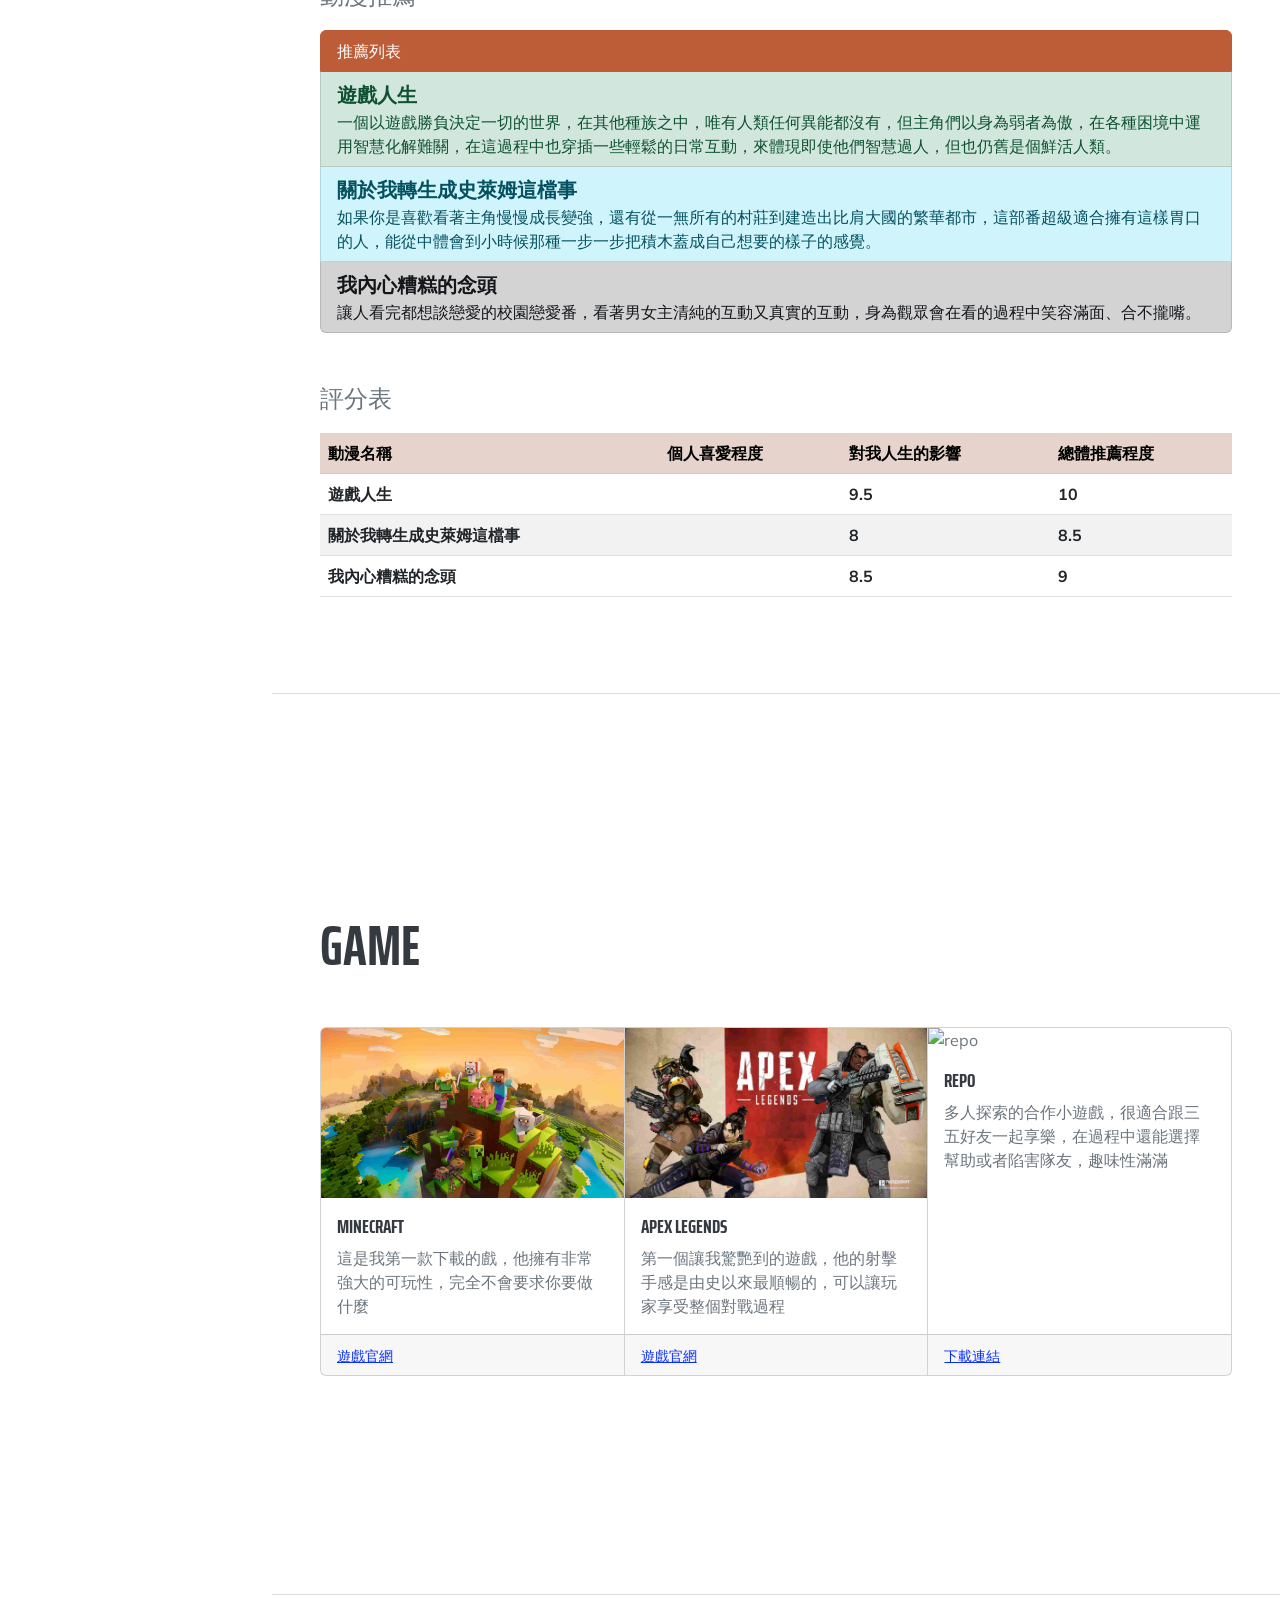
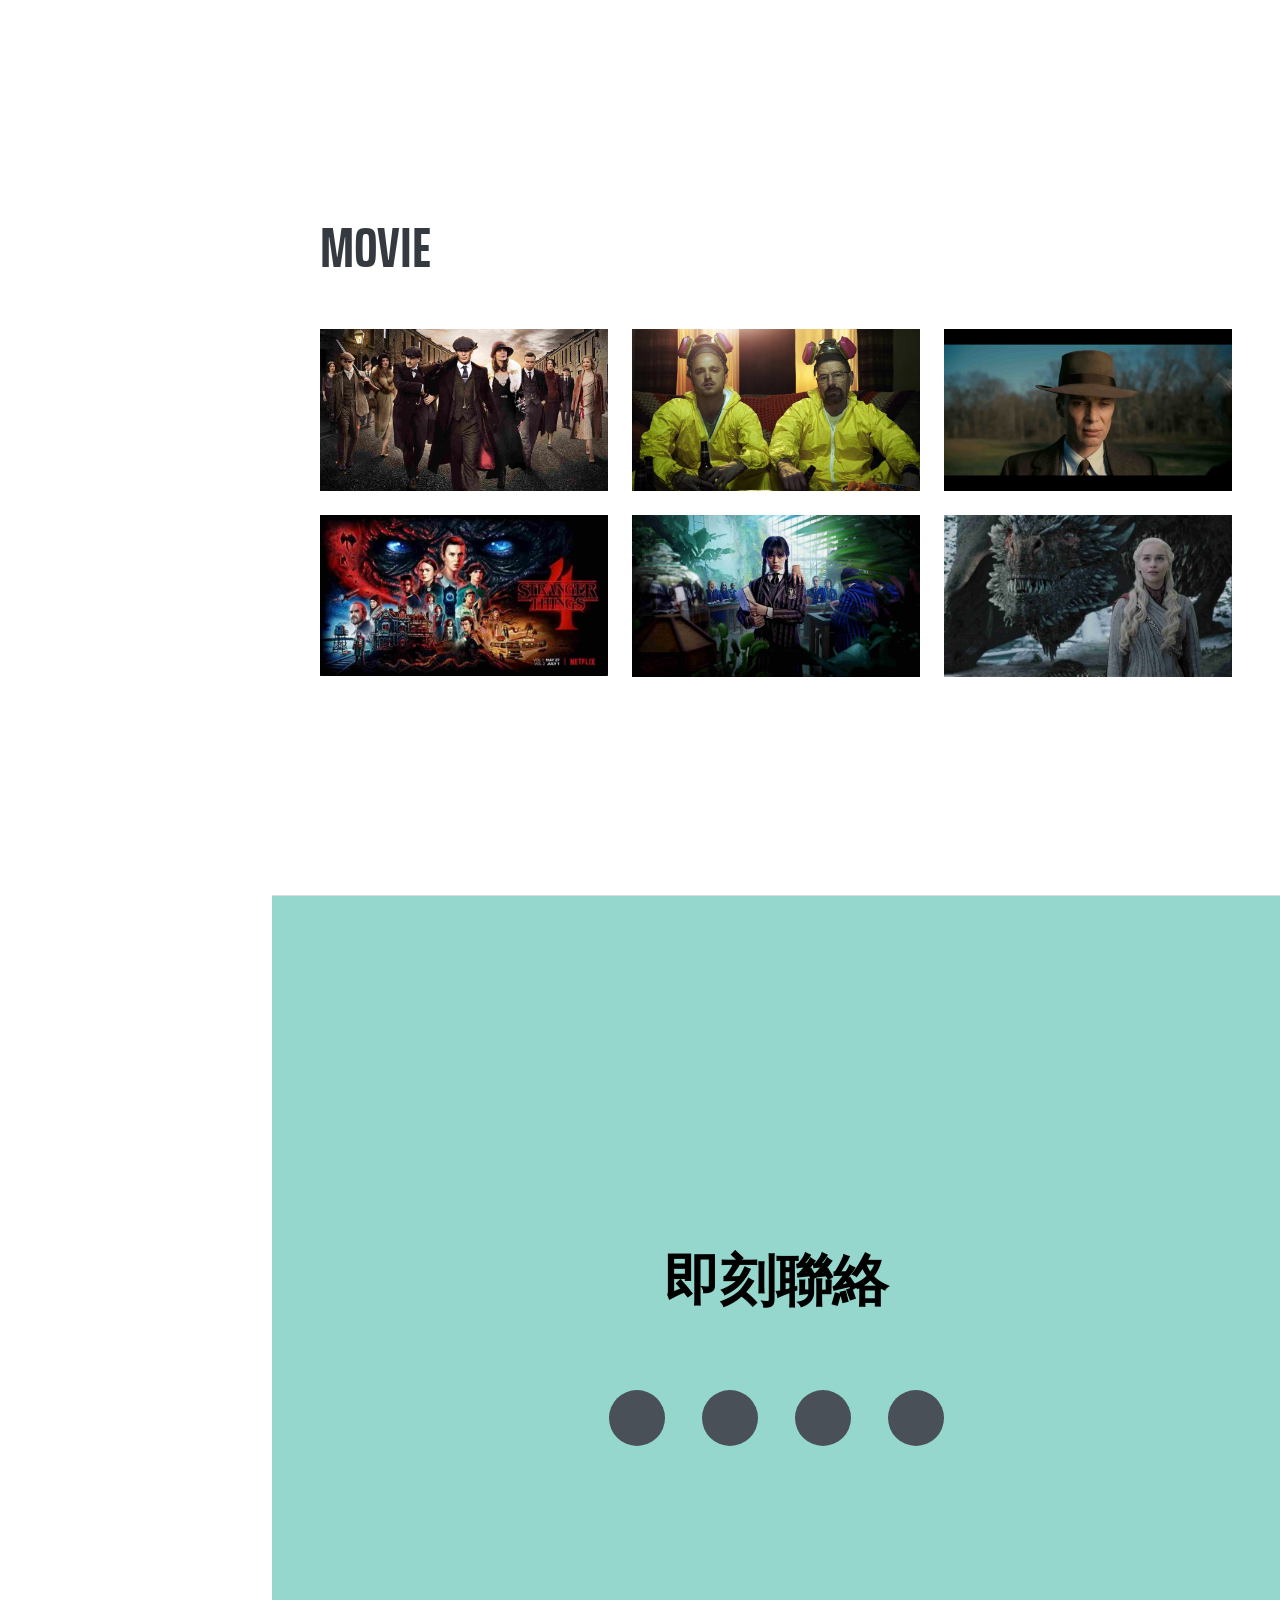
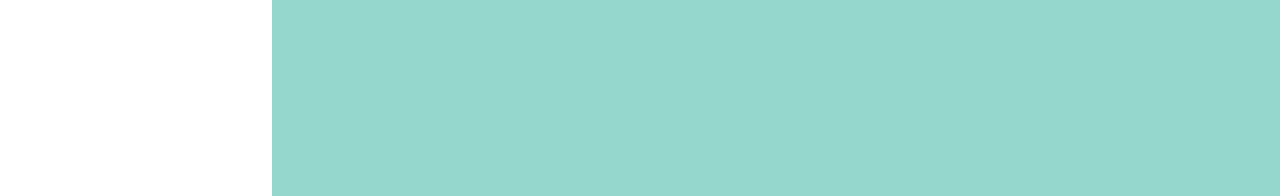
==== commit 53eb0d66: "Update index.html" ====
--- a/index.html
+++ b/index.html
@@ -53,7 +53,7 @@
                        世新大學現役大學生，匠心象限工作室創辦人，以職人精神引發象限級的影響力
                     </div>
                     <p class="lead mb-5 yasite01 fontfont">
-                        現役世新大學資訊傳播系的學生，一個喜愛著動漫與日本文化的人，興趣是與不同的人交流，享受著那種人與人之間的相處，也希望在這過程之中認識到更多多樣的人，目前對於未來的短期規劃是想要在Twitch經營自己的頻道，以此作為媒介與更多人交流。在未來也希望能夠去體驗其他國家的文化、驗異國的生活，讓自己能夠有更多的經歷與體驗，來豐富自己的人生。
+                        現役世新大學資訊傳播系的學生，一個喜愛著動漫與日本文化的人，興趣是與不同的人交流，享受著那種人與人之間的相處，也希望在這過程之中認識到更多多樣的人，目前對於未來的短期規劃是想要在Twitch經營自己的頻道，以此作為媒介與更多人交流。在未來也希望能夠出國去體驗其他國家的文化，還有體驗異國的生活，讓自己能夠有更多的經歷與體驗，來豐富自己的人生。
                     </p>
                     <div class="yago pt-5"><a href="#school"><i class="fa-solid fa-angles-down"></i></a></div>     
                     
